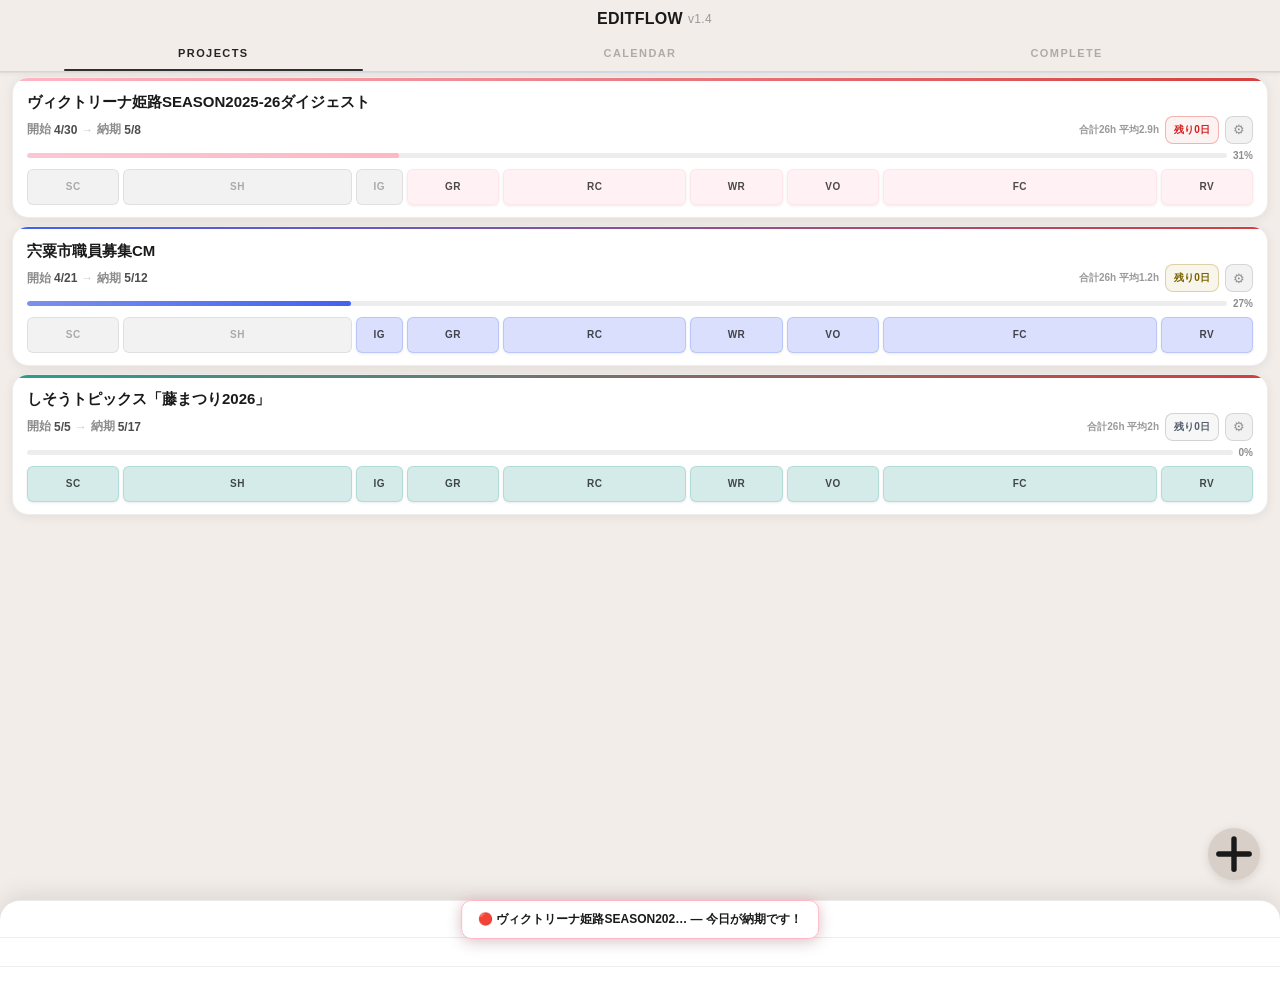
==== index.html @ fac442ff "Add files via upload" ====
<!DOCTYPE html>
<html lang="ja">
<head>
<meta charset="UTF-8">
<meta name="viewport" content="width=device-width, initial-scale=1, maximum-scale=1, viewport-fit=cover">
<meta name="apple-mobile-web-app-capable" content="yes">
<meta name="apple-mobile-web-app-status-bar-style" content="black-translucent">
<meta name="apple-mobile-web-app-title" content="EditFlow">
<meta name="theme-color" content="#06060d">
<title>EditFlow — 動画編集工程管理</title>
<link rel="icon" type="image/png" href="icon.png">
<link rel="apple-touch-icon-precomposed" sizes="180x180" href="icon.png">
<meta name="apple-mobile-web-app-title" content="EditFlow">
<style>@media (orientation:landscape){html{transform:rotate(0deg)}#app{display:flex;flex-direction:column;height:100%;overflow:hidden;}}

/* ═══════════════════════════════════════════════════════════
   EditFlow v1.4 — Design System
   Metallic dark UI inspired by industrial filmstrip aesthetic
═══════════════════════════════════════════════════════════ */

*,*::before,*::after{box-sizing:border-box;margin:0;padding:0;-webkit-tap-highlight-color:transparent}

:root{
  --bg-deepest:#f2ede8;
  --bg-deep:#ede8e2;
  --bg-base:#f8f5f2;
  --bg-elev1:#ffffff;
  --bg-elev2:#ffffff;
  --tx-hi:#1a1a1a;
  --tx:#333333;
  --tx-mid:#777777;
  --tx-low:#aaaaaa;
  --tx-faint:#cccccc;
  --red:#d42020; --red-hi:#e63030; --red-glow:rgba(200,40,40,0.25); --red-dim:#fde8e8;
  --orange:#9a7d00; --orange-hi:#c8a000; --orange-glow:rgba(160,130,0,0.2); --orange-dim:#fefae0;
  --silver:#8a94a6; --silver-hi:#6b7280; --silver-glow:rgba(100,110,130,0.15); --silver-dim:#f3f4f6;
  --accent-blue:#2a5cbd;
  --accent-blue-glow:rgba(60,110,220,0.2);
  --sep:rgba(0,0,0,0.07);
  --sep-strong:rgba(0,0,0,0.14);
  --card-bg:#ffffff;
  --card-bg-brushed:none;
  --card-border:rgba(0,0,0,0.08);
  --card-shadow:0 2px 12px rgba(0,0,0,0.07),0 1px 3px rgba(0,0,0,0.04);
  --r:16px; --r-sm:8px; --r-lg:20px; --r-xl:24px;
}

html,body{
  height:100%;margin:0;padding:0;
  background:var(--bg-deepest);
  color:var(--tx);
  font-family:-apple-system,BlinkMacSystemFont,'Helvetica Neue','Hiragino Sans','Noto Sans JP',sans-serif;
  -webkit-font-smoothing:antialiased;
  -moz-osx-font-smoothing:grayscale;
  overscroll-behavior-y:contain;
}

body{
  background:var(--bg-deepest);
  min-height:100vh;
  min-height:100dvh;
}

/* ───── App Shell ───── */
#app{display:flex;flex-direction:column;height:100%;overflow:hidden;}

/* ───── Top Bar ───── */
.topbar{position:fixed;top:0;left:0;right:0;z-index:100;background:var(--bg-deepest);border-bottom:1px solid rgba(0,0,0,0.07);box-shadow:0 1px 4px rgba(0,0,0,0.05);padding:env(safe-area-inset-top) 0 0;}
.topbar::after{
  content:'';position:absolute;left:0;right:0;bottom:-1px;height:1px;
  background:linear-gradient(90deg,transparent,rgba(180,210,255,0.32) 50%,transparent);
}
.brand{
  position:relative;
  display:flex;align-items:center;justify-content:center;
  padding:6px 16px 5px;
  min-height:36px;
}
.brand-name{position:absolute;left:50%;transform:translateX(-50%);font-size:16px;font-weight:900;letter-spacing:.3px;color:#1a1a1a;white-space:nowrap;}
.brand-name em{color:#1a1a1a;font-style:normal;font-weight:900;}
.brand-version{position:absolute;left:calc(50% + 48px);font-size:12px;color:#999;font-weight:500;letter-spacing:.3px;white-space:nowrap;}

/* ───── Tabs ───── */
.tabs{
  display:flex;
  background:var(--bg-deepest);
  border-bottom:1px solid rgba(0,0,0,0.1);
}
.tab{
  flex:1;background:none;border:none;
  padding:12px 0;
  font:700 11px/1 -apple-system,sans-serif;
  letter-spacing:1.4px;
  color:rgba(0,0,0,0.28);
  cursor:pointer;position:relative;
  text-transform:uppercase;
}
.tab.on{color:rgba(0,0,0,0.85);}
.tab.on::after{content:'';position:absolute;bottom:0;left:15%;right:15%;height:2px;border-radius:1px;background:rgba(0,0,0,0.8);}

/* ───── Main scroll area ───── */
.main{flex:1;overflow-y:auto;overflow-x:hidden;-webkit-overflow-scrolling:touch;padding-bottom:calc(80px + env(safe-area-inset-bottom));position:relative;padding-top:calc(84px + env(safe-area-inset-top));}

/* ═══════════════════════════════════════════════
   PROJECT CARD
═══════════════════════════════════════════════ */
.cards-wrap{padding:2px 12px 6px;display:flex;flex-direction:column;}
.empty-state{
  text-align:center;
  padding:60px 20px 40px;
  color:var(--tx-low);
}
.empty-state-title{font-size:14px;font-weight:600;color:var(--tx-mid);margin-bottom:6px}
.empty-state-text{font-size:12px;line-height:1.6}

.pj{
  position:relative;
  border-radius:var(--r);
  overflow:hidden;
  background:#ffffff;
  border:1px solid rgba(0,0,0,0.07);
  box-shadow:0 2px 12px rgba(0,0,0,0.07);
  margin-bottom:8px;
}

.pj-accent{
  position:absolute;top:0;left:0;right:0;height:2.5px;z-index:5;
  pointer-events:none;
}
.pj-accent.red{
  background:linear-gradient(90deg,transparent 2%,#a80c0c 15%,#ff2424 50%,#a80c0c 85%,transparent 98%);
  box-shadow:0 0 18px rgba(232,28,28,0.8),0 0 6px rgba(255,75,75,0.95);
}
.pj-accent.orange{
  background:linear-gradient(90deg,transparent 2%,#9c4800 15%,#ff8e0e 50%,#9c4800 85%,transparent 98%);
  box-shadow:0 0 16px rgba(215,130,22,0.74),0 0 5px rgba(255,162,34,0.9);
}
.pj-accent.silver{
  background:linear-gradient(90deg,transparent 2%,#3e4462 15%,#8aa6c2 50%,#3e4462 85%,transparent 98%);
  box-shadow:0 0 8px rgba(118,150,208,0.4);
}

.pj-body{padding:14px 14px 12px;}
.pj-title{font-size:15px;font-weight:700;color:#1a1a1a;margin-bottom:4px;line-height:1.3;}
.pj-row{display:flex;align-items:center;justify-content:space-between;gap:6px;margin-bottom:6px;}
.pj-dates{display:flex;align-items:center;gap:3px;flex:1;min-width:0;font-size:12px;}
.pj-dates .lbl{color:rgba(0,0,0,0.45);font-weight:600;flex-shrink:0;}
.pj-dates .val{color:rgba(0,0,0,0.7);font-weight:600;flex-shrink:0;}
.pj-dates .arrow{color:var(--tx-faint);margin:0 3px;flex-shrink:0;font-size:12px}
.pj-dates .deadline-r{color:#ff4040;text-shadow:0 0 7px rgba(255,40,40,0.5)}
.pj-dates .deadline-o{color:#ff8e0e;text-shadow:0 0 7px rgba(255,142,14,0.45)}
.pj-dates .deadline-s{color:#9aa2b2}

/* Badge & gear: identical 28px height */
.pj-badge,.pj-gear{padding:0;width:28px;height:28px;border-radius:8px;background:rgba(0,0,0,0.05);border:1.5px solid rgba(0,0,0,0.12);font-size:13px;color:rgba(0,0,0,0.4);cursor:pointer;display:flex;align-items:center;justify-content:center;flex-shrink:0;}
.pj-badge:active,.pj-gear:active{opacity:0.6;}
.pj-badge{width:54px;padding:0;font-size:10px;font-weight:700;text-align:center;flex-shrink:0;box-sizing:border-box;height:28px;line-height:26px;border-radius:8px;border:1.5px solid;letter-spacing:.2px;}
.pj-gear{padding:0;width:28px;height:28px;border-radius:8px;background:rgba(0,0,0,0.05);border:1.5px solid rgba(0,0,0,0.12);font-size:13px;color:rgba(0,0,0,0.4);cursor:pointer;display:flex;align-items:center;justify-content:center;flex-shrink:0;}
.pj-badge.red{background:rgba(212,32,32,0.06);color:#d42020;border-color:rgba(210,32,32,0.3);}
.pj-badge.orange{background:rgba(160,130,0,0.08);color:#7a6200;border-color:rgba(155,125,0,0.3);}
.pj-badge.silver{background:rgba(0,0,0,0.03);color:#555e6e;border-color:rgba(0,0,0,0.15);}
.pj-badge.done{background:rgba(22,163,74,0.06);color:#16a34a;border-color:rgba(22,163,74,0.3);}
.pj-gear{padding:0;width:28px;height:28px;border-radius:8px;background:rgba(0,0,0,0.05);border:1.5px solid rgba(0,0,0,0.12);font-size:13px;color:rgba(0,0,0,0.4);cursor:pointer;display:flex;align-items:center;justify-content:center;flex-shrink:0;}

/* Step buttons */
.pj-steps{display:flex;gap:4px;margin-top:8px;}
.pj-step{
  flex:1;min-width:0;height:36px;
  border-radius:6px;border:1px solid transparent;
  font:700 10px/1 -apple-system,sans-serif;
  letter-spacing:.5px;cursor:pointer;
  transition:opacity .15s;
  -webkit-user-select:none;user-select:none;
}
.pj-step:active{transform:scale(0.92)}
.pj-step.done{
  background:rgba(0,0,0,0.05);
  border-color:rgba(0,0,0,0.08);
  color:rgba(0,0,0,0.3);
}
.pj-step.todo{
  background:var(--step-color,rgba(100,150,255,0.18));
  border-color:var(--step-color,rgba(100,150,255,0.3));
  color:rgba(0,0,0,0.7);
  box-shadow:0 1px 3px rgba(0,0,0,0.08);
}

/* ═══════════════════════════════════════════════
   FAB
═══════════════════════════════════════════════ */
.fab{
  position:fixed;right:20px;bottom:calc(20px + env(safe-area-inset-bottom));
  width:52px;height:52px;border-radius:50%;background:#d8d0c8;
  border:none;cursor:pointer;display:flex;align-items:center;justify-content:center;
  box-shadow:0 2px 10px rgba(0,0,0,0.12);z-index:100;
}
.fab:active{transform:scale(0.92)}
.fab svg{fill:none;stroke:#1a1a1a;stroke-width:2.5;stroke-linecap:round;}

/* ═══════════════════════════════════════════════
   CALENDAR
═══════════════════════════════════════════════ */
.cal-header{display:flex;align-items:center;justify-content:space-between;padding:10px 12px 8px;background:#f8f5f2;border-bottom:1px solid rgba(0,0,0,0.07);}
.cal-header::after{display:none;}
.cal-nav{display:flex;align-items:center;gap:14px}
.cal-arrow{background:none;border:none;font-size:20px;color:rgba(0,0,0,0.45);cursor:pointer;padding:0 8px;}
.cal-arrow:active{background:rgba(120,150,210,0.12)}
.cal-title{
  font-size:15px;font-weight:700;letter-spacing:-.2px;
  color:#dce8f8;
  font-variant-numeric:tabular-nums;
  min-width:80px;text-align:center;
}
.cal-edit-toggle{display:flex;align-items:center;gap:4px;background:#fff;border:1px solid rgba(0,0,0,0.12);border-radius:20px;padding:5px 10px;font:600 11px/1 -apple-system,sans-serif;color:#555;cursor:pointer;}
.cal-edit-toggle.on{background:#f0f4ff;border-color:rgba(42,92,189,0.3);color:#2a5cbd;}
.cal-edit-toggle .ic{font-size:11px}

.cal-edit-banner{
  padding:7px 14px;
  background:rgba(232,140,32,0.1);
  border-bottom:.5px solid rgba(255,168,52,0.2);
  font-size:10px;color:#ffaa44;
  display:flex;align-items:center;gap:6px;
}
.cal-edit-banner .ic{font-size:11px}

.cal-weekdays{
  display:grid;grid-template-columns:repeat(7,1fr);
  background:#f8f5f2;border-bottom:1px solid rgba(0,0,0,0.07);
}
.dh{text-align:center;font-size:10px;font-weight:700;color:rgba(0,0,0,0.35);padding:5px 0 4px;}
.cal-outer{
  position:relative;margin:2px 8px 0;
  border-radius:var(--r);
  background:#ffffff;
  border:1px solid rgba(0,0,0,0.07);
  box-shadow:0 2px 12px rgba(0,0,0,0.07);
  overflow:hidden;
}

.cal-grid{display:grid;grid-template-columns:repeat(7,1fr);column-gap:0;row-gap:0;position:relative;z-index:2}
.cal-day{
  position:relative;display:flex;align-items:flex-start;justify-content:center;
  padding-top:5px;background:transparent;cursor:default;overflow:hidden;
  border-right:.5px solid rgba(0,0,0,0.05);border-bottom:.5px solid rgba(0,0,0,0.05);
}
.cal-day.editable{cursor:pointer}
.cal-day.editable:active{background:rgba(120,160,220,0.12)}
.cal-day-num{font-size:13px;font-weight:500;color:rgba(0,0,0,0.5);position:relative;z-index:5;line-height:1;}
.cal-day.oth .cal-day-num{color:rgba(0,0,0,0.2);}
.cal-day.tod .cal-day-num{color:#1a1a1a;font-weight:800;}
.cal-day.deadline-red .cal-day-num{color:#d42020;font-weight:700;}
.cal-day.deadline-orange .cal-day-num{color:#9a7d00;font-weight:700;}
.cal-day.deadline-silver .cal-day-num{color:#6b7280;font-weight:600;}
.cal-day.nonworking::before{content:'';position:absolute;inset:0;background:rgba(210,50,80,0.13);z-index:0;pointer-events:none;}
.cal-grid-wrap{position:relative}
.cal-bars-layer{position:absolute;top:0;left:0;right:0;bottom:0;z-index:3;overflow:hidden;pointer-events:none}


.gantt-scroll-wrap{
  overflow-x:auto;
  -webkit-overflow-scrolling:touch;
  width:100%;
}
.gantt-scroll-wrap::-webkit-scrollbar{height:3px}
.gantt-scroll-wrap::-webkit-scrollbar-track{background:rgba(255,255,255,0.04)}
.gantt-scroll-wrap::-webkit-scrollbar-thumb{background:rgba(120,160,220,0.3);border-radius:2px}
.gantt-ctrl{
  display:flex;align-items:center;justify-content:space-between;
  padding:6px 12px 4px;
}
.gantt-toggle{
  background:rgba(60,88,175,0.12);
  border:.5px solid rgba(60,88,175,0.28);
  border-radius:5px;
  padding:4px 10px;
  font:700 9px/1.3 -apple-system,sans-serif;
  color:#7088c0;
  cursor:pointer;
}
.gantt-toggle:active{opacity:0.7}
.gantt-card{
  margin:3px 8px;
  border-radius:var(--r);overflow:hidden;
  background:#ffffff;
  border:1px solid rgba(0,0,0,0.07);
  box-shadow:0 2px 12px rgba(0,0,0,0.07);
}

.gantt-body{padding:9px 12px 9px;position:relative;z-index:2}
.gantt-title{
  font:700 9px/1.4 -apple-system,sans-serif;
  color:var(--tx-low);
  text-transform:uppercase;letter-spacing:.9px;
  margin-bottom:6px;
}

/* ═══════════════════════════════════════════════
   SHEETS / MODALS (bottom sheets)
═══════════════════════════════════════════════ */
.sheet-overlay{position:fixed;inset:0;background:rgba(0,0,0,0.3);z-index:199;opacity:0;pointer-events:none;transition:opacity .2s;}
.sheet-overlay.on{opacity:1;pointer-events:auto}

.sheet{
  position:fixed;bottom:0;left:0;right:0;z-index:200;
  background:#ffffff;
  border-top:1px solid rgba(0,0,0,0.08);
  box-shadow:0 -4px 24px rgba(0,0,0,0.1);
  border-radius:20px 20px 0 0;
  max-height:92vh;display:flex;flex-direction:column;
  transform:translateY(100%);
  transition:transform .35s cubic-bezier(.32,.72,0,1);
}
.sheet.on{transform:translateY(0)}

.sheet-handle{width:36px;height:4px;border-radius:2px;background:rgba(0,0,0,0.15);margin:8px auto 0;}
.sheet-header{display:flex;align-items:center;padding:12px 14px;border-bottom:1px solid rgba(0,0,0,0.07);}
.sheet-back{background:none;border:none;color:#2a5cbd;font-size:12px;font-weight:600;cursor:pointer;padding:0;width:50px;white-space:nowrap;}
.sheet-title{font-size:14px;font-weight:700;color:#1a1a1a;text-align:center;flex:1;}
.sheet-action{
  background:none;border:none;
  color:var(--accent-blue);
  font:700 13px/1 -apple-system,sans-serif;
  cursor:pointer;padding:6px 0;
}
.sheet-action:disabled{opacity:0.4}
.sheet-action.danger{color:#e85050}
.sheet-content{flex:1;overflow-y:auto;padding:14px;-webkit-overflow-scrolling:touch;}

.sheet-section{
  margin-bottom:14px;
}
.sheet-section-label{font-size:11px;font-weight:700;color:#444;letter-spacing:.3px;margin:16px 0 6px;text-transform:none;}
.sheet-card{background:#f8f9fa;border-radius:12px;overflow:hidden;border:1px solid rgba(0,0,0,0.07);}
.sheet-subtitle{font-size:18px;font-weight:700;color:#1a1a1a;padding:12px 14px 4px;line-height:1.3;}

/* Form fields */
.form-row{
  display:flex;align-items:center;
  padding:11px 14px;gap:8px;
  border-bottom:.5px solid var(--sep);
}
.form-row:last-child{border-bottom:none}
.form-label{font-size:12px;font-weight:600;color:#555;width:56px;flex-shrink:0;}
.form-input,.form-select{flex:1;background:#f8f9fa;border:1px solid rgba(0,0,0,0.12);border-radius:8px;padding:8px 10px;font-size:13px;color:#1a1a1a;outline:none;}
.form-input::placeholder{color:rgba(72,95,165,0.42)}
.form-select{
  appearance:none;-webkit-appearance:none;
  cursor:pointer;
}
input[type="date"]{color-scheme:light}

/* Step row in editor */
.step-row{display:flex;align-items:center;gap:8px;padding:10px 12px;border-bottom:1px solid rgba(0,0,0,0.06);}
.step-row:last-child{border-bottom:none}
.step-drag{
  font-size:14px;color:rgba(72,95,165,0.4);
  flex-shrink:0;width:14px;text-align:center;
  cursor:grab;
  -webkit-user-select:none;user-select:none;
}
.step-row.dragging{opacity:0.4;background:rgba(60,90,180,0.12)}
.step-row.drag-over{border-top:2px solid rgba(120,180,255,0.6)}
.step-code{font:700 12px/1 -apple-system,sans-serif;color:#1a1a1a;min-width:24px;}
.step-names{
  flex:1;display:flex;flex-direction:column;gap:1px;
  min-width:0;
  padding-top:2px;
}
.step-jp{font-size:12px;color:#333;}
.step-en{
  font:400 9.5px/1.3 -apple-system,sans-serif;
  color:#46527a;
  white-space:nowrap;overflow:hidden;text-overflow:ellipsis;
}
.step-hours{display:flex;align-items:center;gap:2px;background:#ffffff;border:1px solid rgba(0,0,0,0.12);border-radius:6px;padding:0 5px;height:28px;flex-shrink:0;}
.step-hours input{width:24px;background:#ffffff;border:none;border-radius:4px;padding:2px 2px;font-size:13px;color:#1a1a1a;text-align:center;outline:none;}
.step-hours input::-webkit-outer-spin-button,
.step-hours input::-webkit-inner-spin-button{-webkit-appearance:none;margin:0}
.step-hours .h-suffix{font-size:12px;color:#888;background:transparent;border:none;padding:0;}
.step-delete{background:none;border:none;color:rgba(200,30,30,0.5);font-size:16px;cursor:pointer;padding:0 4px;}
.step-delete:active{background:rgba(232,90,90,0.12)}

/* Step done checkbox in settings */
.step-done-check{
  width:22px;height:22px;
  border-radius:50%;
  border:1.5px solid rgba(108,140,210,0.42);
  background:transparent;
  cursor:pointer;
  flex-shrink:0;
  display:flex;align-items:center;justify-content:center;
  transition:all .15s;
}
.step-done-check.on{
  background:linear-gradient(180deg,#22a854,#168038);
  border-color:rgba(48,180,90,0.7);
  box-shadow:0 0 6px rgba(48,180,90,0.4);
}
.step-done-check.on::after{
  content:'';
  width:8px;height:4px;
  border-left:1.5px solid #fff;
  border-bottom:1.5px solid #fff;
  transform:rotate(-45deg) translate(1px,-1px);
}

.total-row{
  display:flex;align-items:center;justify-content:space-between;
  padding:10px 14px;
  background:#eef2ff;
  border:1px solid rgba(42,92,189,0.2);
  border-radius:10px;
}
.total-row span{font-size:12px;font-weight:700;color:#2a5cbd;letter-spacing:.2px;}
.total-row .num{font-size:15px;font-weight:700;color:#2a5cbd;}

/* Preset selector */
.preset-list{display:flex;flex-direction:column;gap:6px;padding:8px 4px}
.preset-card{
  display:flex;align-items:center;gap:10px;
  padding:12px 14px;border-radius:10px;
  background:#f8f9fa;border:1px solid rgba(0,0,0,0.08);
  cursor:pointer;margin-bottom:6px;
}
.preset-card:active{transform:scale(0.98)}
.preset-card.on{
  background:#f0f4ff;border-color:rgba(42,92,189,0.35);
}
.preset-info{flex:1;min-width:0}
.preset-name{font-size:13px;font-weight:700;color:#1a1a1a;}
.preset-desc{font-size:11px;color:#777;}
.preset-meta{
  font:600 9px/1.3 -apple-system,sans-serif;
  color:var(--tx-faint);
  flex-shrink:0;
  padding-left:6px;
}
.preset-radio{width:18px;height:18px;border-radius:50%;border:2px solid rgba(0,0,0,0.2);flex-shrink:0;}
.preset-card.on .preset-radio{border-color:#2a5cbd;}
.preset-card.on .preset-radio::after{content:'';display:block;width:8px;height:8px;border-radius:50%;background:#2a5cbd;margin:3px;}

/* Action buttons */
.btn{
  display:flex;align-items:center;justify-content:center;
  border:.5px solid;border-radius:8px;
  font:700 12px/1.2 -apple-system,sans-serif;
  cursor:pointer;
  -webkit-user-select:none;user-select:none;
  transition:all .15s;
  padding:10px 14px;
  gap:5px;
  width:100%;
}
.btn:active{transform:scale(0.98)}
.btn-secondary{
  background:#f4f5f7;color:#444;
  border-color:rgba(0,0,0,0.12);
  box-shadow:0 1px 3px rgba(0,0,0,0.06);
}

.btn-primary{
  background:linear-gradient(180deg,#2a5cbd 0%,#1e4aaa 100%);
  color:#ffffff;border-color:rgba(30,74,170,0.6);
  box-shadow:0 2px 8px rgba(30,74,170,0.3);
}

.btn-danger{
  background:#fff0f0;color:#d42020;
  border-color:rgba(210,32,32,0.3);
}

.sheet-footer{padding:10px 14px calc(10px + env(safe-area-inset-bottom));border-top:1px solid rgba(0,0,0,0.07);display:flex;flex-direction:column;gap:8px;}

/* Add Step modal: choose existing or create new */
.add-mode-tabs{display:flex;background:#f0f0f0;border-radius:8px;padding:3px;margin-bottom:14px;}
.add-mode-tab{flex:1;padding:7px;background:none;border:none;font:600 12px/1 -apple-system,sans-serif;color:#aaa;cursor:pointer;border-radius:6px;transition:background .15s,color .15s;}
.add-mode-tab.on{background:#ffffff;color:#2a5cbd;font-weight:700;box-shadow:0 1px 4px rgba(0,0,0,0.1);}

.lib-step{display:flex;align-items:center;gap:10px;padding:10px 12px;border-bottom:1px solid rgba(0,0,0,0.06);cursor:pointer;}
.lib-step:last-child{border-bottom:none}
.lib-step:active{background:rgba(60,90,180,0.18)}
.lib-step .arrow{font-size:12px;color:#465878}

/* Settings list (in main settings) */
.settings-row{
  display:flex;align-items:center;justify-content:space-between;
  padding:13px 14px;
  border-bottom:.5px solid var(--sep);
  cursor:pointer;
  transition:background .15s;
}
.settings-row:last-child{border-bottom:none}
.settings-row:active{background:rgba(60,90,180,0.1)}
.settings-row-label{font-size:13px;color:#333;flex:1;}
.settings-row-value{font-size:13px;color:#777;}

/* Number stepper for max hours */
.stepper{
  display:flex;align-items:center;gap:0;
  background:rgba(80,108,188,0.1);
  border:.5px solid rgba(80,108,188,0.26);
  border-radius:7px;
  padding:0;
  height:30px;
  overflow:hidden;
}
.stepper button{
  background:none;border:none;color:#90a4d0;
  width:28px;height:28px;
  font:700 14px/1 -apple-system,sans-serif;
  cursor:pointer;
  display:flex;align-items:center;justify-content:center;
}
.stepper button:active{background:rgba(80,108,188,0.25)}
.stepper input{
  width:38px;
  background:none;border:none;outline:none;
  color:#dce8f8;
  font:700 12px/1 -apple-system,sans-serif;
  text-align:center;
  font-variant-numeric:tabular-nums;
  -moz-appearance:textfield;
}
.stepper input::-webkit-outer-spin-button,
.stepper input::-webkit-inner-spin-button{-webkit-appearance:none;margin:0}

/* Toast / alerts */
.toast{position:fixed;bottom:calc(80px + env(safe-area-inset-bottom));left:50%;transform:translateX(-50%) translateY(10px);background:rgba(0,0,0,0.75);color:#fff;padding:8px 18px;border-radius:20px;font-size:12px;font-weight:600;opacity:0;transition:opacity .2s,transform .2s;pointer-events:none;white-space:nowrap;}
.toast.on{opacity:1;transform:translateX(-50%) translateY(0);}

/* Scrollbar styling */
.main::-webkit-scrollbar,.sheet-content::-webkit-scrollbar{width:0;display:none}

/* Tap target sizing for mobile */
@media (pointer:coarse){
  .pj-step{min-width:32px;height:28px;font-size:10px}
}

/* ── COMPLETE tab & card ── */
.pj.completed{filter:grayscale(1);opacity:0.7;}
.stamp-overlay{position:absolute;inset:0;display:flex;align-items:center;justify-content:center;z-index:20;pointer-events:none;}
.stamp-svg{width:120px;height:120px;transform:scale(0) rotate(-25deg);opacity:0;transition:none;}
.stamp-svg.animate{animation:stampIn .4s cubic-bezier(.25,.46,.45,.94) forwards;}
@keyframes stampIn{
  0%{transform:scale(2.5) rotate(-25deg);opacity:0;}
  60%{transform:scale(0.9) rotate(-8deg);opacity:1;}
  80%{transform:scale(1.05) rotate(-10deg);opacity:1;}
  100%{transform:scale(1) rotate(-10deg);opacity:1;}
}
.card-exit{animation:cardExit .5s ease-in forwards;}
@keyframes cardExit{
  0%{transform:translateX(0);opacity:1;max-height:200px;}
  100%{transform:translateX(110%);opacity:0;max-height:0;margin:0;padding:0;}
}
</style>
</head>
<body>
<div id="app">
  <header class="topbar">
    <div class="brand">
      <div class="brand-name">EDIT<em>FLOW</em></div>
      <div class="brand-version">v1.4</div>
    </div>
    <nav class="tabs" role="tablist">
      <button class="tab on" data-view="projects" role="tab">PROJECTS</button>
      <button class="tab" data-view="calendar" role="tab">CALENDAR</button>
      <button class="tab" data-view="complete" role="tab">COMPLETE</button>
    </nav>
  </header>
  <main class="main" id="main"></main>
  <button class="fab" id="fab" aria-label="新規プロジェクト">
    <svg viewBox="0 0 24 24"><line x1="12" y1="5" x2="12" y2="19"/><line x1="5" y1="12" x2="19" y2="12"/></svg>
  </button>
  <div class="sheet-overlay" id="sheetOverlay"></div>
  <div class="sheet" id="sheet">
    <div class="sheet-handle"></div>
    <div class="sheet-header" id="sheetHeader"></div>
    <div class="sheet-content" id="sheetContent"></div>
    <div class="sheet-footer" id="sheetFooter"></div>
  </div>
  <div class="toast" id="toast"></div>
</div>

<script>
'use strict';

/* ═══════════════════════════════════════════════
   CONSTANTS & DEFAULTS
═══════════════════════════════════════════════ */
const STORAGE_KEY = 'editflow_state_v1_4';
const APP_VERSION = '1.4';

// Set to a YYYY-MM-DD string to force a specific "today" for demo
// Set to null to use the real current date
const TODAY_OVERRIDE = null;

const DEFAULT_STEP_CODES = ['SC', 'SH', 'IG', 'GR', 'RC', 'WR', 'VO', 'FC', 'RV'];
const DEFAULT_STEP_LIBRARY = [
  { code:'SC', jp:'構成',                   en:'Scripting',       defaultHours:2 },
  { code:'SH', jp:'撮影',                   en:'Shooting',        defaultHours:5 },
  { code:'IG', jp:'素材取り込み',           en:'Ingest',          defaultHours:1 },
  { code:'GR', jp:'カラーグレーディング',   en:'Color Grading',   defaultHours:2 },
  { code:'RC', jp:'仮編集',                 en:'Rough Cut',       defaultHours:4 },
  { code:'WR', jp:'ナレーション原稿作成',   en:'Writing',         defaultHours:2 },
  { code:'VO', jp:'ナレーション収録',       en:'VO Recording',    defaultHours:2 },
  { code:'FC', jp:'本編集',                 en:'Fine Cut',        defaultHours:6 },
  { code:'RV', jp:'修正',                   en:'Revision',        defaultHours:2 }
];

function makeStepInstance(libStep, hours, done){
  return {
    code: libStep.code,
    jp:   libStep.jp,
    en:   libStep.en,
    hours: (hours == null ? libStep.defaultHours : hours),
    done:  !!done
  };
}

const PRESET_COLORS = ['#2a9d8f','#9b5de5','#4361ee','#06d6a0','#f72585','#6b7280','#0ea5e9','#84cc16','#ec4899','#8b5cf6'];
const DEFAULT_PRESET_COLORS = {'preset_shisou':'#2a9d8f','preset_kagayaite':'#9b5de5','preset_cm':'#4361ee'};
const DEFAULT_PRESETS = [
  {
    id:'preset_shisou',
    name:'しそうトピックス',
    description:'しそうチャンネル',
    color:'#2a9d8f',
    steps: DEFAULT_STEP_LIBRARY.map(s => makeStepInstance(s))
  },
  {
    id:'preset_kagayaite',
    name:'いま、輝いてます。',
    description:'WINK姫路ケーブルテレビ',
    color:'#9b5de5',
    steps: DEFAULT_STEP_LIBRARY.map(s => makeStepInstance(s))
  },
  {
    id:'preset_cm',
    name:'CM・ショート',
    description:'',
    color:'#4361ee',
    steps: DEFAULT_STEP_LIBRARY.map(s => makeStepInstance(s))
  }
];

const DEFAULT_NON_WORKING_DATES = [];
const DEFAULT_MAX_HOURS = 8;

/* ═══════════════════════════════════════════════
   STATE
═══════════════════════════════════════════════ */
let state = loadState();

function calcProgress(p){
  const total = p.steps.reduce((s,st) => s + (st.hours||0), 0);
  const done  = p.steps.filter(st => st.done).reduce((s,st) => s + (st.hours||0), 0);
  const pct   = total > 0 ? Math.round(done / total * 100) : 0;
  let avgPerDay = null;
  if (p.startDate && p.deadline){
    const days = Math.max(1, Math.round((new Date(p.deadline) - new Date(p.startDate)) / 86400000) + 1);
    avgPerDay = Math.round(total / days * 10) / 10;
  }
  return {total, done, pct, avgPerDay};
}

function makeDemoProjects(){
  return [
    {
      id:'proj_demo_1',
      title:'ヴィクトリーナ姫路SEASON2025-26ダイジェスト',
      startDate:'2026-04-30',
      deadline:'2026-05-08',
      color:'#ffb7c5',
      presetId:null,
      steps: DEFAULT_STEP_LIBRARY.map((s,i) => makeStepInstance(s, s.defaultHours, i < 3))
    },
    {
      id:'proj_demo_2',
      title:'宍粟市職員募集CM',
      startDate:'2026-04-21',
      deadline:'2026-05-12',
      color:'#4361ee',
      presetId:'preset_cm',
      steps: DEFAULT_STEP_LIBRARY.map((s,i) => makeStepInstance(s, s.defaultHours, i < 2))
    },
    {
      id:'proj_demo_3',
      title:'しそうトピックス「藤まつり2026」',
      startDate:'2026-05-05',
      deadline:'2026-05-17',
      color:'#2a9d8f',
      presetId:'preset_shisou',
      steps: DEFAULT_STEP_LIBRARY.map(s => makeStepInstance(s, s.defaultHours, false))
    }
  ];
}

function loadState(){
  try {
    const raw = localStorage.getItem(STORAGE_KEY);
    if (raw){
      const s = JSON.parse(raw);
      if (s && s.version === APP_VERSION && s.projects && s.presets){
        s.presets.forEach(p => { if (!p.color) p.color = DEFAULT_PRESET_COLORS[p.id] || '#6b7280'; });
        s.projects.forEach(p => { if (!p.color){ const pr = s.presets.find(r=>r.id===p.presetId); p.color = pr?(pr.color||'#6b7280'):'#6b7280'; } });
        if (!s.customColors) s.customColors = [];
        return s;
      }
    }
  } catch(e){
    console.warn('Failed to load state, using defaults', e);
  }
  return {
    version: APP_VERSION,
    projects: makeDemoProjects(),
    presets: DEFAULT_PRESETS.map(p => ({...p, steps: p.steps.map(s => ({...s}))})),
    stepLibrary: DEFAULT_STEP_LIBRARY.map(s => ({...s})),
    nonWorkingDates: [...DEFAULT_NON_WORKING_DATES],
    maxHoursPerDay: DEFAULT_MAX_HOURS,
    customColors: []
  };
}

function saveState(){
  try{
    localStorage.setItem(STORAGE_KEY, JSON.stringify(state));
  } catch(e){
    console.warn('Failed to save state', e);
  }
}

function resetState(){
  localStorage.removeItem(STORAGE_KEY);
  state = loadState();
  saveState();
}

/* ═══════════════════════════════════════════════
   UI STATE
═══════════════════════════════════════════════ */
const ui = {
  view: 'projects', // 'projects' | 'calendar'
  calMonth: null,   // {y, m} — current viewed month
  calEditMode: false,
  ganttFullMode: false,
  sheetOpen: false,
  sheetStack: [], // for nested sheets
};

/* ═══════════════════════════════════════════════
   DATE UTILITIES
═══════════════════════════════════════════════ */
function getTodayDate(){
  if (TODAY_OVERRIDE){
    const [y,m,d] = TODAY_OVERRIDE.split('-').map(Number);
    return new Date(y, m-1, d);
  }
  return new Date();
}

function getTodayStr(){ return dateToStr(getTodayDate()); }

function dateToStr(d){
  const y = d.getFullYear();
  const m = String(d.getMonth()+1).padStart(2,'0');
  const day = String(d.getDate()).padStart(2,'0');
  return `${y}-${m}-${day}`;
}

function strToDate(s){
  if (!s) return null;
  const [y,m,d] = s.split('-').map(Number);
  return new Date(y, m-1, d);
}

function addDays(d, n){
  const r = new Date(d);
  r.setDate(r.getDate()+n);
  return r;
}

function daysBetween(s1, s2){
  return Math.round((strToDate(s2) - strToDate(s1)) / 86400000);
}

function fmtMd(s){
  if (!s) return '—';
  const d = strToDate(s);
  return `${d.getMonth()+1}/${d.getDate()}`;
}

function isNonWorking(dateStr){
  return state.nonWorkingDates.includes(dateStr);
}

/* ═══════════════════════════════════════════════
   SCHEDULING ALGORITHM
   — Sequentially schedules remaining work for each project
   — Most-urgent (earliest deadline) goes first
   — Skips non-working days
   — Honors maxHoursPerDay
═══════════════════════════════════════════════ */
function computeSchedule(){
  // Sort by deadline ascending, with completion check
  const projects = state.projects.map(p => ({...p, steps: p.steps.map(s => ({...s}))}));

  // Pre-compute remaining hours and total hours
  for (const p of projects){
    p.remainingHours = p.steps.filter(s => !s.done).reduce((sum,s) => sum + (Number(s.hours)||0), 0);
    p.totalHours     = p.steps.reduce((sum,s) => sum + (Number(s.hours)||0), 0);
    p.isComplete     = p.remainingHours === 0;
  }

  // Sort: incomplete first by deadline; complete last
  projects.sort((a,b) => {
    if (a.isComplete && !b.isComplete) return 1;
    if (!a.isComplete && b.isComplete) return -1;
    return strToDate(a.deadline) - strToDate(b.deadline);
  });

  // Assign urgency colors based on order (only for incomplete)
  let colorIdx = 0;
  let lastDeadline = null;
  for (const p of projects){
    if (p.isComplete){
      p.urgencyColor = 'silver';
    } else {
      // 同じ納期日は全員同じcolor（最近納期グループは全員red）
      // Advance colorIdx only when deadline changes
      if (lastDeadline !== null && p.deadline !== lastDeadline) colorIdx++;
      p.urgencyColor = colorIdx === 0 ? 'red' : (colorIdx === 1 ? 'orange' : 'silver');
      lastDeadline = p.deadline;
    }
  }

  // Schedule sequentially
  const todayStr = getTodayStr();
  let cursor = strToDate(todayStr);

  for (const p of projects){
    if (p.isComplete){
      p.computedStart = null;
      p.computedEnd   = null;
      continue;
    }

    // Start from max(cursor, today) — never schedule in the past
    let workDate = new Date(cursor);
    let hoursLeft = p.remainingHours;
    let firstWork = null;
    let lastWork  = null;
    let safetyCounter = 0;

    while (hoursLeft > 0 && safetyCounter < 365){
      const ds = dateToStr(workDate);
      if (!isNonWorking(ds)){
        const h = Math.min(hoursLeft, state.maxHoursPerDay);
        if (!firstWork) firstWork = ds;
        lastWork = ds;
        hoursLeft -= h;
      }
      workDate = addDays(workDate, 1);
      safetyCounter++;
    }

    p.computedStart = firstWork;
    p.computedEnd   = lastWork;

    // Move cursor past this project's last working day
    cursor = addDays(strToDate(lastWork), 1);
  }

  // Compute additional flags: days remaining, overdue
  for (const p of projects){
    if (p.isComplete){
      p.daysToDeadline = 0;
      p.isOverdue = false;
    } else {
      p.daysToDeadline = Math.max(0, daysBetween(todayStr, p.deadline));
      p.isOverdue = (p.computedEnd && strToDate(p.computedEnd) > strToDate(p.deadline)) ||
                    strToDate(p.deadline) < strToDate(todayStr);
    }
  }

  return projects;
}

/* ═══════════════════════════════════════════════
   CALENDAR GRID UTILITIES
═══════════════════════════════════════════════ */
function getCalendarGrid(year, month){
  // month: 0-11
  // Returns { days: [{date, day, isOtherMonth, ...}, ...x42], rows: 6 }
  const firstOfMonth = new Date(year, month, 1);
  const startDate = addDays(firstOfMonth, -firstOfMonth.getDay()); // Go back to Sunday
  const days = [];
  const todayStr = getTodayStr();
  for (let i=0; i<42; i++){
    const d = addDays(startDate, i);
    const ds = dateToStr(d);
    days.push({
      date: ds,
      day: d.getDate(),
      dayOfWeek: d.getDay(),
      isOtherMonth: d.getMonth() !== month,
      isToday: ds === todayStr,
      isNonWorking: isNonWorking(ds)
    });
  }
  return { days, rows: 6 };
}

/* Generate SVG bar segments for projects in current month */
function colorForUrgency(urg, isNW){
  const t = {
    red:    { lt:'rgba(215,52,52,0.92)',  dk:'rgba(118,12,12,0.92)' },
    orange: { lt:'rgba(212,102,16,0.92)', dk:'rgba(98,42,4,0.92)' },
    silver: { lt:'rgba(155,158,165,0.92)',dk:'rgba(62,64,72,0.92)' }
  };
  return isNW ? t[urg].dk : t[urg].lt;
}

function renderProjects(){
  const projects = computeSchedule().filter(p => !p.completedAt);
  const main = document.getElementById('main');

  if (projects.length === 0){
    main.innerHTML = `<div class="empty-state">
      <div class="empty-state-title">プロジェクトがありません</div>
      <div class="empty-state-text">右下の「＋」ボタンから<br>新規プロジェクトを作成してください</div>
    </div>`;
    return;
  }

  const html = `<div class="cards-wrap">${projects.map(renderProjectCard).join('')}</div>`;
  main.innerHTML = html;
}

function renderProjectCard(p){
  const c = p.urgencyColor;
  const totalHours = p.totalHours || 0;

  const stepsHtml = p.steps.map(s => {
    const flex = Math.max(1, Number(s.hours)||1);
    const cls  = s.done ? 'done' : 'todo';
    return `<button class="pj-step ${cls}" style="flex:${flex}" data-act="toggleStep" data-pid="${p.id}" data-code="${escapeAttr(s.code)}" title="${escapeAttr(s.jp)} ${s.hours}h">${escapeHtml(s.code)}</button>`;
  }).join('');

  const badgeText = p.isComplete ? '完了' : `残り${p.daysToDeadline}日`;
  const badgeClass = p.isComplete ? 'done' : c;
  const deadlineCls = p.isComplete ? '' : `deadline-${c}`;
  const {total: _cTotal, pct: _cPct, avgPerDay: _cAvg} = calcProgress(p);
  const progressStr = `${_cTotal}h・${_cPct}%`;

  const accentCol = p.color || '#6b7280';
  const _days = p.daysToDeadline != null ? p.daysToDeadline : 999;
  const _endCol = _days <= 3 ? 'rgba(210,52,52,0.95)' : _days <= 7 ? 'rgba(154,125,0,0.95)' : accentCol;
  const accentStyle = `background:linear-gradient(90deg,${accentCol} 0%,${_endCol} 100%);box-shadow:none`;
  return `<div class="pj" data-pid="${p.id}">
    <div class="pj-accent" style="${accentStyle}"></div>
    <div class="pj-body">
      <div class="pj-title">${escapeHtml(p.title)}</div>
      <div class="pj-row" style="gap:6px">
        <div class="pj-dates" style="gap:3px">
          <span class="lbl">開始</span><span class="val">${fmtMd(p.startDate)}</span>
          <span class="arrow" style="margin:0 1px">→</span>
          <span class="lbl">納期</span><span class="val ${deadlineCls}">${fmtMd(p.deadline)}</span>
        </div>
        <div style="font-size:10px;font-weight:600;color:rgba(0,0,0,0.4);white-space:nowrap;text-align:right;flex-shrink:0">合計${_cTotal}h${_cAvg!=null?`  平均${_cAvg}h`:''}</div>
        ${p.isComplete && !p.completedAt
    ? `<button class="pj-badge done" data-act="completeProject" data-pid="${p.id}" style="cursor:pointer">完了</button>`
    : p.completedAt
    ? `<div class="pj-badge done" style="cursor:default">納品済</div>`
    : `<div class="pj-badge ${badgeClass}">${badgeText}</div>`}
        <button class="pj-gear" data-act="openSettings" data-pid="${p.id}" aria-label="工程設定">⚙</button>
      </div>
      <div style="display:flex;align-items:center;gap:6px;margin:4px 0 2px">
        <div style="flex:1;height:5px;border-radius:3px;background:rgba(0,0,0,0.07);overflow:hidden">
          <div style="height:100%;width:${_cPct}%;border-radius:3px;background:linear-gradient(90deg,${accentCol}aa,${accentCol});transition:width .3s"></div>
        </div>
        <span style="font-size:10px;font-weight:700;color:rgba(0,0,0,0.45);white-space:nowrap;flex-shrink:0">${_cPct}%</span>
      </div>
      <div class="pj-steps" style="--step-color:${accentCol}33">${stepsHtml}</div>
    </div>
  </div>`;
}

/* ═══════════════════════════════════════════════
   VIEW: CALENDAR
═══════════════════════════════════════════════ */
function renderComplete(){
  const main = document.getElementById('main');
  const completed = state.projects.filter(p => p.completedAt);
  if (completed.length === 0){
    main.innerHTML = `<div class="empty-state">
      <div class="empty-state-title">完了したプロジェクトはありません</div>
      <div class="empty-state-text">完了したプロジェクトがここに表示されます</div>
    </div>`;
    return;
  }
  const cs = computeSchedule();
  main.innerHTML = `<div class="cards-wrap">${completed.map(p => {
    const cp = cs.find(q=>q.id===p.id)||{...p,urgencyColor:'silver',daysToDeadline:0,isComplete:true,totalHours:p.steps.reduce((s,st)=>s+(st.hours||0),0),remainingHours:0};
    return renderProjectCard(cp);
  }).join('')}</div>`;
  // Apply completed styling
  main.querySelectorAll('.pj').forEach(el => {
    el.classList.add('completed');
    // Disable step buttons
    el.querySelectorAll('.pj-step').forEach(btn => {
      btn.disabled = true;
      btn.style.pointerEvents = 'none';
    });
    // Add background stamp
    const stampBg = document.createElement('div');
    stampBg.style.cssText = 'position:absolute;inset:0;display:flex;align-items:center;justify-content:center;pointer-events:none;z-index:0;opacity:0.08;';
    stampBg.innerHTML = '<svg viewBox="0 0 120 120" width="110" height="110"><circle cx="60" cy="60" r="54" fill="none" stroke="#cc0000" stroke-width="6" stroke-dasharray="4,3"/><circle cx="60" cy="60" r="46" fill="none" stroke="#cc0000" stroke-width="3"/><text x="60" y="52" text-anchor="middle" font-family="-apple-system,sans-serif" font-size="11" font-weight="700" fill="#cc0000" letter-spacing="2">DELIVERED</text><text x="60" y="75" text-anchor="middle" font-family="-apple-system,sans-serif" font-size="26" font-weight="900" fill="#cc0000">納品</text></svg>';
    el.style.position = 'relative';
    el.insertBefore(stampBg, el.firstChild);
  });
}

function renderCalendar(){
  const projects = computeSchedule();
  const main = document.getElementById('main');

  if (!ui.calMonth){
    const t = getTodayDate();
    ui.calMonth = { y:t.getFullYear(), m:t.getMonth() };
  }
  const {y, m} = ui.calMonth;
  const grid = getCalendarGrid(y, m);

  const BAR_H   = 14;
  const GLOSS_H = 5;
  const R       = 5;
  const GAP     = 4;
  const SLOT_H  = BAR_H + GAP;
  const BOT_PAD = 3;
  const TOP_PAD = 22; // date number area height

  const dlMap = new Map();
  for (const p of projects) if (!p.isComplete) dlMap.set(p.deadline, p.urgencyColor);

  // Active projects sorted by deadline ascending (nearest=index0)
  // Include completed projects in calendar (shown in monochrome)
  const activeForBars = projects
    .filter(p => p.startDate && p.deadline)
    .sort((a,b) => {
      // Non-completed first, then completed
      if (!a.completedAt && b.completedAt) return -1;
      if (a.completedAt && !b.completedAt) return 1;
      return strToDate(a.deadline) - strToDate(b.deadline);
    });

  function hexRgb(hex){
    const h=(hex||'#6b7280').replace('#','');
    return [parseInt(h.slice(0,2),16)||107, parseInt(h.slice(2,4),16)||114, parseInt(h.slice(4,6),16)||128];
  }

  function dlUrgency(sortedIdx){
    if (sortedIdx===0) return {border:'rgba(210,52,52,0.9)',text:'rgba(180,20,20,1)',bg:'rgba(255,230,230,0.9)'};
    if (sortedIdx===1) return {border:'rgba(190,96,0,0.9)',text:'rgba(160,72,0,1)',bg:'rgba(255,243,220,0.9)'};
    return null;
  }

  function makeBarDiv(x1pct, wpct, barY, r,g,b, tl,tr,br,bl, opacity){
    const fill = `rgba(${r},${g},${b},${opacity||0.75})`;
    const brad = `${tl}px ${tr}px ${br}px ${bl}px`;
    const bar   = `<div style="position:absolute;top:${barY}px;left:${x1pct.toFixed(3)}%;width:${wpct.toFixed(3)}%;height:${BAR_H}px;background:${fill};border-radius:${brad};box-sizing:border-box"></div>`;
    const gloss = `<div style="position:absolute;top:${barY}px;left:${x1pct.toFixed(3)}%;width:${wpct.toFixed(3)}%;height:${GLOSS_H}px;background:linear-gradient(180deg,rgba(255,255,255,0.25),rgba(255,255,255,0));border-radius:${tl}px ${tr}px 0 0;pointer-events:none"></div>`;
    return bar + gloss;
  }

  // ── 各行のスロット割り当てを事前計算 ──
  // rowSlotMap[row][barIndex] = slotNumber
  const rowSlotMap = [];
  const rowMaxSlots = [];

  for (let row = 0; row < 6; row++){
    const rowDays  = grid.days.slice(row*7, row*7+7);
    const rowStart = strToDate(rowDays[0].date);
    const rowEnd   = strToDate(rowDays[6].date);

    // この行に表示されるバーと列範囲を収集
    const rowBars = [];
    activeForBars.forEach((p, gi) => {
      const ps = strToDate(p.startDate);
      const pe = strToDate(p.deadline);
      if (pe < rowStart || ps > rowEnd) return;
      const isProjStart = ps >= rowStart && ps <= rowEnd;
      const isProjEnd   = pe >= rowStart && pe <= rowEnd;
      const colStart = isProjStart ? rowDays.findIndex(d => d.date === p.startDate) : 0;
      const colEnd   = isProjEnd   ? rowDays.findIndex(d => d.date === p.deadline)  : 6;
      rowBars.push({gi, p, colStart, colEnd});
    });

    // 納期が遠い順（降順）にソート → 下スロットから割り当て
    rowBars.sort((a,b) => strToDate(b.p.deadline) - strToDate(a.p.deadline));

    // 区間スケジューリング: 重ならないバーは同じスロット
    const slots = []; // slots[k] = [{colStart,colEnd}]
    const assignment = new Map(); // gi → slotNumber
    for (const {gi, colStart, colEnd} of rowBars){
      let placed = false;
      for (let k = 0; k < slots.length; k++){
        const overlaps = slots[k].some(s => !(colEnd < s.colStart || colStart > s.colEnd));
        if (!overlaps){
          slots[k].push({colStart, colEnd});
          assignment.set(gi, k);
          placed = true;
          break;
        }
      }
      if (!placed){
        slots.push([{colStart, colEnd}]);
        assignment.set(gi, slots.length - 1);
      }
    }

    rowSlotMap.push(assignment);
    rowMaxSlots.push(Math.max(1, slots.length));
  }

  const maxSlots = Math.max(1, ...rowMaxSlots);
  const cellH = TOP_PAD + maxSlots * SLOT_H + BOT_PAD;

  let overlayBars = '';

  activeForBars.forEach((p, gi) => {
    const ps = strToDate(p.startDate);
    const pe = strToDate(p.deadline);
    const calStart = strToDate(grid.days[0].date);
    const calEnd   = strToDate(grid.days[41].date);
    if (pe < calStart || ps > calEnd) return;

    // Completed projects: monochrome gray
    const [r,g,b] = p.completedAt
      ? [130, 130, 130]
      : hexRgb(p.color || '#6b7280');
    const barOpacity = p.completedAt ? 0.4 : 0.75;
    const urg = p.completedAt ? null : dlUrgency(gi);
    const dlBorderCol = urg ? urg.border : `rgba(${r},${g},${b},0.85)`;
    const dlTextCol   = urg ? urg.text   : `rgba(${Math.round(r*0.55)},${Math.round(g*0.55)},${Math.round(b*0.55)},1)`;
    const dlBgCol     = urg ? urg.bg     : `rgba(${Math.round(r*0.85)},${Math.round(g*0.85)},${Math.round(b*0.85)},0.22)`;

    let titleDone = false;

    for (let row = 0; row < 6; row++){
      const rowDays  = grid.days.slice(row*7, row*7+7);
      const rowStart = strToDate(rowDays[0].date);
      const rowEnd   = strToDate(rowDays[6].date);
      if (pe < rowStart || ps > rowEnd) continue;

      const isProjStart = ps >= rowStart && ps <= rowEnd;
      const isProjEnd   = pe >= rowStart && pe <= rowEnd;
      const sCol = isProjStart ? rowDays.findIndex(d => d.date === p.startDate) : 0;
      const eCol = isProjEnd   ? rowDays.findIndex(d => d.date === p.deadline)  : 6;

      // スロット番号 → Y座標（slot0=最下段, slot高=上）
      const rowSlot = rowSlotMap[row].get(gi) ?? 0;
      const barY = row * cellH + cellH - BOT_PAD - BAR_H - rowSlot * SLOT_H;

      // 納期セル左端（タイトルclip用）
      const dlX = eCol / 7 * 100;

      if (isProjEnd){
        const dlW = 1 / 7 * 100;
        const bx1 = (isProjStart ? sCol : 0) / 7 * 100;
        const bx2 = dlX;

        // 本体バー
        if (bx2 > bx1){
          const tl = isProjStart ? R : 0;
          overlayBars += makeBarDiv(bx1, bx2-bx1, barY, r,g,b, tl,0,0,tl, barOpacity);
        }
        // 納期セル
        const dlTl = (isProjStart && sCol===eCol) ? R : 0;
        overlayBars += `<div style="position:absolute;top:${barY}px;left:${dlX.toFixed(3)}%;width:${dlW.toFixed(3)}%;height:${BAR_H}px;background:${dlBgCol};border-radius:${dlTl}px ${R}px ${R}px ${dlTl}px;border:2px solid ${dlBorderCol};box-sizing:border-box;display:flex;align-items:center;justify-content:center;z-index:10"><span style="font-size:9px;font-weight:800;color:${dlTextCol};line-height:1;text-shadow:none">納期</span></div>`;

      } else {
        const bx1 = (isProjStart ? sCol : 0) / 7 * 100;
        const bx2 = (eCol+1) / 7 * 100;
        const tl  = isProjStart ? R : 0;
        overlayBars += makeBarDiv(bx1, bx2-bx1, barY, r,g,b, tl,0,0,tl, barOpacity);
      }

      // タイトル非表示
    }
  });

  const wkHtml = ['日','月','火','水','木','金','土'].map(w=>`<div class="dh">${w}</div>`).join('');
  const dayCellsHtml = grid.days.map(d => {
    const cls = ['cal-day'];
    if (d.isOtherMonth) cls.push('oth');
    if (d.isToday)      cls.push('tod');
    if (d.isNonWorking) cls.push('nonworking');
    if (ui.calEditMode) cls.push('editable');
    const dlColor = dlMap.get(d.date);
    if (dlColor) cls.push('deadline-'+dlColor);
    const act = ui.calEditMode ? 'data-act="toggleNonWorking"' : '';
    return `<div class="${cls.join(' ')}" data-date="${d.date}" ${act} style="height:${cellH}px"><span class="cal-day-num">${d.day}</span></div>`;
  }).join('');

  const editToggleHtml = `<button class="cal-edit-toggle ${ui.calEditMode?'on':''}" data-act="toggleCalEditMode"><span>${ui.calEditMode?'完了':'編集不可'}</span></button>`;
  const editBannerHtml = ui.calEditMode ? `<div class="cal-edit-banner"><span class="ic">ⓘ</span><span>日付をタップで編集不可を切替</span></div>` : '';
  const ganttHtml = '';

  // 凡例カード（カレンダーの下に表示）
  const legendHtml = activeForBars.length === 0 ? '' : `
    <div class="gantt-card" style="margin:8px 8px 0;padding:5px 12px">
      ${activeForBars.map(p => {
        const [lr,lg,lb] = hexRgb(p.color);
        const daysLeft = p.daysToDeadline;
        const daysStr = daysLeft == null ? '' : daysLeft < 0 ? `${Math.abs(daysLeft)}日超過` : daysLeft === 0 ? '今日' : `残り${daysLeft}日`;
        const daysColor = daysLeft == null ? 'rgba(140,170,220,0.6)' : daysLeft <= 3 ? 'rgba(255,100,100,1)' : daysLeft <= 7 ? 'rgba(255,170,60,1)' : 'rgba(160,200,255,0.85)';
        const dlStr = p.deadline ? p.deadline.replace(/^\d{4}-/,'').replace('-','/') : '';
        const legendBadgeClass = daysLeft == null ? '' : daysLeft < 0 ? 'red' : daysLeft <= 3 ? 'red' : daysLeft <= 7 ? 'orange' : 'silver';
        return `<div style="display:flex;align-items:center;gap:8px;padding:2px 0;border-bottom:.5px solid rgba(0,0,0,0.06)">
          <div style="width:14px;height:14px;border-radius:4px;background:rgba(${lr},${lg},${lb},0.85);background-image:linear-gradient(180deg,rgba(255,255,255,0.25),rgba(255,255,255,0));flex-shrink:0"></div>
          <div style="flex:1;font-size:11px;font-weight:700;color:rgba(0,0,0,0.75);overflow:hidden;text-overflow:ellipsis;white-space:nowrap">${escapeHtml(p.title)}</div>
          <div class="pj-badge ${legendBadgeClass}">${daysStr}</div>
        </div>`;
      }).join('')}
    </div>`;

  main.innerHTML = `
    <div class="cal-outer">
      <div class="cal-header">
        <div class="cal-nav">
          <button class="cal-arrow" data-act="prevMonth">‹</button>
          <div class="ctit">${y}年${m+1}月</div>
          <button class="cal-arrow" data-act="nextMonth">›</button>
        </div>
        ${editToggleHtml}
      </div>
      ${editBannerHtml}
      <div class="cal-weekdays">${wkHtml}</div>
      <div class="cal-grid-wrap">
        <div class="cal-grid">${dayCellsHtml}</div>
        <div class="cal-bars-layer">${overlayBars}</div>
      </div>
    </div>
    ${legendHtml}
  `;
}

function renderGantt(projects, year, month){
  const active = projects.filter(p => !p.isComplete && p.startDate && p.deadline);
  if (active.length === 0) return '';

  const daysInMonth = new Date(year, month+1, 0).getDate();
  const firstStr = year+'-'+String(month+1).padStart(2,'0')+'-01';
  const lastStr  = year+'-'+String(month+1).padStart(2,'0')+'-'+String(daysInMonth).padStart(2,'0');
  const todayStr = getTodayStr();

  // v12の座標系に完全準拠
  // viewBox幅137、各行高さ13、軸はN*13+2、数字はN*13+9、total高さN*13+11
  const VB_W   = 137;
  const L_PAD  = 5;
  const R_PAD  = 2;
  const ROW_H  = 8;      // label(~5) + bar(5) + gap(3) = 13 per row
  const BAR_H  = 3;
  const N      = active.length;
  const VB_H   = N * ROW_H + 11; // +11 for axis area

  const INNER_W = VB_W - L_PAD - R_PAD;
  const DAY_W   = INNER_W / Math.max(1, daysInMonth - 1);

  // today x
  let todayX = -1;
  const td = strToDate(todayStr);
  if (td.getFullYear()===year && td.getMonth()===month){
    todayX = L_PAD + (td.getDate()-1) * DAY_W;
  }

  let rows = '';
  active.forEach((p, idx) => {
    const labelY = idx * ROW_H + 5.5;
    const barY   = idx * ROW_H + 7;

    const ps = strToDate(p.startDate);
    const pe = strToDate(p.deadline);
    const mS = strToDate(firstStr);
    const mE = strToDate(lastStr);
    const visS = ps < mS ? mS : ps;
    const visE = pe > mE ? mE : pe;
    if (visE < mS || visS > mE) return;

    const x1 = L_PAD + (visS.getDate()-1) * DAY_W;
    const x2 = L_PAD + (visE.getDate()-1) * DAY_W;
    const dlX = Math.min(x2, VB_W - R_PAD - 2); // tip of arrow = axis number center

    // done (today以前) vs remaining
    const todayX2 = todayX >= 0 ? Math.min(todayX, dlX) : x1;
    const doneW   = Math.max(0, todayX2 - x1);
    const remW    = Math.max(0, dlX - Math.max(x1, todayX2));

    const _gc = p.color || '#6b7280';
    const _gr = parseInt(_gc.replace('#','').substring(0,2),16);
    const _gg = parseInt(_gc.replace('#','').substring(2,4),16);
    const _gb = parseInt(_gc.replace('#','').substring(4,6),16);
    const fill  = `rgba(${_gr},${_gg},${_gb},0.92)`;
    const fillD = `rgba(${_gr},${_gg},${_gb},0.28)`;
    const lFill = `rgba(${Math.min(255,_gr+60)},${Math.min(255,_gg+60)},${Math.min(255,_gb+60)},0.95)`;

    const title = p.title.length > 22 ? p.title.slice(0,22)+'…' : p.title;

    let barSvg = '';
    if (doneW > 0){
      barSvg += `<rect x="${x1}" y="${barY}" width="${doneW}" height="${BAR_H}" rx="1.8" fill="${fill}"/>`;
      barSvg += `<rect x="${x1}" y="${barY}" width="${doneW}" height="2" rx="1.8" fill="url(#gg)"/>`;
    }
    if (remW > 0){
      const remX = Math.max(x1, todayX2) + (doneW > 0 ? 0.5 : 0);
      barSvg += `<rect x="${remX}" y="${barY}" width="${remW}" height="${BAR_H}" rx="1.8" fill="${fillD}"/>`;
    }
    // deadline marker (v12スタイル)
    const py1 = barY - 0.5;
    const py2 = barY + BAR_H + 0.5;
    const pxr = dlX + (dlX + 3.7 <= VB_W - R_PAD ? 3.7 : 0);
    const polyFill = idx===0 ? 'rgba(210,52,52,0.95)' : idx===1 ? 'rgba(154,125,0,0.95)' : lFill;
    barSvg += `<polygon points="${dlX},${py1} ${dlX},${py2} ${pxr},${(py1+py2)/2}" fill="${polyFill}" opacity="0.92"/>`;

    rows += barSvg;
  });

  // 縦グリッド線（5日ごと）
  let grid = '';
  for (let d=5; d<daysInMonth; d+=5){
    const gx = L_PAD + (d-1)*DAY_W;
    grid += `<line x1="${gx}" y1="0" x2="${gx}" y2="${N*ROW_H}" stroke="rgba(55,78,155,0.1)" stroke-width=".5"/>`;
  }

  // today線
  const todayLine = todayX >= 0
    ? `<line x1="${todayX}" y1="0" x2="${todayX}" y2="${N*ROW_H}" stroke="rgba(205,230,255,0.24)" stroke-width=".8" stroke-dasharray="2,1.5"/>`
    : '';

  // 日付軸
  const axisY  = N * ROW_H + 2;
  const numY   = N * ROW_H + 9;
  let axis = `<line x1="${L_PAD}" y1="${axisY}" x2="${VB_W-R_PAD}" y2="${axisY}" stroke="rgba(50,75,155,0.2)" stroke-width=".5"/>`;
  // 納期日のカラーマップ
  const dlColorMap = new Map();
  active.forEach(p => {
    const pe = strToDate(p.deadline);
    if (pe.getFullYear()===year && pe.getMonth()===month){
      dlColorMap.set(pe.getDate(), p);
    }
  });
  for (let d=1; d<=daysInMonth; d++){
    const gx = L_PAD + (d-1)*DAY_W;
    const dlP = dlColorMap.get(d);
    let axFill = 'rgba(50,75,155,0.6)'; let axW = '2.8'; let axBold = '400';
    if (dlP){
      const _dc = dlP.color || '#6b7280';
      const _dr = parseInt(_dc.replace('#','').substring(0,2),16);
      const _dg = parseInt(_dc.replace('#','').substring(2,4),16);
      const _db = parseInt(_dc.replace('#','').substring(4,6),16);
      axFill = `rgba(${Math.min(255,_dr+60)},${Math.min(255,_dg+60)},${Math.min(255,_db+60)},0.95)`;
      axW = '3.6'; axBold = '700';
    }
    axis += `<text x="${gx}" y="${numY}" fill="${axFill}" font-size="${axW}" font-family="-apple-system" text-anchor="middle" font-weight="${axBold}">${d}</text>`;
  }

  return `<div class="gantt-card"><div class="gantt-body">
  <svg viewBox="0 0 ${VB_W} ${VB_H}" preserveAspectRatio="xMinYMin meet"
       style="display:block;width:100%;height:auto">
    <defs><linearGradient id="gg" x1="0" y1="0" x2="0" y2="1">
      <stop offset="0%" stop-color="white" stop-opacity="0.25"/>
      <stop offset="100%" stop-color="white" stop-opacity="0"/>
    </linearGradient></defs>
    ${grid}${todayLine}${rows}${axis}
  </svg>
</div></div>`;
}


/* ═══════════════════════════════════════════════
   SHEET / MODAL SYSTEM
═══════════════════════════════════════════════ */
function openSheet(content){
  ui.sheetStack.push(content);
  rerenderSheet();
  document.getElementById('sheetOverlay').classList.add('on');
  document.getElementById('sheet').classList.add('on');
  ui.sheetOpen = true;
}

function popSheet(){
  ui.sheetStack.pop();
  if (ui.sheetStack.length === 0){
    closeSheet();
  } else {
    rerenderSheet();
  }
}

function closeSheet(){
  document.getElementById('sheetOverlay').classList.remove('on');
  document.getElementById('sheet').classList.remove('on');
  ui.sheetStack = [];
  ui.sheetOpen = false;
}

function rerenderSheet(){
  if (ui.sheetStack.length === 0) return;
  const top = ui.sheetStack[ui.sheetStack.length - 1];
  document.getElementById('sheetHeader').innerHTML = top.header;
  document.getElementById('sheetContent').innerHTML = top.content;
  document.getElementById('sheetFooter').innerHTML = top.footer || '';
}

/* ═══════════════════════════════════════════════
   SHEET: NEW PROJECT
═══════════════════════════════════════════════ */
function openNewProjectSheet(){
  // Default values
  const today = getTodayStr();
  const defaultDeadline = dateToStr(addDays(getTodayDate(), 14));
  const draft = {
    title: '',
    programInfo: '',
    startDate: today,
    deadline: defaultDeadline,
    color: state.presets[0] ? (state.presets[0].color||'#6b7280') : '#6b7280',
    presetId: state.presets[0]?.id || null,
    steps: state.presets[0] ? state.presets[0].steps.map(s => ({...s, done:false})) : []
  };

  function rerender(){
    const presetOpts = state.presets.map(p => `
      <div class="preset-card ${draft.presetId === p.id ? 'on' : ''}" data-act="selectPreset" data-pid="${p.id}">
        <div class="preset-radio"></div>
        <div class="preset-info" style="justify-content:center">
          <div class="preset-name">${escapeHtml(p.name)}</div>
        </div>
        <div style="display:flex;align-items:center;gap:6px">
          <div style="width:16px;height:16px;border-radius:50%;background:${p.color||'#6b7280'};border:1.5px solid rgba(255,255,255,0.3);flex-shrink:0"></div>
          <div class="preset-meta">${p.steps.length}工程</div>
        </div>
      </div>
    `).join('');

    const customCard = `
      <div class="preset-card ${draft.presetId === null ? 'on' : ''}" data-act="selectPreset" data-pid="">
        <div class="preset-radio"></div>
        <div class="preset-info" style="justify-content:center">
          <div class="preset-name">カスタム</div>
        </div>
        <div class="preset-meta">—</div>
      </div>`;

    const stepsHtml = draft.steps.length === 0
      ? `<div style="padding:14px;text-align:center;color:var(--tx-low);font-size:11px">工程がありません。「工程を追加」をタップ</div>`
      : draft.steps.map((s,i) => renderStepRow(s,i,'newproj')).join('');

    const total = draft.steps.reduce((sum,s) => sum + (Number(s.hours)||0), 0);

    const content = `
      <div class="sheet-section">
        <div class="sheet-section-label">プロジェクト情報／Project Information</div>
        <div class="sheet-card">
          <div class="form-row">
            <span class="form-label">タイトル</span>
            <input class="form-input" id="np-title" type="text" placeholder="プロジェクト名…" value="${escapeAttr(draft.title)}">
          </div>

          <div class="form-row">
            <span class="form-label">カラー</span>
            <div style="display:flex;align-items:center;gap:6px;flex-wrap:wrap">
              ${PRESET_COLORS.map(c=>`<div data-act="pickNewProjColor" data-color="${c}" style="width:22px;height:22px;border-radius:50%;background:${c};cursor:pointer;border:${(draft.color||'#6b7280')===c?'2.5px solid #fff':'2px solid transparent'};box-shadow:0 0 0 1px ${c};flex-shrink:0"></div>`).join('')}
            </div>
          </div>
          <div class="form-row">
            <span class="form-label">開始日</span>
            <input class="form-input" id="np-start" type="date" value="${draft.startDate}">
          </div>
          <div class="form-row">
            <span class="form-label">納期</span>
            <input class="form-input" id="np-deadline" type="date" value="${draft.deadline}">
          </div>
        </div>
      </div>
      <div class="sheet-section">
        <div class="sheet-section-label">プリセット選択／Preset Selection</div>
        <div class="preset-list">
          ${presetOpts}
          ${customCard}
        </div>
      </div>
      <div class="sheet-section">
        <div class="sheet-section-label">工程 / Production Steps</div>
        <div class="sheet-card">${stepsHtml}</div>
      </div>
      <div class="total-row" style="margin-top:6px"><span>合計作業時間 / Total</span><span class="num">${total}h</span></div>
      <button class="btn btn-secondary" data-act="addStepNewProj" style="margin-top:8px">＋ 工程を追加 / Add Step</button>
      <button class="btn btn-secondary" data-act="saveAsPreset" style="margin-top:6px">プリセットとして保存 / Save as Preset</button>
      <button class="btn btn-secondary" data-act="openPresetManager" style="margin-top:6px">プリセット管理 / Manage Presets</button>
      
    `;

    const footer = `
      <button class="btn btn-primary" data-act="createProject">プロジェクト作成 / Create</button>
    `;

    const header = `
      <button class="sheet-back" data-act="closeSheet">キャンセル</button>
      <div class="sheet-title">NEW PROJECT</div>
      <span style="width:50px"></span>
    `;

    if (ui.sheetStack.length > 0 && ui.sheetStack[ui.sheetStack.length-1].kind === 'newproj'){
      ui.sheetStack[ui.sheetStack.length-1] = { kind:'newproj', header, content, footer, draft, rerender };
    } else {
      ui.sheetStack.push({ kind:'newproj', header, content, footer, draft, rerender });
    }
    rerenderSheet();
    bindNewProjectInputs();
  }

  function bindNewProjectInputs(){
    const t = document.getElementById('np-title');
    const s = document.getElementById('np-start');
    const d = document.getElementById('np-deadline');
    if (t) t.addEventListener('input', e => { draft.title = e.target.value; });
    if (s) s.addEventListener('input', e => { draft.startDate = e.target.value; });
    if (d) d.addEventListener('input', e => { draft.deadline = e.target.value; });
    const cp = document.getElementById('np-color-picker');
    if (cp) cp.addEventListener('input', e => { draft.color = e.target.value; ui.activeNewProjectRerender?.(); });

    // Step hour inputs
    document.querySelectorAll('[data-step-hours]').forEach(el => {
      el.addEventListener('input', e => {
        const idx = parseInt(el.dataset.stepHours, 10);
        const v = Math.max(0, parseInt(e.target.value, 10) || 0);
        if (draft.steps[idx]) draft.steps[idx].hours = v;
        // update totals only:
        const total = draft.steps.reduce((sum,s) => sum + (Number(s.hours)||0), 0);
        const totEl = document.querySelector('.total-row .num');
        if (totEl) totEl.textContent = `${total}h`;
      });
    });
  }

  // Wire sheet stack action handlers via event delegation (handled in attachEvents)
  rerender();
  document.getElementById('sheetOverlay').classList.add('on');
  document.getElementById('sheet').classList.add('on');
  ui.sheetOpen = true;
  // Save draft for handlers
  ui.activeNewProjectDraft = draft;
  ui.activeNewProjectRerender = rerender;
}

function renderStepRow(step, idx, mode){
  return `<div class="step-row">
    <span class="step-drag">≡</span>
    <div class="step-code">${escapeHtml(step.code)}</div>
    <div class="step-names">
      <div class="step-jp">${escapeHtml(step.jp)}</div>
      <div class="step-en">${escapeHtml(step.en)}</div>
    </div>
    <div class="step-hours">
      <input type="number" min="0" max="99" data-step-hours="${idx}" data-mode="${mode}" value="${step.hours}">
      <span class="h-suffix">h</span>
    </div>
    <button class="step-delete" data-act="deleteStep" data-mode="${mode}" data-idx="${idx}" aria-label="削除">✕</button>
  </div>`;
}

/* ═══════════════════════════════════════════════
   SHEET: PROJECT SETTINGS (Production Steps)
═══════════════════════════════════════════════ */
function openProjectSettings(projectId){
  const proj = state.projects.find(p => p.id === projectId);
  if (!proj) return;

  const draft = JSON.parse(JSON.stringify(proj));
  ui.activeProjectDraft = draft;

  function rerender(){
    const total = draft.steps.reduce((sum,s) => sum + (Number(s.hours)||0), 0);
    const stepsHtml = draft.steps.length === 0
      ? `<div style="padding:14px;text-align:center;color:var(--tx-low);font-size:11px">工程がありません</div>`
      : draft.steps.map((s,i) => renderStepRow(s,i,'proj')).join('');

    const content = `
      <div class="sheet-subtitle">${escapeHtml(draft.title)}</div>
      <div class="sheet-section">
        <div class="sheet-section-label">プロジェクト情報／Project Information</div>
        <div class="sheet-card">
          <div class="form-row">
            <span class="form-label">タイトル</span>
            <input class="form-input" id="ps-title" type="text" value="${escapeAttr(draft.title)}">
          </div>
          <div class="form-row">
            <span class="form-label">カラー</span>
            <div style="display:flex;align-items:center;gap:6px;flex-wrap:wrap">
              ${PRESET_COLORS.map(c=>`<div data-act="pickProjColor" data-color="${c}" style="width:22px;height:22px;border-radius:50%;background:${c};cursor:pointer;border:${(draft.color||'#6b7280')===c?'2.5px solid #fff':'2px solid transparent'};box-shadow:0 0 0 1px ${c};flex-shrink:0"></div>`).join('')}
            </div>
          </div>
          <div class="form-row">
            <span class="form-label">開始日</span>
            <input class="form-input" id="ps-start" type="date" value="${draft.startDate}">
          </div>
          <div class="form-row">
            <span class="form-label">納期</span>
            <input class="form-input" id="ps-deadline" type="date" value="${draft.deadline}">
          </div>
        </div>
      </div>
      <div class="sheet-section">
        <div class="sheet-section-label">工程 / Production Steps</div>
        <div class="sheet-card">${stepsHtml}</div>
        <div style="padding:8px 12px;background:#eef2ff;border:1px solid rgba(42,92,189,0.2);border-radius:10px;margin-top:4px;display:flex;align-items:center;justify-content:flex-end;gap:0;flex-wrap:nowrap;overflow:hidden">
          <span style="font-size:11px;font-weight:600;color:#2a5cbd;white-space:nowrap">作業時間 合計 ${total}h</span>
          <span style="color:#2a5cbd;margin:0 5px;font-size:11px">｜</span>
          <span style="font-size:11px;font-weight:600;color:#2a5cbd;white-space:nowrap">1日平均 ${draft.startDate&&draft.deadline?(Math.round(total/Math.max(1,(new Date(draft.deadline)-new Date(draft.startDate))/86400000+1)*10)/10):'—'}h</span>
          <span style="color:#2a5cbd;margin:0 5px;font-size:11px">｜</span>
          <span style="font-size:11px;font-weight:600;color:#2a5cbd;white-space:nowrap">人件費 ¥${(total*2000).toLocaleString()}</span>
        </div>
      </div>
      <button class="btn btn-secondary" data-act="addStepProj">＋ 工程を追加 / Add Step</button>

      <button class="btn btn-danger" data-act="deleteProject">このプロジェクトを削除</button>
    `;

    const footer = `
      <button class="btn btn-primary" data-act="saveProject">保存 / Save</button>
    `;

    const header = `
      <button class="sheet-back" data-act="closeSheet">キャンセル</button>
      <div class="sheet-title">PRODUCTION STEPS</div>
      <span style="width:50px"></span>
    `;

    if (ui.sheetStack.length > 0 && ui.sheetStack[ui.sheetStack.length-1].kind === 'projset'){
      ui.sheetStack[ui.sheetStack.length-1] = { kind:'projset', header, content, footer, draft, rerender };
    } else {
      ui.sheetStack.push({ kind:'projset', header, content, footer, draft, rerender });
    }
    rerenderSheet();
    bindProjectSettingsInputs();
  }

  function bindProjectSettingsInputs(){
    const t = document.getElementById('ps-title');
    const s = document.getElementById('ps-start');
    const d = document.getElementById('ps-deadline');
    if (t) t.addEventListener('input', e => { draft.title = e.target.value; });
    if (s) s.addEventListener('input', e => { draft.startDate = e.target.value; });
    if (d) d.addEventListener('input', e => { draft.deadline = e.target.value; });
    const cp2 = document.getElementById('ps-color-picker');
    if (cp2) cp2.addEventListener('input', e => { draft.color = e.target.value; ui.activeProjectRerender?.(); });
    const cp = document.getElementById('np-color-picker');
    if (cp) cp.addEventListener('input', e => { draft.color = e.target.value; ui.activeNewProjectRerender?.(); });

    document.querySelectorAll('[data-step-hours]').forEach(el => {
      el.addEventListener('input', e => {
        const idx = parseInt(el.dataset.stepHours, 10);
        const v = Math.max(0, parseInt(e.target.value, 10) || 0);
        if (draft.steps[idx]) draft.steps[idx].hours = v;
        const total = draft.steps.reduce((sum,s) => sum + (Number(s.hours)||0), 0);
        const totEl = document.querySelector('.total-row .num');
        if (totEl) totEl.textContent = `${total}h`;
      });
    });
  }

  ui.activeProjectRerender = rerender;
  rerender();
  document.getElementById('sheetOverlay').classList.add('on');
  document.getElementById('sheet').classList.add('on');
  ui.sheetOpen = true;
}

function renderStepRowWithDone(step, idx){
  return `<div class="step-row">
    <button class="step-done-check ${step.done ? 'on' : ''}" data-act="toggleStepDone" data-idx="${idx}" aria-label="完了"></button>
    <div class="step-code">${escapeHtml(step.code)}</div>
    <div class="step-names">
      <div class="step-jp">${escapeHtml(step.jp)}</div>
      <div class="step-en">${escapeHtml(step.en)}</div>
    </div>
    <div class="step-hours">
      <input type="number" min="0" max="99" data-step-hours="${idx}" data-mode="proj" value="${step.hours}">
      <span class="h-suffix">h</span>
    </div>
    <button class="step-delete" data-act="deleteStep" data-mode="proj" data-idx="${idx}" aria-label="削除">✕</button>
  </div>`;
}

/* ═══════════════════════════════════════════════
   SHEET: ADD STEP (library picker / create new)
═══════════════════════════════════════════════ */
function openAddStepSheet(targetMode){
  // targetMode: 'newproj' or 'proj'
  ui.addStepTarget = targetMode;
  ui.addStepMode = 'library'; // 'library' or 'create'
  ui.addStepDraft = { code:'', jp:'', en:'', defaultHours:1 };

  function rerender(){
    const libContent = state.stepLibrary.map((s,i) => `
      <div class="lib-step" data-act="pickLibStep" data-idx="${i}" style="display:flex;align-items:center">
        <div style="flex:1;display:flex;align-items:center;gap:10px">
          <div class="step-code">${escapeHtml(s.code)}</div>
          <div class="step-names">
            <div class="step-jp">${escapeHtml(s.jp)}</div>
            <div class="step-en">${escapeHtml(s.en)}</div>
          </div>
        </div>
        <span class="arrow">›</span>
        ${!DEFAULT_STEP_CODES.includes(s.code) ? `<button data-act="deleteLibStep" data-idx="${i}" style="background:none;border:none;color:rgba(200,30,30,0.5);font-size:16px;cursor:pointer;padding:0 4px;margin-left:6px">×</button>` : ''}
      </div>
    `).join('');

    const createContent = `
      <div class="sheet-card">
        <div class="form-row">
          <span class="form-label">日本語名</span>
          <input class="form-input" id="as-jp" type="text" placeholder="工程名を入力…" value="${escapeAttr(ui.addStepDraft.jp)}">
        </div>
        <div class="form-row">
          <span class="form-label">英語名</span>
          <input class="form-input" id="as-en" type="text" placeholder="English name…" value="${escapeAttr(ui.addStepDraft.en)}">
        </div>
        <div class="form-row">
          <span class="form-label">略号(2字)</span>
          <input class="form-input" id="as-code" type="text" maxlength="3" placeholder="XX" value="${escapeAttr(ui.addStepDraft.code)}">
        </div>
        <div class="form-row">
          <span class="form-label">標準時間</span>
          <input class="form-input" id="as-hours" type="number" min="0" max="99" value="${ui.addStepDraft.defaultHours}">
        </div>
      </div>
      <div style="font-size:10px;color:var(--tx-low);padding:10px 4px;line-height:1.5">
        作成した工程はライブラリに保存され、他のプロジェクトでも再利用できます
      </div>
    `;

    const content = `
      <div class="add-mode-tabs">
        <div class="add-mode-tab ${ui.addStepMode === 'library' ? 'on' : ''}" data-act="addStepModeLib">ライブラリから選択</div>
        <div class="add-mode-tab ${ui.addStepMode === 'create' ? 'on' : ''}" data-act="addStepModeCreate">新規作成</div>
      </div>
      ${ui.addStepMode === 'library' ? `<div class="sheet-card">${libContent}</div>` : createContent}
    `;

    const footer = ui.addStepMode === 'create'
      ? `<button class="btn btn-primary" data-act="createNewStep">作成して追加 / Create &amp; Add</button>`
      : '';

    const header = `
      <button class="sheet-back" data-act="popSheet">⟨ 戻る</button>
      <div class="sheet-title">ADD STEP</div>
      <span style="width:50px"></span>
    `;

    if (ui.sheetStack.length > 0 && ui.sheetStack[ui.sheetStack.length-1].kind === 'addstep'){
      ui.sheetStack[ui.sheetStack.length-1] = { kind:'addstep', header, content, footer, rerender };
    } else {
      ui.sheetStack.push({ kind:'addstep', header, content, footer, rerender });
    }
    rerenderSheet();
    bindAddStepInputs();
  }

  function bindAddStepInputs(){
    if (ui.addStepMode !== 'create') return;
    const jp = document.getElementById('as-jp');
    const en = document.getElementById('as-en');
    const code = document.getElementById('as-code');
    const hours = document.getElementById('as-hours');
    if (jp) jp.addEventListener('input', e => { ui.addStepDraft.jp = e.target.value; });
    if (en) en.addEventListener('input', e => { ui.addStepDraft.en = e.target.value; });
    if (code) code.addEventListener('input', e => { ui.addStepDraft.code = e.target.value.toUpperCase().slice(0,3); e.target.value = ui.addStepDraft.code; });
    if (hours) hours.addEventListener('input', e => { ui.addStepDraft.defaultHours = Math.max(0, parseInt(e.target.value,10) || 0); });
  }

  ui.addStepRerender = rerender;
  rerender();
}

/* ═══════════════════════════════════════════════
   ACTIONS / EVENT HANDLERS
═══════════════════════════════════════════════ */
function showToast(msg, duration = 2000){
  const t = document.getElementById('toast');
  t.textContent = msg;
  t.classList.add('on');
  clearTimeout(showToast._timer);
  showToast._timer = setTimeout(() => t.classList.remove('on'), duration);
}



function attachEvents(){
  // Tab switching
  document.querySelectorAll('.tab').forEach(btn => {
    btn.addEventListener('click', () => {
      const v = btn.dataset.view;
      if (v === ui.view) return;
      ui.view = v;
      document.querySelectorAll('.tab').forEach(t => t.classList.toggle('on', t.dataset.view === v));
      render();
    });
  });

  // FAB → New Project
  document.getElementById('fab').addEventListener('click', () => {
    openNewProjectSheet();
  });

  // Sheet overlay close
  document.getElementById('sheetOverlay').addEventListener('click', closeSheet);

  // Sheet swipe-down to close
  // Works on handle, header, and content area (excluding inputs, buttons, interactive elements)

  // Global delegated click handler
  document.addEventListener('click', handleAction);

  // Step drag-to-reorder (touch)
  let _dIdx=null,_dMode=null,_dOver=null;
  document.addEventListener('touchstart',e=>{
    const h=e.target.closest('.step-drag');
    if(!h)return;
    const row=h.closest('.step-row');
    if(!row)return;
    const rows=Array.from(row.parentElement.querySelectorAll('.step-row'));
    _dIdx=rows.indexOf(row);
    _dMode=row.querySelector('[data-step-hours]')?.dataset.mode||null;
    row.classList.add('dragging');
    e.preventDefault();
  },{passive:false});
  document.addEventListener('touchmove',e=>{
    if(_dIdx===null)return;
    const t=e.touches[0];
    const el=document.elementFromPoint(t.clientX,t.clientY);
    const over=el?.closest('.step-row');
    document.querySelectorAll('.step-row.drag-over').forEach(r=>r.classList.remove('drag-over'));
    if(over&&!over.classList.contains('dragging')){over.classList.add('drag-over');_dOver=over;}
    e.preventDefault();
  },{passive:false});
  document.addEventListener('touchend',e=>{
    if(_dIdx===null)return;
    document.querySelectorAll('.step-row.dragging,.step-row.drag-over').forEach(r=>{r.classList.remove('dragging');r.classList.remove('drag-over');});
    if(_dOver&&_dMode){
      const rows=Array.from(_dOver.parentElement.querySelectorAll('.step-row'));
      const toIdx=rows.indexOf(_dOver);
      if(toIdx>=0&&toIdx!==_dIdx){
        if(_dMode==='newproj'&&ui.activeNewProjectDraft){const s=ui.activeNewProjectDraft.steps;const[m]=s.splice(_dIdx,1);s.splice(toIdx,0,m);ui.activeNewProjectRerender?.();}
        else if(_dMode==='proj'&&ui.activeProjectDraft){const s=ui.activeProjectDraft.steps;const[m]=s.splice(_dIdx,1);s.splice(toIdx,0,m);ui.activeProjectRerender?.();}
      }
    }
    _dIdx=null;_dMode=null;_dOver=null;
  },{passive:false});

  // ① Swipe to switch tabs on #main (with animation)
  const mainEl = document.getElementById('main');
  let swipeStartX = 0;
  let swipeStartY = 0;
  let swipeDragging = false;

  mainEl.addEventListener('touchstart', e => {
    if (ui.sheetOpen) return;
    swipeStartX = e.touches[0].clientX;
    swipeStartY = e.touches[0].clientY;
    swipeDragging = true;
  }, { passive: true });

  mainEl.addEventListener('touchmove', e => {
    if (!swipeDragging || ui.sheetOpen) return;
    const dx = e.touches[0].clientX - swipeStartX;
    const dy = e.touches[0].clientY - swipeStartY;
    if (Math.abs(dy) > Math.abs(dx)) return; // vertical scroll takes priority
    // Follow finger in real time
    mainEl.style.transform = `translateX(${dx * 0.4}px)`;
    mainEl.style.opacity = `${1 - Math.abs(dx) / 600}`;
  }, { passive: true });

  mainEl.addEventListener('touchend', e => {
    swipeDragging = false;
    if (ui.sheetOpen) return;
    const dx = e.changedTouches[0].clientX - swipeStartX;
    const dy = e.changedTouches[0].clientY - swipeStartY;

    const isHorizontal = Math.abs(dx) > 40 && Math.abs(dy) < Math.abs(dx) * 0.8;

    if (!isHorizontal) {
      // Snap back
      mainEl.style.transition = 'transform 0.2s ease, opacity 0.2s ease';
      mainEl.style.transform = 'translateX(0)';
      mainEl.style.opacity = '1';
      setTimeout(() => { mainEl.style.transition = ''; }, 220);
      return;
    }

    const views = ['projects','calendar','complete'];
    const cur = views.indexOf(ui.view);
    let nextView = null;
    if (dx < 0 && cur < views.length-1) nextView = views[cur+1];
    else if (dx > 0 && cur > 0) nextView = views[cur-1];

    if (!nextView) {
      // No next view — snap back
      mainEl.style.transition = 'transform 0.2s ease, opacity 0.2s ease';
      mainEl.style.transform = 'translateX(0)';
      mainEl.style.opacity = '1';
      setTimeout(() => { mainEl.style.transition = ''; }, 220);
      return;
    }

    // Animate out
    const dir = dx < 0 ? -1 : 1;
    mainEl.style.transition = 'transform 0.2s ease, opacity 0.2s ease';
    mainEl.style.transform = `translateX(${dir * 80}px)`;
    mainEl.style.opacity = '0';

    setTimeout(() => {
      mainEl.style.transition = '';
      mainEl.style.transform = `translateX(${dir * -80}px)`;
      mainEl.style.opacity = '0';
      ui.view = nextView;
      document.querySelectorAll('.tab').forEach(t =>
        t.classList.toggle('on', t.dataset.view === ui.view));
      render();
      // Animate in
      requestAnimationFrame(() => {
        mainEl.style.transition = 'transform 0.22s ease, opacity 0.22s ease';
        mainEl.style.transform = 'translateX(0)';
        mainEl.style.opacity = '1';
        setTimeout(() => { mainEl.style.transition = ''; }, 240);
      });
    }, 200);
  }, { passive: true });
}

function handleAction(e){
  // Find first ancestor with data-act
  let target = e.target;
  while (target && target !== document.body && !target.dataset?.act){
    target = target.parentElement;
  }
  if (!target || !target.dataset?.act) return;

  const act = target.dataset.act;
  const ds = target.dataset;

  switch(act){
    case 'completeProject':
      triggerCompletion(ds.pid);
      break;
    case 'toggleStep':
      toggleStep(ds.pid, ds.code);
      break;
    case 'openSettings':
      openProjectSettings(ds.pid);
      break;
    case 'closeSheet':
      closeSheet();
      break;
    case 'popSheet':
      popSheet();
      break;
    case 'prevMonth':
      ui.calMonth.m--;
      if (ui.calMonth.m < 0){ ui.calMonth.m = 11; ui.calMonth.y--; }
      render();
      break;
    case 'nextMonth':
      ui.calMonth.m++;
      if (ui.calMonth.m > 11){ ui.calMonth.m = 0; ui.calMonth.y++; }
      render();
      break;
    case 'toggleCalEditMode':
      ui.calEditMode = !ui.calEditMode;
      render();
      break;
    case 'toggleNonWorking':
      toggleNonWorkingDate(ds.date);
      break;
    case 'selectPreset':
      selectPreset(ds.pid);
      break;
    case 'addStepNewProj':
      openAddStepSheet('newproj');
      break;
    case 'addStepProj':
      openAddStepSheet('proj');
      break;
    case 'addStepModeLib':
      ui.addStepMode = 'library';
      ui.addStepRerender?.();
      break;
    case 'addStepModeCreate':
      ui.addStepMode = 'create';
      ui.addStepRerender?.();
      break;
    case 'deleteLibStep':{
      const libIdx = parseInt(ds.idx, 10);
      const s = state.stepLibrary[libIdx];
      if (s && !DEFAULT_STEP_CODES.includes(s.code)){
        state.stepLibrary.splice(libIdx, 1);
        saveState();
        ui.addStepRerender?.();
      }
      break;
    }
    case 'pickLibStep':
      pickLibraryStep(parseInt(ds.idx, 10));
      break;
    case 'createNewStep':
      createAndAddNewStep();
      break;
    case 'deleteStep':
      deleteStepFromDraft(ds.mode, parseInt(ds.idx, 10));
      break;
    case 'toggleStepDone':
      toggleProjectDraftStepDone(parseInt(ds.idx, 10));
      break;
    case 'createProject':
      saveNewProject();
      break;
    case 'saveProject':
      saveProjectChanges();
      break;
    case 'deleteProject':
      confirmDeleteProject();
      break;
    case 'executeDeleteProject':{
      const d2 = ui.activeProjectDraft;
      if (!d2) { closeSheet(); break; }
      state.projects = state.projects.filter(p => p.id !== d2.id);
      saveState();
      closeSheet();
      render();
      showToast('削除しました');
      break;
    }
    case 'saveAsPreset':
      saveCurrentProjectAsPreset();
      break;
    case 'toggleGanttMode':
      ui.ganttFullMode = !ui.ganttFullMode;
      render();
      break;
    case 'pickNewProjColor':
      if(ui.activeNewProjectDraft){
        ui.activeNewProjectDraft.color=ds.color;
        // カスタムカラーに追加（重複・標準色を除く）
        if(!PRESET_COLORS.includes(ds.color)&&!(state.customColors||[]).includes(ds.color)){
          (state.customColors=state.customColors||[]).push(ds.color);
          saveState();
        }
        ui.activeNewProjectRerender?.();
      }
      break;
    case 'pickProjColor':
      if(ui.activeProjectDraft){
        ui.activeProjectDraft.color=ds.color;
        if(!PRESET_COLORS.includes(ds.color)&&!(state.customColors||[]).includes(ds.color)){
          (state.customColors=state.customColors||[]).push(ds.color);
          saveState();
        }
        ui.activeProjectRerender?.();
      }
      break;
    case 'pickPresetColor':
      if (ui.pendingPresetDraft) ui.pendingPresetDraft.color = ds.color;
      openColorPickerSheet();
      break;
    case 'openPresetManager':
      openPresetManager();
      break;
    case 'presetMgrDelete':{
      const idx2 = parseInt(ds.idx,10);
      if(!isNaN(idx2)&&idx2>=0&&idx2<state.presets.length){
        state.presets.splice(idx2,1);
        saveState();
        ui.presetMgrRerender?.();
      }
      break;
    }
    case 'presetMgrColor':{
      const idx3 = parseInt(ds.idx,10);
      if(!isNaN(idx3)&&state.presets[idx3]){
        ui.pendingPresetDraft = state.presets[idx3];
        ui.pendingPresetName  = state.presets[idx3].name;
        ui._presetMgrColorIdx = idx3;
        openColorPickerSheet();
      }
      break;
    }
    case 'confirmSavePreset':{
      const pd = ui.pendingPresetDraft;
      const pn = ui.pendingPresetName;
      if (!pd || !pn) { closeSheet(); break; }
      if(ui._presetMgrColorIdx!=null){
        // 既存プリセットの色変更
        const ep = state.presets[ui._presetMgrColorIdx];
        if(ep){ ep.color = pd.color||'#6b7280'; saveState(); }
        ui._presetMgrColorIdx=null;
        popSheet();
        ui.presetMgrRerender?.();
        showToast('色を変更しました');
      } else {
        const np = {
          id: 'preset_'+Date.now(),
          name: pn,
          description: pd.programInfo || '',
          color: pd.color||'#6b7280',
          steps: pd.steps.map(s=>({code:s.code,jp:s.jp,en:s.en,hours:s.hours,done:false}))
        };
        state.presets.push(np);
        saveState();
        closeSheet();
        showToast('プリセットを保存しました');
      }
      break;
    }
  }
}

function triggerCompletion(pid){
  const proj = state.projects.find(p => p.id === pid);
  if (!proj) return;

  // Record completion
  proj.completedAt = new Date().toISOString();
  saveState();

  // Play stamp sound via Web Audio
  try {
    const ctx = new (window.AudioContext || window.webkitAudioContext)();
    const buf = ctx.createBuffer(1, ctx.sampleRate * 0.3, ctx.sampleRate);
    const data = buf.getChannelData(0);
    for (let i = 0; i < data.length; i++){
      const t = i / ctx.sampleRate;
      data[i] = (Math.random() * 2 - 1) * Math.exp(-t * 18) * 0.8
              + Math.sin(2 * Math.PI * 180 * t) * Math.exp(-t * 25) * 0.4;
    }
    const src = ctx.createBufferSource();
    src.buffer = buf;
    src.connect(ctx.destination);
    src.start();
  } catch(e) {}

  // Find card element and animate
  const card = document.querySelector(`[data-pid="${pid}"]`)?.closest('.pj');
  if (card) {
    // Add stamp overlay
    const overlay = document.createElement('div');
    overlay.className = 'stamp-overlay';
    const svgEl = document.createElement('div');
    svgEl.className = 'stamp-svg';
    svgEl.innerHTML = `<svg viewBox="0 0 120 120" xmlns="http://www.w3.org/2000/svg">
  <circle cx="60" cy="60" r="54" fill="none" stroke="#cc0000" stroke-width="6" stroke-dasharray="4,3"/>
  <circle cx="60" cy="60" r="46" fill="none" stroke="#cc0000" stroke-width="3"/>
  <text x="60" y="52" text-anchor="middle" font-family="-apple-system,sans-serif" font-size="11" font-weight="700" fill="#cc0000" letter-spacing="2">DELIVERED</text>
  <text x="60" y="75" text-anchor="middle" font-family="-apple-system,sans-serif" font-size="26" font-weight="900" fill="#cc0000">納品</text>
</svg>`;
    overlay.appendChild(svgEl);
    card.style.position = 'relative';
    card.appendChild(overlay);
    requestAnimationFrame(() => svgEl.classList.add('animate'));

    // After stamp animation, remove card from projects view
    setTimeout(() => {
      card.classList.add('card-exit');
      setTimeout(() => {
        render(); // re-render current view (projects) - card will be gone
      }, 500);
    }, 900);
  } else {
    render();
  }
}

function toggleStep(projectId, code){
  const proj = state.projects.find(p => p.id === projectId);
  if (!proj) return;
  const step = proj.steps.find(s => s.code === code);
  if (!step) return;
  step.done = !step.done;
  saveState();
  render();
}

function toggleNonWorkingDate(dateStr){
  const idx = state.nonWorkingDates.indexOf(dateStr);
  if (idx >= 0){
    state.nonWorkingDates.splice(idx, 1);
  } else {
    state.nonWorkingDates.push(dateStr);
    state.nonWorkingDates.sort();
  }
  saveState();
  render();
}

function selectPreset(presetId){
  const draft = ui.activeNewProjectDraft;
  if (!draft) return;
  if (presetId === '' || presetId === null){
    draft.presetId = null;
    draft.steps = [];
  } else {
    const preset = state.presets.find(p => p.id === presetId);
    if (preset){
      draft.presetId = presetId;
      draft.color = preset.color || '#6b7280';
      draft.steps = preset.steps.map(s => ({...s, done:false}));
    }
  }
  ui.activeNewProjectRerender?.();
}

function pickLibraryStep(libIdx){
  const lib = state.stepLibrary[libIdx];
  if (!lib) return;
  const step = makeStepInstance(lib);

  if (ui.addStepTarget === 'newproj'){
    ui.activeNewProjectDraft.steps.push(step);
    popSheet();
    ui.activeNewProjectRerender?.();
  } else if (ui.addStepTarget === 'proj'){
    ui.activeProjectDraft.steps.push(step);
    popSheet();
    ui.activeProjectRerender?.();
  }
}

function createAndAddNewStep(){
  const d = ui.addStepDraft;
  if (!d.jp.trim() || !d.code.trim()){
    showToast('日本語名と略号は必須です');
    return;
  }
  const newLib = {
    code: d.code.toUpperCase(),
    jp: d.jp.trim(),
    en: d.en.trim() || d.jp.trim(),
    defaultHours: d.defaultHours
  };
  // Add to library if code not already there
  const exists = state.stepLibrary.some(s => s.code === newLib.code);
  if (!exists){
    state.stepLibrary.push(newLib);
  }
  saveState();

  const stepInstance = makeStepInstance(newLib);
  if (ui.addStepTarget === 'newproj'){
    ui.activeNewProjectDraft.steps.push(stepInstance);
    popSheet();
    ui.activeNewProjectRerender?.();
  } else if (ui.addStepTarget === 'proj'){
    ui.activeProjectDraft.steps.push(stepInstance);
    popSheet();
    ui.activeProjectRerender?.();
  }
  showToast('工程を追加しました');
}

function deleteStepFromDraft(mode, idx){
  if (mode === 'newproj'){
    ui.activeNewProjectDraft.steps.splice(idx, 1);
    ui.activeNewProjectRerender?.();
  } else if (mode === 'proj'){
    ui.activeProjectDraft.steps.splice(idx, 1);
    ui.activeProjectRerender?.();
  }
}

function toggleProjectDraftStepDone(idx){
  const step = ui.activeProjectDraft?.steps[idx];
  if (!step) return;
  step.done = !step.done;
  ui.activeProjectRerender?.();
}

function saveNewProject(){
  const d = ui.activeNewProjectDraft;
  if (!d.title.trim()){
    showToast('タイトルを入力してください');
    return;
  }
  if (!d.startDate || !d.deadline){
    showToast('開始日と納期を設定してください');
    return;
  }
  if (strToDate(d.deadline) < strToDate(d.startDate)){
    showToast('納期は開始日以降にしてください');
    return;
  }
  if (d.steps.length === 0){
    showToast('工程を1つ以上追加してください');
    return;
  }

  const _pr2 = d.presetId ? state.presets.find(p => p.id === d.presetId) : null;
  const newProj = {
    id: 'proj_' + Date.now() + '_' + Math.random().toString(36).slice(2,7),
    title: d.title.trim(),
    programInfo: d.programInfo || '',
    startDate: d.startDate,
    deadline: d.deadline,
    color: d.color || (_pr2 ? (_pr2.color||'#6b7280') : '#6b7280'),
    presetId: d.presetId,
    steps: d.steps.map(s => ({...s}))
  };
  state.projects.push(newProj);
  saveState();
  closeSheet();
  ui.view = 'projects';
  document.querySelectorAll('.tab').forEach(t => t.classList.toggle('on', t.dataset.view === 'projects'));
  render();
  showToast('プロジェクトを作成しました');
}

function saveProjectChanges(){
  const d = ui.activeProjectDraft;
  if (!d.title.trim()){
    showToast('タイトルを入力してください');
    return;
  }
  const proj = state.projects.find(p => p.id === d.id);
  if (!proj) return;
  proj.title = d.title.trim();
  proj.startDate = d.startDate;
  proj.deadline = d.deadline;
  proj.color = d.color || proj.color || '#6b7280';
  proj.steps = d.steps.map(s => ({...s}));
  saveState();
  closeSheet();
  render();
  showToast('保存しました');
}

function confirmDeleteProject(){
  const d = ui.activeProjectDraft;
  if (!d) return;
  // 確認シートを開く
  const header = `<div style="width:100%"><div class="sheet-title" style="text-align:center">プロジェクトを削除</div></div>`;
  const content = `<div style="text-align:center;padding:16px 8px">
    <div style="font-size:13px;color:#dce8f8;margin-bottom:8px">${escapeHtml(d.title)}</div>
    <div style="font-size:11px;color:var(--tx-mid)">この操作は取り消せません</div>
  </div>`;
  const footer = `<button class="btn btn-danger" data-act="executeDeleteProject">削除する</button>
  <button class="btn btn-secondary" data-act="closeSheet">キャンセル</button>`;
  ui.sheetStack.push({kind:'confirmDelete', header, content, footer});
  rerenderSheet();
  document.getElementById('sheetOverlay').classList.add('on');
  document.getElementById('sheet').classList.add('on');
  ui.sheetOpen = true;
}

function saveCurrentProjectAsPreset(){
  const d = ui.activeProjectDraft || ui.activeNewProjectDraft;
  if (!d) return;
  const name = prompt('プリセット名を入力\n(例: しそうトピックス)', d.title);
  if (!name) return;
  ui.pendingPresetName = name.trim();
  ui.pendingPresetDraft = d;
  openColorPickerSheet();
}

function openPresetManager(){
  function rerender(){
    const rows = state.presets.map((p,i) => `
      <div style="display:flex;align-items:center;gap:8px;padding:10px 14px;border-bottom:.5px solid var(--sep)">
        <div data-act="presetMgrColor" data-idx="${i}" style="width:28px;height:28px;border-radius:50%;background:${p.color||'#6b7280'};border:1.5px solid rgba(255,255,255,0.25);cursor:pointer;flex-shrink:0"></div>
        <div style="flex:1;min-width:0">
          <div style="font-size:12px;font-weight:700;color:#dce8f8;white-space:nowrap;overflow:hidden;text-overflow:ellipsis">${escapeHtml(p.name)}</div>
          <div style="font-size:10px;color:var(--tx-low)">${p.steps.length}工程</div>
        </div>
        <button data-act="presetMgrDelete" data-idx="${i}" style="background:none;border:.5px solid rgba(220,80,80,0.4);border-radius:6px;color:rgba(220,80,80,0.8);font-size:10px;font-weight:700;padding:4px 8px;cursor:pointer">削除</button>
      </div>
    `).join('');
    const header = `<button class="sheet-back" data-act="popSheet">⟨ 戻る</button><div class="sheet-title">プリセット管理</div><span style="width:50px"></span>`;
    const content = `<div class="sheet-card" style="margin-bottom:12px">${rows}</div>
      <div style="font-size:10px;color:var(--tx-low);padding:4px">色丸をタップで色を変更できます</div>`;
    const footer = '';
    if(ui.sheetStack.length>0&&ui.sheetStack[ui.sheetStack.length-1].kind==='presetmgr'){
      ui.sheetStack[ui.sheetStack.length-1]={kind:'presetmgr',header,content,footer,rerender};
    } else {
      ui.sheetStack.push({kind:'presetmgr',header,content,footer,rerender});
    }
    rerenderSheet();
    document.getElementById('sheetOverlay').classList.add('on');
    document.getElementById('sheet').classList.add('on');
    ui.sheetOpen=true;
  }
  ui.presetMgrRerender=rerender;
  rerender();
}

function openColorPickerSheet(){
  const colors = PRESET_COLORS;
  const current = ui.pendingPresetDraft.color || '#6b7280';
  const swatches = colors.map(c => {
    const sel = c === current;
    return `<div data-act="pickPresetColor" data-color="${c}" style="width:36px;height:36px;border-radius:50%;background:${c};cursor:pointer;border:${sel?'3px solid #fff':'3px solid transparent'};box-shadow:0 0 0 1.5px ${c}"></div>`;
  }).join('');
  const header = `<button class="sheet-back" data-act="popSheet">⟨ 戻る</button><div class="sheet-title">カラー選択</div><span style="width:50px"></span>`;
  const content = `<div style="padding:10px 0 6px;color:var(--tx-mid);font-size:11px">バーの色を選択してください</div><div style="display:flex;gap:14px;flex-wrap:wrap;padding:12px 0">${swatches}</div>`;
  const footer = `<button class="btn btn-primary" data-act="confirmSavePreset">保存 / Save</button>`;
  ui.sheetStack.push({kind:'colorpicker', header, content, footer});
  rerenderSheet();
  document.getElementById('sheetOverlay').classList.add('on');
  document.getElementById('sheet').classList.add('on');
  ui.sheetOpen = true;
}

/* ═══════════════════════════════════════════════
   UTILITIES
═══════════════════════════════════════════════ */
function escapeHtml(s){
  return String(s == null ? '' : s)
    .replace(/&/g,'&amp;').replace(/</g,'&lt;').replace(/>/g,'&gt;')
    .replace(/"/g,'&quot;').replace(/'/g,'&#39;');
}
function escapeAttr(s){
  return escapeHtml(s);
}

/* ═══════════════════════════════════════════════
   MAIN RENDER
═══════════════════════════════════════════════ */
function render(){
  if (ui.view === 'projects'){
    renderProjects();
  } else if (ui.view === 'calendar'){
    renderCalendar();
  } else if (ui.view === 'complete'){
    renderComplete();
  }
}

/* ═══════════════════════════════════════════════
   INIT
═══════════════════════════════════════════════ */
function adjustMainPadding(){
  const topbar = document.querySelector('.topbar');
  const main   = document.getElementById('main');
  if (topbar && main){
    main.style.paddingTop = (topbar.offsetHeight + 2) + 'px';
  }
}

window.addEventListener('DOMContentLoaded', () => {
  attachEvents();
  render();
  adjustMainPadding();
  // Recalculate if screen size changes
  window.addEventListener('resize', adjustMainPadding);
  // topbarの実際の高さに合わせてmainのpadding-topを動的に設定
  requestAnimationFrame(() => {
    const topbar = document.querySelector('.topbar');
    const main   = document.getElementById('main');
    if (topbar && main) {
      main.style.paddingTop = topbar.offsetHeight + 2 + 'px';
    }
  });

  // 納期通知バナー
  setTimeout(() => {
    const projects = computeSchedule();
    const urgent = projects.filter(p => !p.isComplete && p.daysToDeadline <= 7);
    urgent.sort((a,b) => a.daysToDeadline - b.daysToDeadline);
    if (urgent.length === 0) return;
    const p = urgent[0];
    const is3 = p.daysToDeadline <= 3;
    const col = p.color || '#6b7280';
    const banner = document.createElement('div');
    banner.style.cssText = `position:fixed;top:calc(env(safe-area-inset-top)+60px);left:50%;transform:translateX(-50%);z-index:300;background:rgba(255,255,255,0.97);border:.5px solid ${col};border-radius:10px;padding:10px 16px;font-size:12px;font-weight:700;color:#1a1a1a;box-shadow:0 4px 16px rgba(0,0,0,0.15),0 0 12px ${col}66;max-width:85vw;text-align:center;cursor:pointer;transition:opacity .3s`;
    const icon = is3 ? '🔴' : '🟠';
    const days = p.daysToDeadline === 0 ? '今日が納期です！' : `納期まであと${p.daysToDeadline}日`;
    banner.textContent = `${icon} ${p.title.length>18?p.title.slice(0,18)+'…':p.title} — ${days}`;
    banner.addEventListener('click', () => { banner.style.opacity='0'; setTimeout(()=>banner.remove(),300); });
    document.body.appendChild(banner);
    setTimeout(() => { banner.style.opacity='0'; setTimeout(()=>banner.remove(),300); }, 5000);
  }, 800);

  // Save on visibility change
  document.addEventListener('visibilitychange', () => {
    if (document.visibilityState === 'hidden') saveState();
  });
});

// Expose for debugging
window.__editflow = { state, ui, computeSchedule, resetState };
</script>
</body>
</html>
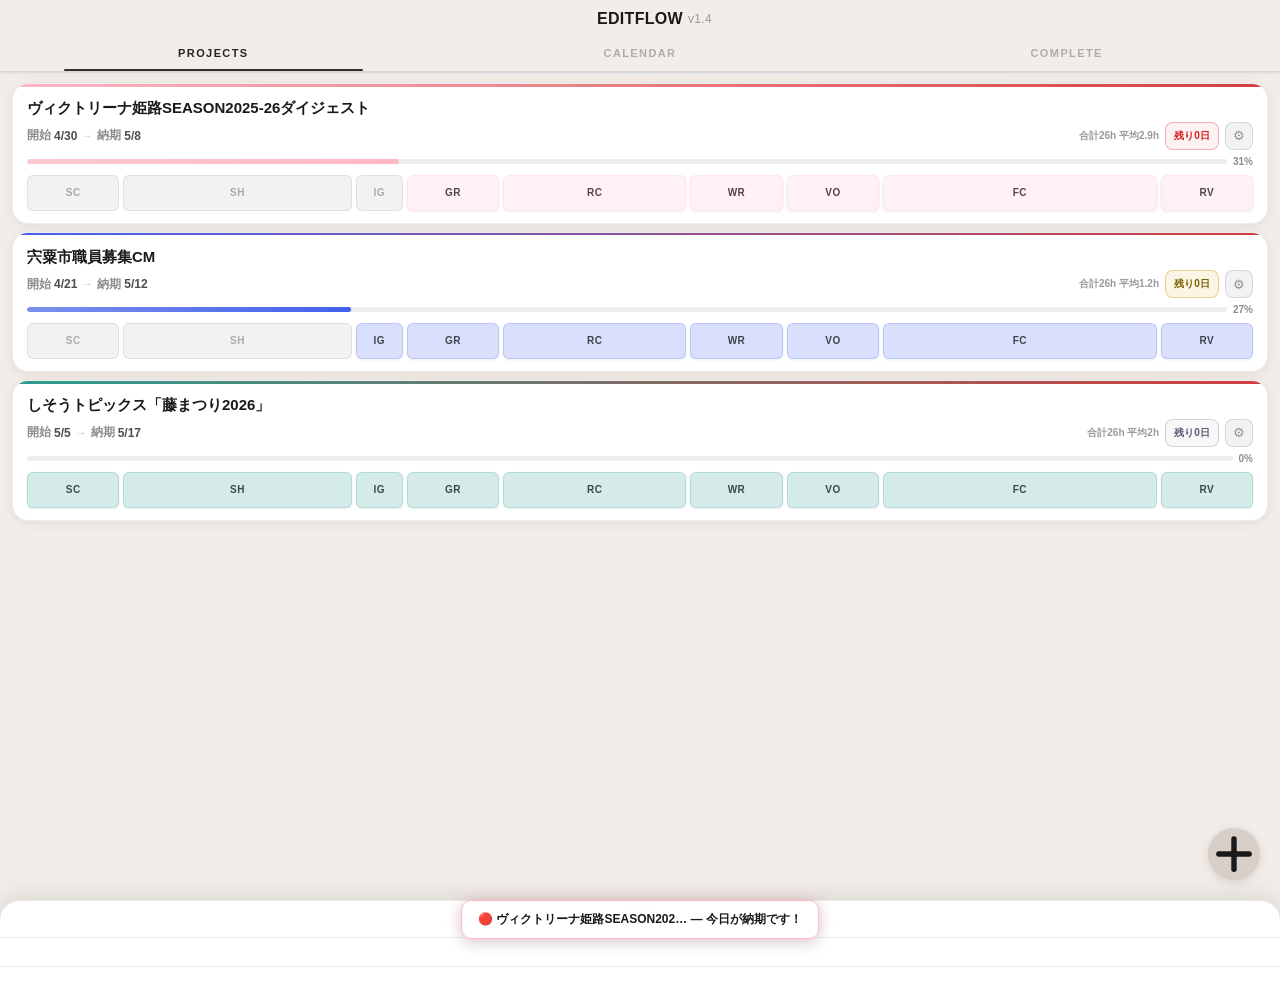
==== commit 97d75e19: "Add files via upload" ====
--- a/index.html
+++ b/index.html
@@ -32,7 +32,7 @@
   --tx-low:#aaaaaa;
   --tx-faint:#cccccc;
   --red:#d42020; --red-hi:#e63030; --red-glow:rgba(200,40,40,0.25); --red-dim:#fde8e8;
-  --orange:#9a7d00; --orange-hi:#c8a000; --orange-glow:rgba(160,130,0,0.2); --orange-dim:#fefae0;
+  --orange:#c8a000; --orange-hi:#e6b800; --orange-glow:rgba(200,160,0,0.25); --orange-dim:#fefae0;
   --silver:#8a94a6; --silver-hi:#6b7280; --silver-glow:rgba(100,110,130,0.15); --silver-dim:#f3f4f6;
   --accent-blue:#2a5cbd;
   --accent-blue-glow:rgba(60,110,220,0.2);
@@ -104,7 +104,7 @@
 /* ═══════════════════════════════════════════════
    PROJECT CARD
 ═══════════════════════════════════════════════ */
-.cards-wrap{padding:2px 12px 6px;display:flex;flex-direction:column;}
+.cards-wrap{padding:8px 12px 6px;display:flex;flex-direction:column;}
 .empty-state{
   text-align:center;
   padding:60px 20px 40px;
@@ -157,7 +157,7 @@
 .pj-badge{width:54px;padding:0;font-size:10px;font-weight:700;text-align:center;flex-shrink:0;box-sizing:border-box;height:28px;line-height:26px;border-radius:8px;border:1.5px solid;letter-spacing:.2px;}
 .pj-gear{padding:0;width:28px;height:28px;border-radius:8px;background:rgba(0,0,0,0.05);border:1.5px solid rgba(0,0,0,0.12);font-size:13px;color:rgba(0,0,0,0.4);cursor:pointer;display:flex;align-items:center;justify-content:center;flex-shrink:0;}
 .pj-badge.red{background:rgba(212,32,32,0.06);color:#d42020;border-color:rgba(210,32,32,0.3);}
-.pj-badge.orange{background:rgba(160,130,0,0.08);color:#7a6200;border-color:rgba(155,125,0,0.3);}
+.pj-badge.orange{background:rgba(200,160,0,0.10);color:#7a6000;border-color:rgba(200,160,0,0.4);}
 .pj-badge.silver{background:rgba(0,0,0,0.03);color:#555e6e;border-color:rgba(0,0,0,0.15);}
 .pj-badge.done{background:rgba(22,163,74,0.06);color:#16a34a;border-color:rgba(22,163,74,0.3);}
 .pj-gear{padding:0;width:28px;height:28px;border-radius:8px;background:rgba(0,0,0,0.05);border:1.5px solid rgba(0,0,0,0.12);font-size:13px;color:rgba(0,0,0,0.4);cursor:pointer;display:flex;align-items:center;justify-content:center;flex-shrink:0;}
@@ -230,7 +230,7 @@
 }
 .dh{text-align:center;font-size:10px;font-weight:700;color:rgba(0,0,0,0.35);padding:5px 0 4px;}
 .cal-outer{
-  position:relative;margin:2px 8px 0;
+  position:relative;margin:8px 8px 0;
   border-radius:var(--r);
   background:#ffffff;
   border:1px solid rgba(0,0,0,0.07);
@@ -250,7 +250,7 @@
 .cal-day.oth .cal-day-num{color:rgba(0,0,0,0.2);}
 .cal-day.tod .cal-day-num{color:#1a1a1a;font-weight:800;}
 .cal-day.deadline-red .cal-day-num{color:#d42020;font-weight:700;}
-.cal-day.deadline-orange .cal-day-num{color:#9a7d00;font-weight:700;}
+.cal-day.deadline-orange .cal-day-num{color:#c8a000;font-weight:700;}
 .cal-day.deadline-silver .cal-day-num{color:#6b7280;font-weight:600;}
 .cal-day.nonworking::before{content:'';position:absolute;inset:0;background:rgba(210,50,80,0.13);z-index:0;pointer-events:none;}
 .cal-grid-wrap{position:relative}
@@ -280,7 +280,7 @@
 }
 .gantt-toggle:active{opacity:0.7}
 .gantt-card{
-  margin:3px 8px;
+  margin:8px 8px;
   border-radius:var(--r);overflow:hidden;
   background:#ffffff;
   border:1px solid rgba(0,0,0,0.07);
@@ -538,7 +538,8 @@
 }
 
 /* ── COMPLETE tab & card ── */
-.pj.completed{filter:grayscale(1);opacity:0.7;}
+.pj.completed{opacity:0.75;}
+.pj.completed .pj-body,.pj.completed .pj-accent{filter:grayscale(1);}
 .stamp-overlay{position:absolute;inset:0;display:flex;align-items:center;justify-content:center;z-index:20;pointer-events:none;}
 .stamp-svg{width:120px;height:120px;transform:scale(0) rotate(-25deg);opacity:0;transition:none;}
 .stamp-svg.animate{animation:stampIn .4s cubic-bezier(.25,.46,.45,.94) forwards;}
@@ -955,7 +956,7 @@
 
   const accentCol = p.color || '#6b7280';
   const _days = p.daysToDeadline != null ? p.daysToDeadline : 999;
-  const _endCol = _days <= 3 ? 'rgba(210,52,52,0.95)' : _days <= 7 ? 'rgba(154,125,0,0.95)' : accentCol;
+  const _endCol = _days <= 3 ? 'rgba(210,52,52,0.95)' : _days <= 7 ? 'rgba(200,160,0,0.95)' : accentCol;
   const accentStyle = `background:linear-gradient(90deg,${accentCol} 0%,${_endCol} 100%);box-shadow:none`;
   return `<div class="pj" data-pid="${p.id}">
     <div class="pj-accent" style="${accentStyle}"></div>
@@ -1014,7 +1015,7 @@
     });
     // Add background stamp
     const stampBg = document.createElement('div');
-    stampBg.style.cssText = 'position:absolute;inset:0;display:flex;align-items:center;justify-content:center;pointer-events:none;z-index:0;opacity:0.08;';
+    stampBg.style.cssText = 'position:absolute;inset:0;display:flex;align-items:center;justify-content:center;pointer-events:none;z-index:0;opacity:0.15;transform:rotate(-10deg);';
     stampBg.innerHTML = '<svg viewBox="0 0 120 120" width="110" height="110"><circle cx="60" cy="60" r="54" fill="none" stroke="#cc0000" stroke-width="6" stroke-dasharray="4,3"/><circle cx="60" cy="60" r="46" fill="none" stroke="#cc0000" stroke-width="3"/><text x="60" y="52" text-anchor="middle" font-family="-apple-system,sans-serif" font-size="11" font-weight="700" fill="#cc0000" letter-spacing="2">DELIVERED</text><text x="60" y="75" text-anchor="middle" font-family="-apple-system,sans-serif" font-size="26" font-weight="900" fill="#cc0000">納品</text></svg>';
     el.style.position = 'relative';
     el.insertBefore(stampBg, el.firstChild);
@@ -1320,7 +1321,7 @@
     const py1 = barY - 0.5;
     const py2 = barY + BAR_H + 0.5;
     const pxr = dlX + (dlX + 3.7 <= VB_W - R_PAD ? 3.7 : 0);
-    const polyFill = idx===0 ? 'rgba(210,52,52,0.95)' : idx===1 ? 'rgba(154,125,0,0.95)' : lFill;
+    const polyFill = idx===0 ? 'rgba(210,52,52,0.95)' : idx===1 ? 'rgba(200,160,0,0.95)' : lFill;
     barSvg += `<polygon points="${dlX},${py1} ${dlX},${py2} ${pxr},${(py1+py2)/2}" fill="${polyFill}" opacity="0.92"/>`;
 
     rows += barSvg;
@@ -1871,20 +1872,26 @@
     swipeStartX = e.touches[0].clientX;
     swipeStartY = e.touches[0].clientY;
     swipeDragging = true;
+    swipeDir = null;
   }, { passive: true });
 
+  let swipeDir = null; // 'h' | 'v' | null
   mainEl.addEventListener('touchmove', e => {
     if (!swipeDragging || ui.sheetOpen) return;
     const dx = e.touches[0].clientX - swipeStartX;
     const dy = e.touches[0].clientY - swipeStartY;
-    if (Math.abs(dy) > Math.abs(dx)) return; // vertical scroll takes priority
-    // Follow finger in real time
+    // Determine direction once after 8px movement
+    if (!swipeDir && Math.abs(dx) + Math.abs(dy) > 8) {
+      swipeDir = Math.abs(dx) > Math.abs(dy) ? 'h' : 'v';
+    }
+    if (swipeDir !== 'h') return; // vertical: do nothing, let browser scroll
     mainEl.style.transform = `translateX(${dx * 0.4}px)`;
     mainEl.style.opacity = `${1 - Math.abs(dx) / 600}`;
   }, { passive: true });
 
   mainEl.addEventListener('touchend', e => {
     swipeDragging = false;
+    swipeDir = null;
     if (ui.sheetOpen) return;
     const dx = e.changedTouches[0].clientX - swipeStartX;
     const dy = e.changedTouches[0].clientY - swipeStartY;
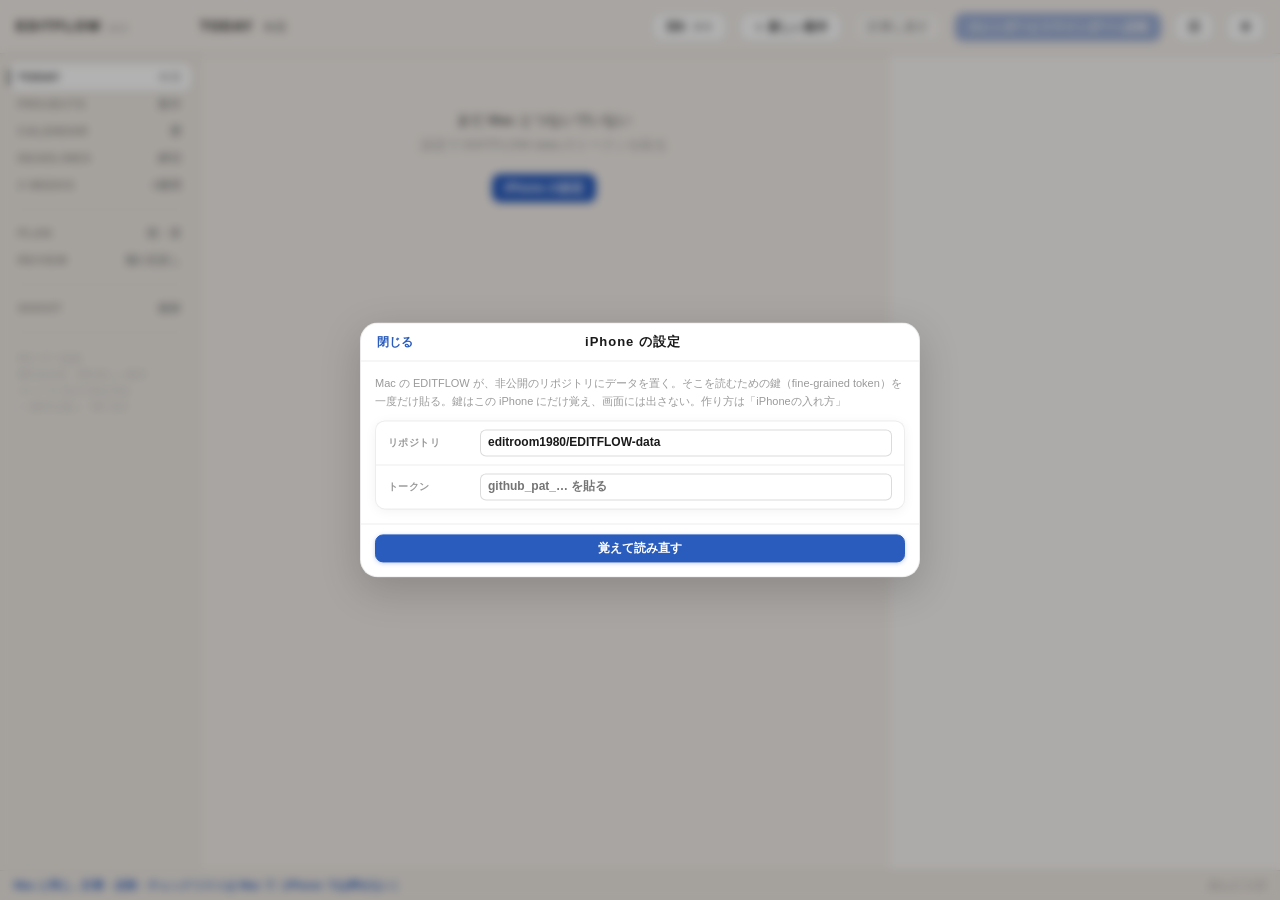
==== commit 0036587f: "EDITFLOW 2.0 を公開（Mac 版と同じ画面。前の版は v1.4/ に残す） Co-Authored-By: Claude Opus 5.5 <noreply@anthropic.com>" ====
--- a/index.html
+++ b/index.html
@@ -1,2508 +1,47 @@
 <!DOCTYPE html>
-<html lang="ja">
+<html lang="ja" data-theme="dark">
 <head>
 <meta charset="UTF-8">
-<meta name="viewport" content="width=device-width, initial-scale=1, maximum-scale=1, viewport-fit=cover">
+<meta name="viewport" content="width=device-width,initial-scale=1,viewport-fit=cover">
 <meta name="apple-mobile-web-app-capable" content="yes">
+<meta name="mobile-web-app-capable" content="yes">
 <meta name="apple-mobile-web-app-status-bar-style" content="black-translucent">
-<meta name="apple-mobile-web-app-title" content="EditFlow">
+<meta name="apple-mobile-web-app-title" content="EDITFLOW">
 <meta name="theme-color" content="#06060d">
-<title>EditFlow — 動画編集工程管理</title>
-<link rel="icon" type="image/png" href="icon.png">
-<link rel="apple-touch-icon-precomposed" sizes="180x180" href="icon.png">
-<meta name="apple-mobile-web-app-title" content="EditFlow">
-<style>@media (orientation:landscape){html{transform:rotate(0deg)}#app{display:flex;flex-direction:column;height:100%;overflow:hidden;}}
-
-/* ═══════════════════════════════════════════════════════════
-   EditFlow v1.4 — Design System
-   Metallic dark UI inspired by industrial filmstrip aesthetic
-═══════════════════════════════════════════════════════════ */
-
-*,*::before,*::after{box-sizing:border-box;margin:0;padding:0;-webkit-tap-highlight-color:transparent}
-
-:root{
-  --bg-deepest:#f2ede8;
-  --bg-deep:#ede8e2;
-  --bg-base:#f8f5f2;
-  --bg-elev1:#ffffff;
-  --bg-elev2:#ffffff;
-  --tx-hi:#1a1a1a;
-  --tx:#333333;
-  --tx-mid:#777777;
-  --tx-low:#aaaaaa;
-  --tx-faint:#cccccc;
-  --red:#d42020; --red-hi:#e63030; --red-glow:rgba(200,40,40,0.25); --red-dim:#fde8e8;
-  --orange:#c8a000; --orange-hi:#e6b800; --orange-glow:rgba(200,160,0,0.25); --orange-dim:#fefae0;
-  --silver:#8a94a6; --silver-hi:#6b7280; --silver-glow:rgba(100,110,130,0.15); --silver-dim:#f3f4f6;
-  --accent-blue:#2a5cbd;
-  --accent-blue-glow:rgba(60,110,220,0.2);
-  --sep:rgba(0,0,0,0.07);
-  --sep-strong:rgba(0,0,0,0.14);
-  --card-bg:#ffffff;
-  --card-bg-brushed:none;
-  --card-border:rgba(0,0,0,0.08);
-  --card-shadow:0 2px 12px rgba(0,0,0,0.07),0 1px 3px rgba(0,0,0,0.04);
-  --r:16px; --r-sm:8px; --r-lg:20px; --r-xl:24px;
-}
-
-html,body{
-  height:100%;margin:0;padding:0;
-  background:var(--bg-deepest);
-  color:var(--tx);
-  font-family:-apple-system,BlinkMacSystemFont,'Helvetica Neue','Hiragino Sans','Noto Sans JP',sans-serif;
-  -webkit-font-smoothing:antialiased;
-  -moz-osx-font-smoothing:grayscale;
-  overscroll-behavior-y:contain;
-}
-
-body{
-  background:var(--bg-deepest);
-  min-height:100vh;
-  min-height:100dvh;
-}
-
-/* ───── App Shell ───── */
-#app{display:flex;flex-direction:column;height:100%;overflow:hidden;}
-
-/* ───── Top Bar ───── */
-.topbar{position:fixed;top:0;left:0;right:0;z-index:100;background:var(--bg-deepest);border-bottom:1px solid rgba(0,0,0,0.07);box-shadow:0 1px 4px rgba(0,0,0,0.05);padding:env(safe-area-inset-top) 0 0;}
-.topbar::after{
-  content:'';position:absolute;left:0;right:0;bottom:-1px;height:1px;
-  background:linear-gradient(90deg,transparent,rgba(180,210,255,0.32) 50%,transparent);
-}
-.brand{
-  position:relative;
-  display:flex;align-items:center;justify-content:center;
-  padding:6px 16px 5px;
-  min-height:36px;
-}
-.brand-name{position:absolute;left:50%;transform:translateX(-50%);font-size:16px;font-weight:900;letter-spacing:.3px;color:#1a1a1a;white-space:nowrap;}
-.brand-name em{color:#1a1a1a;font-style:normal;font-weight:900;}
-.brand-version{position:absolute;left:calc(50% + 48px);font-size:12px;color:#999;font-weight:500;letter-spacing:.3px;white-space:nowrap;}
-
-/* ───── Tabs ───── */
-.tabs{
-  display:flex;
-  background:var(--bg-deepest);
-  border-bottom:1px solid rgba(0,0,0,0.1);
-}
-.tab{
-  flex:1;background:none;border:none;
-  padding:12px 0;
-  font:700 11px/1 -apple-system,sans-serif;
-  letter-spacing:1.4px;
-  color:rgba(0,0,0,0.28);
-  cursor:pointer;position:relative;
-  text-transform:uppercase;
-}
-.tab.on{color:rgba(0,0,0,0.85);}
-.tab.on::after{content:'';position:absolute;bottom:0;left:15%;right:15%;height:2px;border-radius:1px;background:rgba(0,0,0,0.8);}
-
-/* ───── Main scroll area ───── */
-.main{flex:1;overflow-y:auto;overflow-x:hidden;-webkit-overflow-scrolling:touch;padding-bottom:calc(80px + env(safe-area-inset-bottom));position:relative;padding-top:calc(84px + env(safe-area-inset-top));}
-
-/* ═══════════════════════════════════════════════
-   PROJECT CARD
-═══════════════════════════════════════════════ */
-.cards-wrap{padding:8px 12px 6px;display:flex;flex-direction:column;}
-.empty-state{
-  text-align:center;
-  padding:60px 20px 40px;
-  color:var(--tx-low);
-}
-.empty-state-title{font-size:14px;font-weight:600;color:var(--tx-mid);margin-bottom:6px}
-.empty-state-text{font-size:12px;line-height:1.6}
-
-.pj{
-  position:relative;
-  border-radius:var(--r);
-  overflow:hidden;
-  background:#ffffff;
-  border:1px solid rgba(0,0,0,0.07);
-  box-shadow:0 2px 12px rgba(0,0,0,0.07);
-  margin-bottom:8px;
-}
-
-.pj-accent{
-  position:absolute;top:0;left:0;right:0;height:2.5px;z-index:5;
-  pointer-events:none;
-}
-.pj-accent.red{
-  background:linear-gradient(90deg,transparent 2%,#a80c0c 15%,#ff2424 50%,#a80c0c 85%,transparent 98%);
-  box-shadow:0 0 18px rgba(232,28,28,0.8),0 0 6px rgba(255,75,75,0.95);
-}
-.pj-accent.orange{
-  background:linear-gradient(90deg,transparent 2%,#9c4800 15%,#ff8e0e 50%,#9c4800 85%,transparent 98%);
-  box-shadow:0 0 16px rgba(215,130,22,0.74),0 0 5px rgba(255,162,34,0.9);
-}
-.pj-accent.silver{
-  background:linear-gradient(90deg,transparent 2%,#3e4462 15%,#8aa6c2 50%,#3e4462 85%,transparent 98%);
-  box-shadow:0 0 8px rgba(118,150,208,0.4);
-}
-
-.pj-body{padding:14px 14px 12px;}
-.pj-title{font-size:15px;font-weight:700;color:#1a1a1a;margin-bottom:4px;line-height:1.3;}
-.pj-row{display:flex;align-items:center;justify-content:space-between;gap:6px;margin-bottom:6px;}
-.pj-dates{display:flex;align-items:center;gap:3px;flex:1;min-width:0;font-size:12px;}
-.pj-dates .lbl{color:rgba(0,0,0,0.45);font-weight:600;flex-shrink:0;}
-.pj-dates .val{color:rgba(0,0,0,0.7);font-weight:600;flex-shrink:0;}
-.pj-dates .arrow{color:var(--tx-faint);margin:0 3px;flex-shrink:0;font-size:12px}
-.pj-dates .deadline-r{color:#ff4040;text-shadow:0 0 7px rgba(255,40,40,0.5)}
-.pj-dates .deadline-o{color:#ff8e0e;text-shadow:0 0 7px rgba(255,142,14,0.45)}
-.pj-dates .deadline-s{color:#9aa2b2}
-
-/* Badge & gear: identical 28px height */
-.pj-badge,.pj-gear{padding:0;width:28px;height:28px;border-radius:8px;background:rgba(0,0,0,0.05);border:1.5px solid rgba(0,0,0,0.12);font-size:13px;color:rgba(0,0,0,0.4);cursor:pointer;display:flex;align-items:center;justify-content:center;flex-shrink:0;}
-.pj-badge:active,.pj-gear:active{opacity:0.6;}
-.pj-badge{width:54px;padding:0;font-size:10px;font-weight:700;text-align:center;flex-shrink:0;box-sizing:border-box;height:28px;line-height:26px;border-radius:8px;border:1.5px solid;letter-spacing:.2px;}
-.pj-gear{padding:0;width:28px;height:28px;border-radius:8px;background:rgba(0,0,0,0.05);border:1.5px solid rgba(0,0,0,0.12);font-size:13px;color:rgba(0,0,0,0.4);cursor:pointer;display:flex;align-items:center;justify-content:center;flex-shrink:0;}
-.pj-badge.red{background:rgba(212,32,32,0.06);color:#d42020;border-color:rgba(210,32,32,0.3);}
-.pj-badge.orange{background:rgba(200,160,0,0.10);color:#7a6000;border-color:rgba(200,160,0,0.4);}
-.pj-badge.silver{background:rgba(0,0,0,0.03);color:#555e6e;border-color:rgba(0,0,0,0.15);}
-.pj-badge.done{background:rgba(22,163,74,0.06);color:#16a34a;border-color:rgba(22,163,74,0.3);}
-.pj-gear{padding:0;width:28px;height:28px;border-radius:8px;background:rgba(0,0,0,0.05);border:1.5px solid rgba(0,0,0,0.12);font-size:13px;color:rgba(0,0,0,0.4);cursor:pointer;display:flex;align-items:center;justify-content:center;flex-shrink:0;}
-
-/* Step buttons */
-.pj-steps{display:flex;gap:4px;margin-top:8px;}
-.pj-step{
-  flex:1;min-width:0;height:36px;
-  border-radius:6px;border:1px solid transparent;
-  font:700 10px/1 -apple-system,sans-serif;
-  letter-spacing:.5px;cursor:pointer;
-  transition:opacity .15s;
-  -webkit-user-select:none;user-select:none;
-}
-.pj-step:active{transform:scale(0.92)}
-.pj-step.done{
-  background:rgba(0,0,0,0.05);
-  border-color:rgba(0,0,0,0.08);
-  color:rgba(0,0,0,0.3);
-}
-.pj-step.todo{
-  background:var(--step-color,rgba(100,150,255,0.18));
-  border-color:var(--step-color,rgba(100,150,255,0.3));
-  color:rgba(0,0,0,0.7);
-  box-shadow:0 1px 3px rgba(0,0,0,0.08);
-}
-
-/* ═══════════════════════════════════════════════
-   FAB
-═══════════════════════════════════════════════ */
-.fab{
-  position:fixed;right:20px;bottom:calc(20px + env(safe-area-inset-bottom));
-  width:52px;height:52px;border-radius:50%;background:#d8d0c8;
-  border:none;cursor:pointer;display:flex;align-items:center;justify-content:center;
-  box-shadow:0 2px 10px rgba(0,0,0,0.12);z-index:100;
-}
-.fab:active{transform:scale(0.92)}
-.fab svg{fill:none;stroke:#1a1a1a;stroke-width:2.5;stroke-linecap:round;}
-
-/* ═══════════════════════════════════════════════
-   CALENDAR
-═══════════════════════════════════════════════ */
-.cal-header{display:flex;align-items:center;justify-content:space-between;padding:10px 12px 8px;background:#f8f5f2;border-bottom:1px solid rgba(0,0,0,0.07);}
-.cal-header::after{display:none;}
-.cal-nav{display:flex;align-items:center;gap:14px}
-.cal-arrow{background:none;border:none;font-size:20px;color:rgba(0,0,0,0.45);cursor:pointer;padding:0 8px;}
-.cal-arrow:active{background:rgba(120,150,210,0.12)}
-.cal-title{
-  font-size:15px;font-weight:700;letter-spacing:-.2px;
-  color:#dce8f8;
-  font-variant-numeric:tabular-nums;
-  min-width:80px;text-align:center;
-}
-.cal-edit-toggle{display:flex;align-items:center;gap:4px;background:#fff;border:1px solid rgba(0,0,0,0.12);border-radius:20px;padding:5px 10px;font:600 11px/1 -apple-system,sans-serif;color:#555;cursor:pointer;}
-.cal-edit-toggle.on{background:#f0f4ff;border-color:rgba(42,92,189,0.3);color:#2a5cbd;}
-.cal-edit-toggle .ic{font-size:11px}
-
-.cal-edit-banner{
-  padding:7px 14px;
-  background:rgba(232,140,32,0.1);
-  border-bottom:.5px solid rgba(255,168,52,0.2);
-  font-size:10px;color:#ffaa44;
-  display:flex;align-items:center;gap:6px;
-}
-.cal-edit-banner .ic{font-size:11px}
-
-.cal-weekdays{
-  display:grid;grid-template-columns:repeat(7,1fr);
-  background:#f8f5f2;border-bottom:1px solid rgba(0,0,0,0.07);
-}
-.dh{text-align:center;font-size:10px;font-weight:700;color:rgba(0,0,0,0.35);padding:5px 0 4px;}
-.cal-outer{
-  position:relative;margin:8px 8px 0;
-  border-radius:var(--r);
-  background:#ffffff;
-  border:1px solid rgba(0,0,0,0.07);
-  box-shadow:0 2px 12px rgba(0,0,0,0.07);
-  overflow:hidden;
-}
-
-.cal-grid{display:grid;grid-template-columns:repeat(7,1fr);column-gap:0;row-gap:0;position:relative;z-index:2}
-.cal-day{
-  position:relative;display:flex;align-items:flex-start;justify-content:center;
-  padding-top:5px;background:transparent;cursor:default;overflow:hidden;
-  border-right:.5px solid rgba(0,0,0,0.05);border-bottom:.5px solid rgba(0,0,0,0.05);
-}
-.cal-day.editable{cursor:pointer}
-.cal-day.editable:active{background:rgba(120,160,220,0.12)}
-.cal-day-num{font-size:13px;font-weight:500;color:rgba(0,0,0,0.5);position:relative;z-index:5;line-height:1;}
-.cal-day.oth .cal-day-num{color:rgba(0,0,0,0.2);}
-.cal-day.tod .cal-day-num{color:#1a1a1a;font-weight:800;}
-.cal-day.deadline-red .cal-day-num{color:#d42020;font-weight:700;}
-.cal-day.deadline-orange .cal-day-num{color:#c8a000;font-weight:700;}
-.cal-day.deadline-silver .cal-day-num{color:#6b7280;font-weight:600;}
-.cal-day.nonworking::before{content:'';position:absolute;inset:0;background:rgba(210,50,80,0.13);z-index:0;pointer-events:none;}
-.cal-grid-wrap{position:relative}
-.cal-bars-layer{position:absolute;top:0;left:0;right:0;bottom:0;z-index:3;overflow:hidden;pointer-events:none}
-
-
-.gantt-scroll-wrap{
-  overflow-x:auto;
-  -webkit-overflow-scrolling:touch;
-  width:100%;
-}
-.gantt-scroll-wrap::-webkit-scrollbar{height:3px}
-.gantt-scroll-wrap::-webkit-scrollbar-track{background:rgba(255,255,255,0.04)}
-.gantt-scroll-wrap::-webkit-scrollbar-thumb{background:rgba(120,160,220,0.3);border-radius:2px}
-.gantt-ctrl{
-  display:flex;align-items:center;justify-content:space-between;
-  padding:6px 12px 4px;
-}
-.gantt-toggle{
-  background:rgba(60,88,175,0.12);
-  border:.5px solid rgba(60,88,175,0.28);
-  border-radius:5px;
-  padding:4px 10px;
-  font:700 9px/1.3 -apple-system,sans-serif;
-  color:#7088c0;
-  cursor:pointer;
-}
-.gantt-toggle:active{opacity:0.7}
-.gantt-card{
-  margin:8px 8px;
-  border-radius:var(--r);overflow:hidden;
-  background:#ffffff;
-  border:1px solid rgba(0,0,0,0.07);
-  box-shadow:0 2px 12px rgba(0,0,0,0.07);
-}
-
-.gantt-body{padding:9px 12px 9px;position:relative;z-index:2}
-.gantt-title{
-  font:700 9px/1.4 -apple-system,sans-serif;
-  color:var(--tx-low);
-  text-transform:uppercase;letter-spacing:.9px;
-  margin-bottom:6px;
-}
-
-/* ═══════════════════════════════════════════════
-   SHEETS / MODALS (bottom sheets)
-═══════════════════════════════════════════════ */
-.sheet-overlay{position:fixed;inset:0;background:rgba(0,0,0,0.3);z-index:199;opacity:0;pointer-events:none;transition:opacity .2s;}
-.sheet-overlay.on{opacity:1;pointer-events:auto}
-
-.sheet{
-  position:fixed;bottom:0;left:0;right:0;z-index:200;
-  background:#ffffff;
-  border-top:1px solid rgba(0,0,0,0.08);
-  box-shadow:0 -4px 24px rgba(0,0,0,0.1);
-  border-radius:20px 20px 0 0;
-  max-height:92vh;display:flex;flex-direction:column;
-  transform:translateY(100%);
-  transition:transform .35s cubic-bezier(.32,.72,0,1);
-}
-.sheet.on{transform:translateY(0)}
-
-.sheet-handle{width:36px;height:4px;border-radius:2px;background:rgba(0,0,0,0.15);margin:8px auto 0;}
-.sheet-header{display:flex;align-items:center;padding:12px 14px;border-bottom:1px solid rgba(0,0,0,0.07);}
-.sheet-back{background:none;border:none;color:#2a5cbd;font-size:12px;font-weight:600;cursor:pointer;padding:0;width:50px;white-space:nowrap;}
-.sheet-title{font-size:14px;font-weight:700;color:#1a1a1a;text-align:center;flex:1;}
-.sheet-action{
-  background:none;border:none;
-  color:var(--accent-blue);
-  font:700 13px/1 -apple-system,sans-serif;
-  cursor:pointer;padding:6px 0;
-}
-.sheet-action:disabled{opacity:0.4}
-.sheet-action.danger{color:#e85050}
-.sheet-content{flex:1;overflow-y:auto;padding:14px;-webkit-overflow-scrolling:touch;}
-
-.sheet-section{
-  margin-bottom:14px;
-}
-.sheet-section-label{font-size:11px;font-weight:700;color:#444;letter-spacing:.3px;margin:16px 0 6px;text-transform:none;}
-.sheet-card{background:#f8f9fa;border-radius:12px;overflow:hidden;border:1px solid rgba(0,0,0,0.07);}
-.sheet-subtitle{font-size:18px;font-weight:700;color:#1a1a1a;padding:12px 14px 4px;line-height:1.3;}
-
-/* Form fields */
-.form-row{
-  display:flex;align-items:center;
-  padding:11px 14px;gap:8px;
-  border-bottom:.5px solid var(--sep);
-}
-.form-row:last-child{border-bottom:none}
-.form-label{font-size:12px;font-weight:600;color:#555;width:56px;flex-shrink:0;}
-.form-input,.form-select{flex:1;background:#f8f9fa;border:1px solid rgba(0,0,0,0.12);border-radius:8px;padding:8px 10px;font-size:13px;color:#1a1a1a;outline:none;}
-.form-input::placeholder{color:rgba(72,95,165,0.42)}
-.form-select{
-  appearance:none;-webkit-appearance:none;
-  cursor:pointer;
-}
-input[type="date"]{color-scheme:light}
-
-/* Step row in editor */
-.step-row{display:flex;align-items:center;gap:8px;padding:10px 12px;border-bottom:1px solid rgba(0,0,0,0.06);}
-.step-row:last-child{border-bottom:none}
-.step-drag{
-  font-size:14px;color:rgba(72,95,165,0.4);
-  flex-shrink:0;width:14px;text-align:center;
-  cursor:grab;
-  -webkit-user-select:none;user-select:none;
-}
-.step-row.dragging{opacity:0.4;background:rgba(60,90,180,0.12)}
-.step-row.drag-over{border-top:2px solid rgba(120,180,255,0.6)}
-.step-code{font:700 12px/1 -apple-system,sans-serif;color:#1a1a1a;min-width:24px;}
-.step-names{
-  flex:1;display:flex;flex-direction:column;gap:1px;
-  min-width:0;
-  padding-top:2px;
-}
-.step-jp{font-size:12px;color:#333;}
-.step-en{
-  font:400 9.5px/1.3 -apple-system,sans-serif;
-  color:#46527a;
-  white-space:nowrap;overflow:hidden;text-overflow:ellipsis;
-}
-.step-hours{display:flex;align-items:center;gap:2px;background:#ffffff;border:1px solid rgba(0,0,0,0.12);border-radius:6px;padding:0 5px;height:28px;flex-shrink:0;}
-.step-hours input{width:24px;background:#ffffff;border:none;border-radius:4px;padding:2px 2px;font-size:13px;color:#1a1a1a;text-align:center;outline:none;}
-.step-hours input::-webkit-outer-spin-button,
-.step-hours input::-webkit-inner-spin-button{-webkit-appearance:none;margin:0}
-.step-hours .h-suffix{font-size:12px;color:#888;background:transparent;border:none;padding:0;}
-.step-delete{background:none;border:none;color:rgba(200,30,30,0.5);font-size:16px;cursor:pointer;padding:0 4px;}
-.step-delete:active{background:rgba(232,90,90,0.12)}
-
-/* Step done checkbox in settings */
-.step-done-check{
-  width:22px;height:22px;
-  border-radius:50%;
-  border:1.5px solid rgba(108,140,210,0.42);
-  background:transparent;
-  cursor:pointer;
-  flex-shrink:0;
-  display:flex;align-items:center;justify-content:center;
-  transition:all .15s;
-}
-.step-done-check.on{
-  background:linear-gradient(180deg,#22a854,#168038);
-  border-color:rgba(48,180,90,0.7);
-  box-shadow:0 0 6px rgba(48,180,90,0.4);
-}
-.step-done-check.on::after{
-  content:'';
-  width:8px;height:4px;
-  border-left:1.5px solid #fff;
-  border-bottom:1.5px solid #fff;
-  transform:rotate(-45deg) translate(1px,-1px);
-}
-
-.total-row{
-  display:flex;align-items:center;justify-content:space-between;
-  padding:10px 14px;
-  background:#eef2ff;
-  border:1px solid rgba(42,92,189,0.2);
-  border-radius:10px;
-}
-.total-row span{font-size:12px;font-weight:700;color:#2a5cbd;letter-spacing:.2px;}
-.total-row .num{font-size:15px;font-weight:700;color:#2a5cbd;}
-
-/* Preset selector */
-.preset-list{display:flex;flex-direction:column;gap:6px;padding:8px 4px}
-.preset-card{
-  display:flex;align-items:center;gap:10px;
-  padding:12px 14px;border-radius:10px;
-  background:#f8f9fa;border:1px solid rgba(0,0,0,0.08);
-  cursor:pointer;margin-bottom:6px;
-}
-.preset-card:active{transform:scale(0.98)}
-.preset-card.on{
-  background:#f0f4ff;border-color:rgba(42,92,189,0.35);
-}
-.preset-info{flex:1;min-width:0}
-.preset-name{font-size:13px;font-weight:700;color:#1a1a1a;}
-.preset-desc{font-size:11px;color:#777;}
-.preset-meta{
-  font:600 9px/1.3 -apple-system,sans-serif;
-  color:var(--tx-faint);
-  flex-shrink:0;
-  padding-left:6px;
-}
-.preset-radio{width:18px;height:18px;border-radius:50%;border:2px solid rgba(0,0,0,0.2);flex-shrink:0;}
-.preset-card.on .preset-radio{border-color:#2a5cbd;}
-.preset-card.on .preset-radio::after{content:'';display:block;width:8px;height:8px;border-radius:50%;background:#2a5cbd;margin:3px;}
-
-/* Action buttons */
-.btn{
-  display:flex;align-items:center;justify-content:center;
-  border:.5px solid;border-radius:8px;
-  font:700 12px/1.2 -apple-system,sans-serif;
-  cursor:pointer;
-  -webkit-user-select:none;user-select:none;
-  transition:all .15s;
-  padding:10px 14px;
-  gap:5px;
-  width:100%;
-}
-.btn:active{transform:scale(0.98)}
-.btn-secondary{
-  background:#f4f5f7;color:#444;
-  border-color:rgba(0,0,0,0.12);
-  box-shadow:0 1px 3px rgba(0,0,0,0.06);
-}
-
-.btn-primary{
-  background:linear-gradient(180deg,#2a5cbd 0%,#1e4aaa 100%);
-  color:#ffffff;border-color:rgba(30,74,170,0.6);
-  box-shadow:0 2px 8px rgba(30,74,170,0.3);
-}
-
-.btn-danger{
-  background:#fff0f0;color:#d42020;
-  border-color:rgba(210,32,32,0.3);
-}
-
-.sheet-footer{padding:10px 14px calc(10px + env(safe-area-inset-bottom));border-top:1px solid rgba(0,0,0,0.07);display:flex;flex-direction:column;gap:8px;}
-
-/* Add Step modal: choose existing or create new */
-.add-mode-tabs{display:flex;background:#f0f0f0;border-radius:8px;padding:3px;margin-bottom:14px;}
-.add-mode-tab{flex:1;padding:7px;background:none;border:none;font:600 12px/1 -apple-system,sans-serif;color:#aaa;cursor:pointer;border-radius:6px;transition:background .15s,color .15s;}
-.add-mode-tab.on{background:#ffffff;color:#2a5cbd;font-weight:700;box-shadow:0 1px 4px rgba(0,0,0,0.1);}
-
-.lib-step{display:flex;align-items:center;gap:10px;padding:10px 12px;border-bottom:1px solid rgba(0,0,0,0.06);cursor:pointer;}
-.lib-step:last-child{border-bottom:none}
-.lib-step:active{background:rgba(60,90,180,0.18)}
-.lib-step .arrow{font-size:12px;color:#465878}
-
-/* Settings list (in main settings) */
-.settings-row{
-  display:flex;align-items:center;justify-content:space-between;
-  padding:13px 14px;
-  border-bottom:.5px solid var(--sep);
-  cursor:pointer;
-  transition:background .15s;
-}
-.settings-row:last-child{border-bottom:none}
-.settings-row:active{background:rgba(60,90,180,0.1)}
-.settings-row-label{font-size:13px;color:#333;flex:1;}
-.settings-row-value{font-size:13px;color:#777;}
-
-/* Number stepper for max hours */
-.stepper{
-  display:flex;align-items:center;gap:0;
-  background:rgba(80,108,188,0.1);
-  border:.5px solid rgba(80,108,188,0.26);
-  border-radius:7px;
-  padding:0;
-  height:30px;
-  overflow:hidden;
-}
-.stepper button{
-  background:none;border:none;color:#90a4d0;
-  width:28px;height:28px;
-  font:700 14px/1 -apple-system,sans-serif;
-  cursor:pointer;
-  display:flex;align-items:center;justify-content:center;
-}
-.stepper button:active{background:rgba(80,108,188,0.25)}
-.stepper input{
-  width:38px;
-  background:none;border:none;outline:none;
-  color:#dce8f8;
-  font:700 12px/1 -apple-system,sans-serif;
-  text-align:center;
-  font-variant-numeric:tabular-nums;
-  -moz-appearance:textfield;
-}
-.stepper input::-webkit-outer-spin-button,
-.stepper input::-webkit-inner-spin-button{-webkit-appearance:none;margin:0}
-
-/* Toast / alerts */
-.toast{position:fixed;bottom:calc(80px + env(safe-area-inset-bottom));left:50%;transform:translateX(-50%) translateY(10px);background:rgba(0,0,0,0.75);color:#fff;padding:8px 18px;border-radius:20px;font-size:12px;font-weight:600;opacity:0;transition:opacity .2s,transform .2s;pointer-events:none;white-space:nowrap;}
-.toast.on{opacity:1;transform:translateX(-50%) translateY(0);}
-
-/* Scrollbar styling */
-.main::-webkit-scrollbar,.sheet-content::-webkit-scrollbar{width:0;display:none}
-
-/* Tap target sizing for mobile */
-@media (pointer:coarse){
-  .pj-step{min-width:32px;height:28px;font-size:10px}
-}
-
-/* ── COMPLETE tab & card ── */
-.pj.completed{opacity:0.75;}
-.pj.completed .pj-body,.pj.completed .pj-accent{filter:grayscale(1);}
-.stamp-overlay{position:absolute;inset:0;display:flex;align-items:center;justify-content:center;z-index:20;pointer-events:none;}
-.stamp-svg{width:120px;height:120px;transform:scale(0) rotate(-25deg);opacity:0;transition:none;}
-.stamp-svg.animate{animation:stampIn .4s cubic-bezier(.25,.46,.45,.94) forwards;}
-@keyframes stampIn{
-  0%{transform:scale(2.5) rotate(-25deg);opacity:0;}
-  60%{transform:scale(0.9) rotate(-8deg);opacity:1;}
-  80%{transform:scale(1.05) rotate(-10deg);opacity:1;}
-  100%{transform:scale(1) rotate(-10deg);opacity:1;}
-}
-.card-exit{animation:cardExit .5s ease-in forwards;}
-@keyframes cardExit{
-  0%{transform:translateX(0);opacity:1;max-height:200px;}
-  100%{transform:translateX(110%);opacity:0;max-height:0;margin:0;padding:0;}
-}
-</style>
+<title>EDITFLOW — 撮影・編集の進行管理</title>
+<link rel="manifest" href="manifest.webmanifest">
+<link rel="icon" type="image/png" href="icon-192.png">
+<link rel="apple-touch-icon" sizes="180x180" href="apple-touch-icon.png">
+<link rel="stylesheet" href="style.css">
 </head>
 <body>
 <div id="app">
   <header class="topbar">
-    <div class="brand">
-      <div class="brand-name">EDIT<em>FLOW</em></div>
-      <div class="brand-version">v1.4</div>
-    </div>
-    <nav class="tabs" role="tablist">
-      <button class="tab on" data-view="projects" role="tab">PROJECTS</button>
-      <button class="tab" data-view="calendar" role="tab">CALENDAR</button>
-      <button class="tab" data-view="complete" role="tab">COMPLETE</button>
-    </nav>
+    <div class="brand-name">EDIT<em>FLOW</em><span class="brand-version">v2.0</span></div>
+    <div class="screen-title" id="screenTitle"></div>
+    <button class="tb-btn wide-only" data-act="palette" title="命令窓を開く（⌘K）">⌘K <span class="kbd">命令</span></button>
+    <button class="tb-btn" data-act="newProject" title="新しい案件を作る（⌘N）"><span>＋<span class="wide-only"> 新しい案件</span></span></button>
+    <button class="tb-btn" id="btnCalc" data-act="calc" title="エンジンを引数なしで走らせ、割り振りを作り直す（カレンダーは読むだけ）（⌘R）"><span>計算<span class="wide-only">し直す</span></span></button>
+    <button class="tb-btn primary" id="btnReflect" data-act="reflect" title="作業ブロック・締切・食事をカレンダーへ、段取りの通知をリマインダーへ入れる（⇧⌘R）"><span><span class="mark" id="reflectMark"></span><span class="wide-only">カレンダーとリマインダーへ</span>反映</span></button>
+    <button class="tb-btn wide-only" data-act="toggleDetail" title="右の詳細の欄を出し入れする（⌥⌘I）">▥</button>
+    <button class="tb-btn" data-act="prefs" title="設定（見た目・つなぎ方）（⌘,）">⚙</button>
   </header>
+  <nav class="nav" id="nav"></nav>
   <main class="main" id="main"></main>
-  <button class="fab" id="fab" aria-label="新規プロジェクト">
-    <svg viewBox="0 0 24 24"><line x1="12" y1="5" x2="12" y2="19"/><line x1="5" y1="12" x2="19" y2="12"/></svg>
-  </button>
-  <div class="sheet-overlay" id="sheetOverlay"></div>
-  <div class="sheet" id="sheet">
-    <div class="sheet-handle"></div>
-    <div class="sheet-header" id="sheetHeader"></div>
-    <div class="sheet-content" id="sheetContent"></div>
-    <div class="sheet-footer" id="sheetFooter"></div>
-  </div>
-  <div class="toast" id="toast"></div>
+  <aside class="detail" id="detail"></aside>
+  <footer class="statusbar" id="statusbar"></footer>
 </div>
-
-<script>
-'use strict';
-
-/* ═══════════════════════════════════════════════
-   CONSTANTS & DEFAULTS
-═══════════════════════════════════════════════ */
-const STORAGE_KEY = 'editflow_state_v1_4';
-const APP_VERSION = '1.4';
-
-// Set to a YYYY-MM-DD string to force a specific "today" for demo
-// Set to null to use the real current date
-const TODAY_OVERRIDE = null;
-
-const DEFAULT_STEP_CODES = ['SC', 'SH', 'IG', 'GR', 'RC', 'WR', 'VO', 'FC', 'RV'];
-const DEFAULT_STEP_LIBRARY = [
-  { code:'SC', jp:'構成',                   en:'Scripting',       defaultHours:2 },
-  { code:'SH', jp:'撮影',                   en:'Shooting',        defaultHours:5 },
-  { code:'IG', jp:'素材取り込み',           en:'Ingest',          defaultHours:1 },
-  { code:'GR', jp:'カラーグレーディング',   en:'Color Grading',   defaultHours:2 },
-  { code:'RC', jp:'仮編集',                 en:'Rough Cut',       defaultHours:4 },
-  { code:'WR', jp:'ナレーション原稿作成',   en:'Writing',         defaultHours:2 },
-  { code:'VO', jp:'ナレーション収録',       en:'VO Recording',    defaultHours:2 },
-  { code:'FC', jp:'本編集',                 en:'Fine Cut',        defaultHours:6 },
-  { code:'RV', jp:'修正',                   en:'Revision',        defaultHours:2 }
-];
-
-function makeStepInstance(libStep, hours, done){
-  return {
-    code: libStep.code,
-    jp:   libStep.jp,
-    en:   libStep.en,
-    hours: (hours == null ? libStep.defaultHours : hours),
-    done:  !!done
-  };
-}
-
-const PRESET_COLORS = ['#2a9d8f','#9b5de5','#4361ee','#06d6a0','#f72585','#6b7280','#0ea5e9','#84cc16','#ec4899','#8b5cf6'];
-const DEFAULT_PRESET_COLORS = {'preset_shisou':'#2a9d8f','preset_kagayaite':'#9b5de5','preset_cm':'#4361ee'};
-const DEFAULT_PRESETS = [
-  {
-    id:'preset_shisou',
-    name:'しそうトピックス',
-    description:'しそうチャンネル',
-    color:'#2a9d8f',
-    steps: DEFAULT_STEP_LIBRARY.map(s => makeStepInstance(s))
-  },
-  {
-    id:'preset_kagayaite',
-    name:'いま、輝いてます。',
-    description:'WINK姫路ケーブルテレビ',
-    color:'#9b5de5',
-    steps: DEFAULT_STEP_LIBRARY.map(s => makeStepInstance(s))
-  },
-  {
-    id:'preset_cm',
-    name:'CM・ショート',
-    description:'',
-    color:'#4361ee',
-    steps: DEFAULT_STEP_LIBRARY.map(s => makeStepInstance(s))
-  }
-];
-
-const DEFAULT_NON_WORKING_DATES = [];
-const DEFAULT_MAX_HOURS = 8;
-
-/* ═══════════════════════════════════════════════
-   STATE
-═══════════════════════════════════════════════ */
-let state = loadState();
-
-function calcProgress(p){
-  const total = p.steps.reduce((s,st) => s + (st.hours||0), 0);
-  const done  = p.steps.filter(st => st.done).reduce((s,st) => s + (st.hours||0), 0);
-  const pct   = total > 0 ? Math.round(done / total * 100) : 0;
-  let avgPerDay = null;
-  if (p.startDate && p.deadline){
-    const days = Math.max(1, Math.round((new Date(p.deadline) - new Date(p.startDate)) / 86400000) + 1);
-    avgPerDay = Math.round(total / days * 10) / 10;
-  }
-  return {total, done, pct, avgPerDay};
-}
-
-function makeDemoProjects(){
-  return [
-    {
-      id:'proj_demo_1',
-      title:'ヴィクトリーナ姫路SEASON2025-26ダイジェスト',
-      startDate:'2026-04-30',
-      deadline:'2026-05-08',
-      color:'#ffb7c5',
-      presetId:null,
-      steps: DEFAULT_STEP_LIBRARY.map((s,i) => makeStepInstance(s, s.defaultHours, i < 3))
-    },
-    {
-      id:'proj_demo_2',
-      title:'宍粟市職員募集CM',
-      startDate:'2026-04-21',
-      deadline:'2026-05-12',
-      color:'#4361ee',
-      presetId:'preset_cm',
-      steps: DEFAULT_STEP_LIBRARY.map((s,i) => makeStepInstance(s, s.defaultHours, i < 2))
-    },
-    {
-      id:'proj_demo_3',
-      title:'しそうトピックス「藤まつり2026」',
-      startDate:'2026-05-05',
-      deadline:'2026-05-17',
-      color:'#2a9d8f',
-      presetId:'preset_shisou',
-      steps: DEFAULT_STEP_LIBRARY.map(s => makeStepInstance(s, s.defaultHours, false))
-    }
-  ];
-}
-
-function loadState(){
-  try {
-    const raw = localStorage.getItem(STORAGE_KEY);
-    if (raw){
-      const s = JSON.parse(raw);
-      if (s && s.version === APP_VERSION && s.projects && s.presets){
-        s.presets.forEach(p => { if (!p.color) p.color = DEFAULT_PRESET_COLORS[p.id] || '#6b7280'; });
-        s.projects.forEach(p => { if (!p.color){ const pr = s.presets.find(r=>r.id===p.presetId); p.color = pr?(pr.color||'#6b7280'):'#6b7280'; } });
-        if (!s.customColors) s.customColors = [];
-        return s;
-      }
-    }
-  } catch(e){
-    console.warn('Failed to load state, using defaults', e);
-  }
-  return {
-    version: APP_VERSION,
-    projects: makeDemoProjects(),
-    presets: DEFAULT_PRESETS.map(p => ({...p, steps: p.steps.map(s => ({...s}))})),
-    stepLibrary: DEFAULT_STEP_LIBRARY.map(s => ({...s})),
-    nonWorkingDates: [...DEFAULT_NON_WORKING_DATES],
-    maxHoursPerDay: DEFAULT_MAX_HOURS,
-    customColors: []
-  };
-}
-
-function saveState(){
-  try{
-    localStorage.setItem(STORAGE_KEY, JSON.stringify(state));
-  } catch(e){
-    console.warn('Failed to save state', e);
-  }
-}
-
-function resetState(){
-  localStorage.removeItem(STORAGE_KEY);
-  state = loadState();
-  saveState();
-}
-
-/* ═══════════════════════════════════════════════
-   UI STATE
-═══════════════════════════════════════════════ */
-const ui = {
-  view: 'projects', // 'projects' | 'calendar'
-  calMonth: null,   // {y, m} — current viewed month
-  calEditMode: false,
-  ganttFullMode: false,
-  sheetOpen: false,
-  sheetStack: [], // for nested sheets
-};
-
-/* ═══════════════════════════════════════════════
-   DATE UTILITIES
-═══════════════════════════════════════════════ */
-function getTodayDate(){
-  if (TODAY_OVERRIDE){
-    const [y,m,d] = TODAY_OVERRIDE.split('-').map(Number);
-    return new Date(y, m-1, d);
-  }
-  return new Date();
-}
-
-function getTodayStr(){ return dateToStr(getTodayDate()); }
-
-function dateToStr(d){
-  const y = d.getFullYear();
-  const m = String(d.getMonth()+1).padStart(2,'0');
-  const day = String(d.getDate()).padStart(2,'0');
-  return `${y}-${m}-${day}`;
-}
-
-function strToDate(s){
-  if (!s) return null;
-  const [y,m,d] = s.split('-').map(Number);
-  return new Date(y, m-1, d);
-}
-
-function addDays(d, n){
-  const r = new Date(d);
-  r.setDate(r.getDate()+n);
-  return r;
-}
-
-function daysBetween(s1, s2){
-  return Math.round((strToDate(s2) - strToDate(s1)) / 86400000);
-}
-
-function fmtMd(s){
-  if (!s) return '—';
-  const d = strToDate(s);
-  return `${d.getMonth()+1}/${d.getDate()}`;
-}
-
-function isNonWorking(dateStr){
-  return state.nonWorkingDates.includes(dateStr);
-}
-
-/* ═══════════════════════════════════════════════
-   SCHEDULING ALGORITHM
-   — Sequentially schedules remaining work for each project
-   — Most-urgent (earliest deadline) goes first
-   — Skips non-working days
-   — Honors maxHoursPerDay
-═══════════════════════════════════════════════ */
-function computeSchedule(){
-  // Sort by deadline ascending, with completion check
-  const projects = state.projects.map(p => ({...p, steps: p.steps.map(s => ({...s}))}));
-
-  // Pre-compute remaining hours and total hours
-  for (const p of projects){
-    p.remainingHours = p.steps.filter(s => !s.done).reduce((sum,s) => sum + (Number(s.hours)||0), 0);
-    p.totalHours     = p.steps.reduce((sum,s) => sum + (Number(s.hours)||0), 0);
-    p.isComplete     = p.remainingHours === 0;
-  }
-
-  // Sort: incomplete first by deadline; complete last
-  projects.sort((a,b) => {
-    if (a.isComplete && !b.isComplete) return 1;
-    if (!a.isComplete && b.isComplete) return -1;
-    return strToDate(a.deadline) - strToDate(b.deadline);
-  });
-
-  // Assign urgency colors based on order (only for incomplete)
-  let colorIdx = 0;
-  let lastDeadline = null;
-  for (const p of projects){
-    if (p.isComplete){
-      p.urgencyColor = 'silver';
-    } else {
-      // 同じ納期日は全員同じcolor（最近納期グループは全員red）
-      // Advance colorIdx only when deadline changes
-      if (lastDeadline !== null && p.deadline !== lastDeadline) colorIdx++;
-      p.urgencyColor = colorIdx === 0 ? 'red' : (colorIdx === 1 ? 'orange' : 'silver');
-      lastDeadline = p.deadline;
-    }
-  }
-
-  // Schedule sequentially
-  const todayStr = getTodayStr();
-  let cursor = strToDate(todayStr);
-
-  for (const p of projects){
-    if (p.isComplete){
-      p.computedStart = null;
-      p.computedEnd   = null;
-      continue;
-    }
-
-    // Start from max(cursor, today) — never schedule in the past
-    let workDate = new Date(cursor);
-    let hoursLeft = p.remainingHours;
-    let firstWork = null;
-    let lastWork  = null;
-    let safetyCounter = 0;
-
-    while (hoursLeft > 0 && safetyCounter < 365){
-      const ds = dateToStr(workDate);
-      if (!isNonWorking(ds)){
-        const h = Math.min(hoursLeft, state.maxHoursPerDay);
-        if (!firstWork) firstWork = ds;
-        lastWork = ds;
-        hoursLeft -= h;
-      }
-      workDate = addDays(workDate, 1);
-      safetyCounter++;
-    }
-
-    p.computedStart = firstWork;
-    p.computedEnd   = lastWork;
-
-    // Move cursor past this project's last working day
-    cursor = addDays(strToDate(lastWork), 1);
-  }
-
-  // Compute additional flags: days remaining, overdue
-  for (const p of projects){
-    if (p.isComplete){
-      p.daysToDeadline = 0;
-      p.isOverdue = false;
-    } else {
-      p.daysToDeadline = Math.max(0, daysBetween(todayStr, p.deadline));
-      p.isOverdue = (p.computedEnd && strToDate(p.computedEnd) > strToDate(p.deadline)) ||
-                    strToDate(p.deadline) < strToDate(todayStr);
-    }
-  }
-
-  return projects;
-}
-
-/* ═══════════════════════════════════════════════
-   CALENDAR GRID UTILITIES
-═══════════════════════════════════════════════ */
-function getCalendarGrid(year, month){
-  // month: 0-11
-  // Returns { days: [{date, day, isOtherMonth, ...}, ...x42], rows: 6 }
-  const firstOfMonth = new Date(year, month, 1);
-  const startDate = addDays(firstOfMonth, -firstOfMonth.getDay()); // Go back to Sunday
-  const days = [];
-  const todayStr = getTodayStr();
-  for (let i=0; i<42; i++){
-    const d = addDays(startDate, i);
-    const ds = dateToStr(d);
-    days.push({
-      date: ds,
-      day: d.getDate(),
-      dayOfWeek: d.getDay(),
-      isOtherMonth: d.getMonth() !== month,
-      isToday: ds === todayStr,
-      isNonWorking: isNonWorking(ds)
-    });
-  }
-  return { days, rows: 6 };
-}
-
-/* Generate SVG bar segments for projects in current month */
-function colorForUrgency(urg, isNW){
-  const t = {
-    red:    { lt:'rgba(215,52,52,0.92)',  dk:'rgba(118,12,12,0.92)' },
-    orange: { lt:'rgba(212,102,16,0.92)', dk:'rgba(98,42,4,0.92)' },
-    silver: { lt:'rgba(155,158,165,0.92)',dk:'rgba(62,64,72,0.92)' }
-  };
-  return isNW ? t[urg].dk : t[urg].lt;
-}
-
-function renderProjects(){
-  const projects = computeSchedule().filter(p => !p.completedAt);
-  const main = document.getElementById('main');
-
-  if (projects.length === 0){
-    main.innerHTML = `<div class="empty-state">
-      <div class="empty-state-title">プロジェクトがありません</div>
-      <div class="empty-state-text">右下の「＋」ボタンから<br>新規プロジェクトを作成してください</div>
-    </div>`;
-    return;
-  }
-
-  const html = `<div class="cards-wrap">${projects.map(renderProjectCard).join('')}</div>`;
-  main.innerHTML = html;
-}
-
-function renderProjectCard(p){
-  const c = p.urgencyColor;
-  const totalHours = p.totalHours || 0;
-
-  const stepsHtml = p.steps.map(s => {
-    const flex = Math.max(1, Number(s.hours)||1);
-    const cls  = s.done ? 'done' : 'todo';
-    return `<button class="pj-step ${cls}" style="flex:${flex}" data-act="toggleStep" data-pid="${p.id}" data-code="${escapeAttr(s.code)}" title="${escapeAttr(s.jp)} ${s.hours}h">${escapeHtml(s.code)}</button>`;
-  }).join('');
-
-  const badgeText = p.isComplete ? '完了' : `残り${p.daysToDeadline}日`;
-  const badgeClass = p.isComplete ? 'done' : c;
-  const deadlineCls = p.isComplete ? '' : `deadline-${c}`;
-  const {total: _cTotal, pct: _cPct, avgPerDay: _cAvg} = calcProgress(p);
-  const progressStr = `${_cTotal}h・${_cPct}%`;
-
-  const accentCol = p.color || '#6b7280';
-  const _days = p.daysToDeadline != null ? p.daysToDeadline : 999;
-  const _endCol = _days <= 3 ? 'rgba(210,52,52,0.95)' : _days <= 7 ? 'rgba(200,160,0,0.95)' : accentCol;
-  const accentStyle = `background:linear-gradient(90deg,${accentCol} 0%,${_endCol} 100%);box-shadow:none`;
-  return `<div class="pj" data-pid="${p.id}">
-    <div class="pj-accent" style="${accentStyle}"></div>
-    <div class="pj-body">
-      <div class="pj-title">${escapeHtml(p.title)}</div>
-      <div class="pj-row" style="gap:6px">
-        <div class="pj-dates" style="gap:3px">
-          <span class="lbl">開始</span><span class="val">${fmtMd(p.startDate)}</span>
-          <span class="arrow" style="margin:0 1px">→</span>
-          <span class="lbl">納期</span><span class="val ${deadlineCls}">${fmtMd(p.deadline)}</span>
-        </div>
-        <div style="font-size:10px;font-weight:600;color:rgba(0,0,0,0.4);white-space:nowrap;text-align:right;flex-shrink:0">合計${_cTotal}h${_cAvg!=null?`  平均${_cAvg}h`:''}</div>
-        ${p.isComplete && !p.completedAt
-    ? `<button class="pj-badge done" data-act="completeProject" data-pid="${p.id}" style="cursor:pointer">完了</button>`
-    : p.completedAt
-    ? `<div class="pj-badge done" style="cursor:default">納品済</div>`
-    : `<div class="pj-badge ${badgeClass}">${badgeText}</div>`}
-        <button class="pj-gear" data-act="openSettings" data-pid="${p.id}" aria-label="工程設定">⚙</button>
-      </div>
-      <div style="display:flex;align-items:center;gap:6px;margin:4px 0 2px">
-        <div style="flex:1;height:5px;border-radius:3px;background:rgba(0,0,0,0.07);overflow:hidden">
-          <div style="height:100%;width:${_cPct}%;border-radius:3px;background:linear-gradient(90deg,${accentCol}aa,${accentCol});transition:width .3s"></div>
-        </div>
-        <span style="font-size:10px;font-weight:700;color:rgba(0,0,0,0.45);white-space:nowrap;flex-shrink:0">${_cPct}%</span>
-      </div>
-      <div class="pj-steps" style="--step-color:${accentCol}33">${stepsHtml}</div>
-    </div>
-  </div>`;
-}
-
-/* ═══════════════════════════════════════════════
-   VIEW: CALENDAR
-═══════════════════════════════════════════════ */
-function renderComplete(){
-  const main = document.getElementById('main');
-  const completed = state.projects.filter(p => p.completedAt);
-  if (completed.length === 0){
-    main.innerHTML = `<div class="empty-state">
-      <div class="empty-state-title">完了したプロジェクトはありません</div>
-      <div class="empty-state-text">完了したプロジェクトがここに表示されます</div>
-    </div>`;
-    return;
-  }
-  const cs = computeSchedule();
-  main.innerHTML = `<div class="cards-wrap">${completed.map(p => {
-    const cp = cs.find(q=>q.id===p.id)||{...p,urgencyColor:'silver',daysToDeadline:0,isComplete:true,totalHours:p.steps.reduce((s,st)=>s+(st.hours||0),0),remainingHours:0};
-    return renderProjectCard(cp);
-  }).join('')}</div>`;
-  // Apply completed styling
-  main.querySelectorAll('.pj').forEach(el => {
-    el.classList.add('completed');
-    // Disable step buttons
-    el.querySelectorAll('.pj-step').forEach(btn => {
-      btn.disabled = true;
-      btn.style.pointerEvents = 'none';
-    });
-    // Add background stamp
-    const stampBg = document.createElement('div');
-    stampBg.style.cssText = 'position:absolute;inset:0;display:flex;align-items:center;justify-content:center;pointer-events:none;z-index:0;opacity:0.15;transform:rotate(-10deg);';
-    stampBg.innerHTML = '<svg viewBox="0 0 120 120" width="110" height="110"><circle cx="60" cy="60" r="54" fill="none" stroke="#cc0000" stroke-width="6" stroke-dasharray="4,3"/><circle cx="60" cy="60" r="46" fill="none" stroke="#cc0000" stroke-width="3"/><text x="60" y="52" text-anchor="middle" font-family="-apple-system,sans-serif" font-size="11" font-weight="700" fill="#cc0000" letter-spacing="2">DELIVERED</text><text x="60" y="75" text-anchor="middle" font-family="-apple-system,sans-serif" font-size="26" font-weight="900" fill="#cc0000">納品</text></svg>';
-    el.style.position = 'relative';
-    el.insertBefore(stampBg, el.firstChild);
-  });
-}
-
-function renderCalendar(){
-  const projects = computeSchedule();
-  const main = document.getElementById('main');
-
-  if (!ui.calMonth){
-    const t = getTodayDate();
-    ui.calMonth = { y:t.getFullYear(), m:t.getMonth() };
-  }
-  const {y, m} = ui.calMonth;
-  const grid = getCalendarGrid(y, m);
-
-  const BAR_H   = 14;
-  const GLOSS_H = 5;
-  const R       = 5;
-  const GAP     = 4;
-  const SLOT_H  = BAR_H + GAP;
-  const BOT_PAD = 3;
-  const TOP_PAD = 22; // date number area height
-
-  const dlMap = new Map();
-  for (const p of projects) if (!p.isComplete) dlMap.set(p.deadline, p.urgencyColor);
-
-  // Active projects sorted by deadline ascending (nearest=index0)
-  // Include completed projects in calendar (shown in monochrome)
-  const activeForBars = projects
-    .filter(p => p.startDate && p.deadline)
-    .sort((a,b) => {
-      // Non-completed first, then completed
-      if (!a.completedAt && b.completedAt) return -1;
-      if (a.completedAt && !b.completedAt) return 1;
-      return strToDate(a.deadline) - strToDate(b.deadline);
-    });
-
-  function hexRgb(hex){
-    const h=(hex||'#6b7280').replace('#','');
-    return [parseInt(h.slice(0,2),16)||107, parseInt(h.slice(2,4),16)||114, parseInt(h.slice(4,6),16)||128];
-  }
-
-  function dlUrgency(sortedIdx){
-    if (sortedIdx===0) return {border:'rgba(210,52,52,0.9)',text:'rgba(180,20,20,1)',bg:'rgba(255,230,230,0.9)'};
-    if (sortedIdx===1) return {border:'rgba(190,96,0,0.9)',text:'rgba(160,72,0,1)',bg:'rgba(255,243,220,0.9)'};
-    return null;
-  }
-
-  function makeBarDiv(x1pct, wpct, barY, r,g,b, tl,tr,br,bl, opacity){
-    const fill = `rgba(${r},${g},${b},${opacity||0.75})`;
-    const brad = `${tl}px ${tr}px ${br}px ${bl}px`;
-    const bar   = `<div style="position:absolute;top:${barY}px;left:${x1pct.toFixed(3)}%;width:${wpct.toFixed(3)}%;height:${BAR_H}px;background:${fill};border-radius:${brad};box-sizing:border-box"></div>`;
-    const gloss = `<div style="position:absolute;top:${barY}px;left:${x1pct.toFixed(3)}%;width:${wpct.toFixed(3)}%;height:${GLOSS_H}px;background:linear-gradient(180deg,rgba(255,255,255,0.25),rgba(255,255,255,0));border-radius:${tl}px ${tr}px 0 0;pointer-events:none"></div>`;
-    return bar + gloss;
-  }
-
-  // ── 各行のスロット割り当てを事前計算 ──
-  // rowSlotMap[row][barIndex] = slotNumber
-  const rowSlotMap = [];
-  const rowMaxSlots = [];
-
-  for (let row = 0; row < 6; row++){
-    const rowDays  = grid.days.slice(row*7, row*7+7);
-    const rowStart = strToDate(rowDays[0].date);
-    const rowEnd   = strToDate(rowDays[6].date);
-
-    // この行に表示されるバーと列範囲を収集
-    const rowBars = [];
-    activeForBars.forEach((p, gi) => {
-      const ps = strToDate(p.startDate);
-      const pe = strToDate(p.deadline);
-      if (pe < rowStart || ps > rowEnd) return;
-      const isProjStart = ps >= rowStart && ps <= rowEnd;
-      const isProjEnd   = pe >= rowStart && pe <= rowEnd;
-      const colStart = isProjStart ? rowDays.findIndex(d => d.date === p.startDate) : 0;
-      const colEnd   = isProjEnd   ? rowDays.findIndex(d => d.date === p.deadline)  : 6;
-      rowBars.push({gi, p, colStart, colEnd});
-    });
-
-    // 納期が遠い順（降順）にソート → 下スロットから割り当て
-    rowBars.sort((a,b) => strToDate(b.p.deadline) - strToDate(a.p.deadline));
-
-    // 区間スケジューリング: 重ならないバーは同じスロット
-    const slots = []; // slots[k] = [{colStart,colEnd}]
-    const assignment = new Map(); // gi → slotNumber
-    for (const {gi, colStart, colEnd} of rowBars){
-      let placed = false;
-      for (let k = 0; k < slots.length; k++){
-        const overlaps = slots[k].some(s => !(colEnd < s.colStart || colStart > s.colEnd));
-        if (!overlaps){
-          slots[k].push({colStart, colEnd});
-          assignment.set(gi, k);
-          placed = true;
-          break;
-        }
-      }
-      if (!placed){
-        slots.push([{colStart, colEnd}]);
-        assignment.set(gi, slots.length - 1);
-      }
-    }
-
-    rowSlotMap.push(assignment);
-    rowMaxSlots.push(Math.max(1, slots.length));
-  }
-
-  const maxSlots = Math.max(1, ...rowMaxSlots);
-  const cellH = TOP_PAD + maxSlots * SLOT_H + BOT_PAD;
-
-  let overlayBars = '';
-
-  activeForBars.forEach((p, gi) => {
-    const ps = strToDate(p.startDate);
-    const pe = strToDate(p.deadline);
-    const calStart = strToDate(grid.days[0].date);
-    const calEnd   = strToDate(grid.days[41].date);
-    if (pe < calStart || ps > calEnd) return;
-
-    // Completed projects: monochrome gray
-    const [r,g,b] = p.completedAt
-      ? [130, 130, 130]
-      : hexRgb(p.color || '#6b7280');
-    const barOpacity = p.completedAt ? 0.4 : 0.75;
-    const urg = p.completedAt ? null : dlUrgency(gi);
-    const dlBorderCol = urg ? urg.border : `rgba(${r},${g},${b},0.85)`;
-    const dlTextCol   = urg ? urg.text   : `rgba(${Math.round(r*0.55)},${Math.round(g*0.55)},${Math.round(b*0.55)},1)`;
-    const dlBgCol     = urg ? urg.bg     : `rgba(${Math.round(r*0.85)},${Math.round(g*0.85)},${Math.round(b*0.85)},0.22)`;
-
-    let titleDone = false;
-
-    for (let row = 0; row < 6; row++){
-      const rowDays  = grid.days.slice(row*7, row*7+7);
-      const rowStart = strToDate(rowDays[0].date);
-      const rowEnd   = strToDate(rowDays[6].date);
-      if (pe < rowStart || ps > rowEnd) continue;
-
-      const isProjStart = ps >= rowStart && ps <= rowEnd;
-      const isProjEnd   = pe >= rowStart && pe <= rowEnd;
-      const sCol = isProjStart ? rowDays.findIndex(d => d.date === p.startDate) : 0;
-      const eCol = isProjEnd   ? rowDays.findIndex(d => d.date === p.deadline)  : 6;
-
-      // スロット番号 → Y座標（slot0=最下段, slot高=上）
-      const rowSlot = rowSlotMap[row].get(gi) ?? 0;
-      const barY = row * cellH + cellH - BOT_PAD - BAR_H - rowSlot * SLOT_H;
-
-      // 納期セル左端（タイトルclip用）
-      const dlX = eCol / 7 * 100;
-
-      if (isProjEnd){
-        const dlW = 1 / 7 * 100;
-        const bx1 = (isProjStart ? sCol : 0) / 7 * 100;
-        const bx2 = dlX;
-
-        // 本体バー
-        if (bx2 > bx1){
-          const tl = isProjStart ? R : 0;
-          overlayBars += makeBarDiv(bx1, bx2-bx1, barY, r,g,b, tl,0,0,tl, barOpacity);
-        }
-        // 納期セル
-        const dlTl = (isProjStart && sCol===eCol) ? R : 0;
-        overlayBars += `<div style="position:absolute;top:${barY}px;left:${dlX.toFixed(3)}%;width:${dlW.toFixed(3)}%;height:${BAR_H}px;background:${dlBgCol};border-radius:${dlTl}px ${R}px ${R}px ${dlTl}px;border:2px solid ${dlBorderCol};box-sizing:border-box;display:flex;align-items:center;justify-content:center;z-index:10"><span style="font-size:9px;font-weight:800;color:${dlTextCol};line-height:1;text-shadow:none">納期</span></div>`;
-
-      } else {
-        const bx1 = (isProjStart ? sCol : 0) / 7 * 100;
-        const bx2 = (eCol+1) / 7 * 100;
-        const tl  = isProjStart ? R : 0;
-        overlayBars += makeBarDiv(bx1, bx2-bx1, barY, r,g,b, tl,0,0,tl, barOpacity);
-      }
-
-      // タイトル非表示
-    }
-  });
-
-  const wkHtml = ['日','月','火','水','木','金','土'].map(w=>`<div class="dh">${w}</div>`).join('');
-  const dayCellsHtml = grid.days.map(d => {
-    const cls = ['cal-day'];
-    if (d.isOtherMonth) cls.push('oth');
-    if (d.isToday)      cls.push('tod');
-    if (d.isNonWorking) cls.push('nonworking');
-    if (ui.calEditMode) cls.push('editable');
-    const dlColor = dlMap.get(d.date);
-    if (dlColor) cls.push('deadline-'+dlColor);
-    const act = ui.calEditMode ? 'data-act="toggleNonWorking"' : '';
-    return `<div class="${cls.join(' ')}" data-date="${d.date}" ${act} style="height:${cellH}px"><span class="cal-day-num">${d.day}</span></div>`;
-  }).join('');
-
-  const editToggleHtml = `<button class="cal-edit-toggle ${ui.calEditMode?'on':''}" data-act="toggleCalEditMode"><span>${ui.calEditMode?'完了':'編集不可'}</span></button>`;
-  const editBannerHtml = ui.calEditMode ? `<div class="cal-edit-banner"><span class="ic">ⓘ</span><span>日付をタップで編集不可を切替</span></div>` : '';
-  const ganttHtml = '';
-
-  // 凡例カード（カレンダーの下に表示）
-  const legendHtml = activeForBars.length === 0 ? '' : `
-    <div class="gantt-card" style="margin:8px 8px 0;padding:5px 12px">
-      ${activeForBars.map(p => {
-        const [lr,lg,lb] = hexRgb(p.color);
-        const daysLeft = p.daysToDeadline;
-        const daysStr = daysLeft == null ? '' : daysLeft < 0 ? `${Math.abs(daysLeft)}日超過` : daysLeft === 0 ? '今日' : `残り${daysLeft}日`;
-        const daysColor = daysLeft == null ? 'rgba(140,170,220,0.6)' : daysLeft <= 3 ? 'rgba(255,100,100,1)' : daysLeft <= 7 ? 'rgba(255,170,60,1)' : 'rgba(160,200,255,0.85)';
-        const dlStr = p.deadline ? p.deadline.replace(/^\d{4}-/,'').replace('-','/') : '';
-        const legendBadgeClass = daysLeft == null ? '' : daysLeft < 0 ? 'red' : daysLeft <= 3 ? 'red' : daysLeft <= 7 ? 'orange' : 'silver';
-        return `<div style="display:flex;align-items:center;gap:8px;padding:2px 0;border-bottom:.5px solid rgba(0,0,0,0.06)">
-          <div style="width:14px;height:14px;border-radius:4px;background:rgba(${lr},${lg},${lb},0.85);background-image:linear-gradient(180deg,rgba(255,255,255,0.25),rgba(255,255,255,0));flex-shrink:0"></div>
-          <div style="flex:1;font-size:11px;font-weight:700;color:rgba(0,0,0,0.75);overflow:hidden;text-overflow:ellipsis;white-space:nowrap">${escapeHtml(p.title)}</div>
-          <div class="pj-badge ${legendBadgeClass}">${daysStr}</div>
-        </div>`;
-      }).join('')}
-    </div>`;
-
-  main.innerHTML = `
-    <div class="cal-outer">
-      <div class="cal-header">
-        <div class="cal-nav">
-          <button class="cal-arrow" data-act="prevMonth">‹</button>
-          <div class="ctit">${y}年${m+1}月</div>
-          <button class="cal-arrow" data-act="nextMonth">›</button>
-        </div>
-        ${editToggleHtml}
-      </div>
-      ${editBannerHtml}
-      <div class="cal-weekdays">${wkHtml}</div>
-      <div class="cal-grid-wrap">
-        <div class="cal-grid">${dayCellsHtml}</div>
-        <div class="cal-bars-layer">${overlayBars}</div>
-      </div>
-    </div>
-    ${legendHtml}
-  `;
-}
-
-function renderGantt(projects, year, month){
-  const active = projects.filter(p => !p.isComplete && p.startDate && p.deadline);
-  if (active.length === 0) return '';
-
-  const daysInMonth = new Date(year, month+1, 0).getDate();
-  const firstStr = year+'-'+String(month+1).padStart(2,'0')+'-01';
-  const lastStr  = year+'-'+String(month+1).padStart(2,'0')+'-'+String(daysInMonth).padStart(2,'0');
-  const todayStr = getTodayStr();
-
-  // v12の座標系に完全準拠
-  // viewBox幅137、各行高さ13、軸はN*13+2、数字はN*13+9、total高さN*13+11
-  const VB_W   = 137;
-  const L_PAD  = 5;
-  const R_PAD  = 2;
-  const ROW_H  = 8;      // label(~5) + bar(5) + gap(3) = 13 per row
-  const BAR_H  = 3;
-  const N      = active.length;
-  const VB_H   = N * ROW_H + 11; // +11 for axis area
-
-  const INNER_W = VB_W - L_PAD - R_PAD;
-  const DAY_W   = INNER_W / Math.max(1, daysInMonth - 1);
-
-  // today x
-  let todayX = -1;
-  const td = strToDate(todayStr);
-  if (td.getFullYear()===year && td.getMonth()===month){
-    todayX = L_PAD + (td.getDate()-1) * DAY_W;
-  }
-
-  let rows = '';
-  active.forEach((p, idx) => {
-    const labelY = idx * ROW_H + 5.5;
-    const barY   = idx * ROW_H + 7;
-
-    const ps = strToDate(p.startDate);
-    const pe = strToDate(p.deadline);
-    const mS = strToDate(firstStr);
-    const mE = strToDate(lastStr);
-    const visS = ps < mS ? mS : ps;
-    const visE = pe > mE ? mE : pe;
-    if (visE < mS || visS > mE) return;
-
-    const x1 = L_PAD + (visS.getDate()-1) * DAY_W;
-    const x2 = L_PAD + (visE.getDate()-1) * DAY_W;
-    const dlX = Math.min(x2, VB_W - R_PAD - 2); // tip of arrow = axis number center
-
-    // done (today以前) vs remaining
-    const todayX2 = todayX >= 0 ? Math.min(todayX, dlX) : x1;
-    const doneW   = Math.max(0, todayX2 - x1);
-    const remW    = Math.max(0, dlX - Math.max(x1, todayX2));
-
-    const _gc = p.color || '#6b7280';
-    const _gr = parseInt(_gc.replace('#','').substring(0,2),16);
-    const _gg = parseInt(_gc.replace('#','').substring(2,4),16);
-    const _gb = parseInt(_gc.replace('#','').substring(4,6),16);
-    const fill  = `rgba(${_gr},${_gg},${_gb},0.92)`;
-    const fillD = `rgba(${_gr},${_gg},${_gb},0.28)`;
-    const lFill = `rgba(${Math.min(255,_gr+60)},${Math.min(255,_gg+60)},${Math.min(255,_gb+60)},0.95)`;
-
-    const title = p.title.length > 22 ? p.title.slice(0,22)+'…' : p.title;
-
-    let barSvg = '';
-    if (doneW > 0){
-      barSvg += `<rect x="${x1}" y="${barY}" width="${doneW}" height="${BAR_H}" rx="1.8" fill="${fill}"/>`;
-      barSvg += `<rect x="${x1}" y="${barY}" width="${doneW}" height="2" rx="1.8" fill="url(#gg)"/>`;
-    }
-    if (remW > 0){
-      const remX = Math.max(x1, todayX2) + (doneW > 0 ? 0.5 : 0);
-      barSvg += `<rect x="${remX}" y="${barY}" width="${remW}" height="${BAR_H}" rx="1.8" fill="${fillD}"/>`;
-    }
-    // deadline marker (v12スタイル)
-    const py1 = barY - 0.5;
-    const py2 = barY + BAR_H + 0.5;
-    const pxr = dlX + (dlX + 3.7 <= VB_W - R_PAD ? 3.7 : 0);
-    const polyFill = idx===0 ? 'rgba(210,52,52,0.95)' : idx===1 ? 'rgba(200,160,0,0.95)' : lFill;
-    barSvg += `<polygon points="${dlX},${py1} ${dlX},${py2} ${pxr},${(py1+py2)/2}" fill="${polyFill}" opacity="0.92"/>`;
-
-    rows += barSvg;
-  });
-
-  // 縦グリッド線（5日ごと）
-  let grid = '';
-  for (let d=5; d<daysInMonth; d+=5){
-    const gx = L_PAD + (d-1)*DAY_W;
-    grid += `<line x1="${gx}" y1="0" x2="${gx}" y2="${N*ROW_H}" stroke="rgba(55,78,155,0.1)" stroke-width=".5"/>`;
-  }
-
-  // today線
-  const todayLine = todayX >= 0
-    ? `<line x1="${todayX}" y1="0" x2="${todayX}" y2="${N*ROW_H}" stroke="rgba(205,230,255,0.24)" stroke-width=".8" stroke-dasharray="2,1.5"/>`
-    : '';
-
-  // 日付軸
-  const axisY  = N * ROW_H + 2;
-  const numY   = N * ROW_H + 9;
-  let axis = `<line x1="${L_PAD}" y1="${axisY}" x2="${VB_W-R_PAD}" y2="${axisY}" stroke="rgba(50,75,155,0.2)" stroke-width=".5"/>`;
-  // 納期日のカラーマップ
-  const dlColorMap = new Map();
-  active.forEach(p => {
-    const pe = strToDate(p.deadline);
-    if (pe.getFullYear()===year && pe.getMonth()===month){
-      dlColorMap.set(pe.getDate(), p);
-    }
-  });
-  for (let d=1; d<=daysInMonth; d++){
-    const gx = L_PAD + (d-1)*DAY_W;
-    const dlP = dlColorMap.get(d);
-    let axFill = 'rgba(50,75,155,0.6)'; let axW = '2.8'; let axBold = '400';
-    if (dlP){
-      const _dc = dlP.color || '#6b7280';
-      const _dr = parseInt(_dc.replace('#','').substring(0,2),16);
-      const _dg = parseInt(_dc.replace('#','').substring(2,4),16);
-      const _db = parseInt(_dc.replace('#','').substring(4,6),16);
-      axFill = `rgba(${Math.min(255,_dr+60)},${Math.min(255,_dg+60)},${Math.min(255,_db+60)},0.95)`;
-      axW = '3.6'; axBold = '700';
-    }
-    axis += `<text x="${gx}" y="${numY}" fill="${axFill}" font-size="${axW}" font-family="-apple-system" text-anchor="middle" font-weight="${axBold}">${d}</text>`;
-  }
-
-  return `<div class="gantt-card"><div class="gantt-body">
-  <svg viewBox="0 0 ${VB_W} ${VB_H}" preserveAspectRatio="xMinYMin meet"
-       style="display:block;width:100%;height:auto">
-    <defs><linearGradient id="gg" x1="0" y1="0" x2="0" y2="1">
-      <stop offset="0%" stop-color="white" stop-opacity="0.25"/>
-      <stop offset="100%" stop-color="white" stop-opacity="0"/>
-    </linearGradient></defs>
-    ${grid}${todayLine}${rows}${axis}
-  </svg>
-</div></div>`;
-}
-
-
-/* ═══════════════════════════════════════════════
-   SHEET / MODAL SYSTEM
-═══════════════════════════════════════════════ */
-function openSheet(content){
-  ui.sheetStack.push(content);
-  rerenderSheet();
-  document.getElementById('sheetOverlay').classList.add('on');
-  document.getElementById('sheet').classList.add('on');
-  ui.sheetOpen = true;
-}
-
-function popSheet(){
-  ui.sheetStack.pop();
-  if (ui.sheetStack.length === 0){
-    closeSheet();
-  } else {
-    rerenderSheet();
-  }
-}
-
-function closeSheet(){
-  document.getElementById('sheetOverlay').classList.remove('on');
-  document.getElementById('sheet').classList.remove('on');
-  ui.sheetStack = [];
-  ui.sheetOpen = false;
-}
-
-function rerenderSheet(){
-  if (ui.sheetStack.length === 0) return;
-  const top = ui.sheetStack[ui.sheetStack.length - 1];
-  document.getElementById('sheetHeader').innerHTML = top.header;
-  document.getElementById('sheetContent').innerHTML = top.content;
-  document.getElementById('sheetFooter').innerHTML = top.footer || '';
-}
-
-/* ═══════════════════════════════════════════════
-   SHEET: NEW PROJECT
-═══════════════════════════════════════════════ */
-function openNewProjectSheet(){
-  // Default values
-  const today = getTodayStr();
-  const defaultDeadline = dateToStr(addDays(getTodayDate(), 14));
-  const draft = {
-    title: '',
-    programInfo: '',
-    startDate: today,
-    deadline: defaultDeadline,
-    color: state.presets[0] ? (state.presets[0].color||'#6b7280') : '#6b7280',
-    presetId: state.presets[0]?.id || null,
-    steps: state.presets[0] ? state.presets[0].steps.map(s => ({...s, done:false})) : []
-  };
-
-  function rerender(){
-    const presetOpts = state.presets.map(p => `
-      <div class="preset-card ${draft.presetId === p.id ? 'on' : ''}" data-act="selectPreset" data-pid="${p.id}">
-        <div class="preset-radio"></div>
-        <div class="preset-info" style="justify-content:center">
-          <div class="preset-name">${escapeHtml(p.name)}</div>
-        </div>
-        <div style="display:flex;align-items:center;gap:6px">
-          <div style="width:16px;height:16px;border-radius:50%;background:${p.color||'#6b7280'};border:1.5px solid rgba(255,255,255,0.3);flex-shrink:0"></div>
-          <div class="preset-meta">${p.steps.length}工程</div>
-        </div>
-      </div>
-    `).join('');
-
-    const customCard = `
-      <div class="preset-card ${draft.presetId === null ? 'on' : ''}" data-act="selectPreset" data-pid="">
-        <div class="preset-radio"></div>
-        <div class="preset-info" style="justify-content:center">
-          <div class="preset-name">カスタム</div>
-        </div>
-        <div class="preset-meta">—</div>
-      </div>`;
-
-    const stepsHtml = draft.steps.length === 0
-      ? `<div style="padding:14px;text-align:center;color:var(--tx-low);font-size:11px">工程がありません。「工程を追加」をタップ</div>`
-      : draft.steps.map((s,i) => renderStepRow(s,i,'newproj')).join('');
-
-    const total = draft.steps.reduce((sum,s) => sum + (Number(s.hours)||0), 0);
-
-    const content = `
-      <div class="sheet-section">
-        <div class="sheet-section-label">プロジェクト情報／Project Information</div>
-        <div class="sheet-card">
-          <div class="form-row">
-            <span class="form-label">タイトル</span>
-            <input class="form-input" id="np-title" type="text" placeholder="プロジェクト名…" value="${escapeAttr(draft.title)}">
-          </div>
-
-          <div class="form-row">
-            <span class="form-label">カラー</span>
-            <div style="display:flex;align-items:center;gap:6px;flex-wrap:wrap">
-              ${PRESET_COLORS.map(c=>`<div data-act="pickNewProjColor" data-color="${c}" style="width:22px;height:22px;border-radius:50%;background:${c};cursor:pointer;border:${(draft.color||'#6b7280')===c?'2.5px solid #fff':'2px solid transparent'};box-shadow:0 0 0 1px ${c};flex-shrink:0"></div>`).join('')}
-            </div>
-          </div>
-          <div class="form-row">
-            <span class="form-label">開始日</span>
-            <input class="form-input" id="np-start" type="date" value="${draft.startDate}">
-          </div>
-          <div class="form-row">
-            <span class="form-label">納期</span>
-            <input class="form-input" id="np-deadline" type="date" value="${draft.deadline}">
-          </div>
-        </div>
-      </div>
-      <div class="sheet-section">
-        <div class="sheet-section-label">プリセット選択／Preset Selection</div>
-        <div class="preset-list">
-          ${presetOpts}
-          ${customCard}
-        </div>
-      </div>
-      <div class="sheet-section">
-        <div class="sheet-section-label">工程 / Production Steps</div>
-        <div class="sheet-card">${stepsHtml}</div>
-      </div>
-      <div class="total-row" style="margin-top:6px"><span>合計作業時間 / Total</span><span class="num">${total}h</span></div>
-      <button class="btn btn-secondary" data-act="addStepNewProj" style="margin-top:8px">＋ 工程を追加 / Add Step</button>
-      <button class="btn btn-secondary" data-act="saveAsPreset" style="margin-top:6px">プリセットとして保存 / Save as Preset</button>
-      <button class="btn btn-secondary" data-act="openPresetManager" style="margin-top:6px">プリセット管理 / Manage Presets</button>
-      
-    `;
-
-    const footer = `
-      <button class="btn btn-primary" data-act="createProject">プロジェクト作成 / Create</button>
-    `;
-
-    const header = `
-      <button class="sheet-back" data-act="closeSheet">キャンセル</button>
-      <div class="sheet-title">NEW PROJECT</div>
-      <span style="width:50px"></span>
-    `;
-
-    if (ui.sheetStack.length > 0 && ui.sheetStack[ui.sheetStack.length-1].kind === 'newproj'){
-      ui.sheetStack[ui.sheetStack.length-1] = { kind:'newproj', header, content, footer, draft, rerender };
-    } else {
-      ui.sheetStack.push({ kind:'newproj', header, content, footer, draft, rerender });
-    }
-    rerenderSheet();
-    bindNewProjectInputs();
-  }
-
-  function bindNewProjectInputs(){
-    const t = document.getElementById('np-title');
-    const s = document.getElementById('np-start');
-    const d = document.getElementById('np-deadline');
-    if (t) t.addEventListener('input', e => { draft.title = e.target.value; });
-    if (s) s.addEventListener('input', e => { draft.startDate = e.target.value; });
-    if (d) d.addEventListener('input', e => { draft.deadline = e.target.value; });
-    const cp = document.getElementById('np-color-picker');
-    if (cp) cp.addEventListener('input', e => { draft.color = e.target.value; ui.activeNewProjectRerender?.(); });
-
-    // Step hour inputs
-    document.querySelectorAll('[data-step-hours]').forEach(el => {
-      el.addEventListener('input', e => {
-        const idx = parseInt(el.dataset.stepHours, 10);
-        const v = Math.max(0, parseInt(e.target.value, 10) || 0);
-        if (draft.steps[idx]) draft.steps[idx].hours = v;
-        // update totals only:
-        const total = draft.steps.reduce((sum,s) => sum + (Number(s.hours)||0), 0);
-        const totEl = document.querySelector('.total-row .num');
-        if (totEl) totEl.textContent = `${total}h`;
-      });
-    });
-  }
-
-  // Wire sheet stack action handlers via event delegation (handled in attachEvents)
-  rerender();
-  document.getElementById('sheetOverlay').classList.add('on');
-  document.getElementById('sheet').classList.add('on');
-  ui.sheetOpen = true;
-  // Save draft for handlers
-  ui.activeNewProjectDraft = draft;
-  ui.activeNewProjectRerender = rerender;
-}
-
-function renderStepRow(step, idx, mode){
-  return `<div class="step-row">
-    <span class="step-drag">≡</span>
-    <div class="step-code">${escapeHtml(step.code)}</div>
-    <div class="step-names">
-      <div class="step-jp">${escapeHtml(step.jp)}</div>
-      <div class="step-en">${escapeHtml(step.en)}</div>
-    </div>
-    <div class="step-hours">
-      <input type="number" min="0" max="99" data-step-hours="${idx}" data-mode="${mode}" value="${step.hours}">
-      <span class="h-suffix">h</span>
-    </div>
-    <button class="step-delete" data-act="deleteStep" data-mode="${mode}" data-idx="${idx}" aria-label="削除">✕</button>
-  </div>`;
-}
-
-/* ═══════════════════════════════════════════════
-   SHEET: PROJECT SETTINGS (Production Steps)
-═══════════════════════════════════════════════ */
-function openProjectSettings(projectId){
-  const proj = state.projects.find(p => p.id === projectId);
-  if (!proj) return;
-
-  const draft = JSON.parse(JSON.stringify(proj));
-  ui.activeProjectDraft = draft;
-
-  function rerender(){
-    const total = draft.steps.reduce((sum,s) => sum + (Number(s.hours)||0), 0);
-    const stepsHtml = draft.steps.length === 0
-      ? `<div style="padding:14px;text-align:center;color:var(--tx-low);font-size:11px">工程がありません</div>`
-      : draft.steps.map((s,i) => renderStepRow(s,i,'proj')).join('');
-
-    const content = `
-      <div class="sheet-subtitle">${escapeHtml(draft.title)}</div>
-      <div class="sheet-section">
-        <div class="sheet-section-label">プロジェクト情報／Project Information</div>
-        <div class="sheet-card">
-          <div class="form-row">
-            <span class="form-label">タイトル</span>
-            <input class="form-input" id="ps-title" type="text" value="${escapeAttr(draft.title)}">
-          </div>
-          <div class="form-row">
-            <span class="form-label">カラー</span>
-            <div style="display:flex;align-items:center;gap:6px;flex-wrap:wrap">
-              ${PRESET_COLORS.map(c=>`<div data-act="pickProjColor" data-color="${c}" style="width:22px;height:22px;border-radius:50%;background:${c};cursor:pointer;border:${(draft.color||'#6b7280')===c?'2.5px solid #fff':'2px solid transparent'};box-shadow:0 0 0 1px ${c};flex-shrink:0"></div>`).join('')}
-            </div>
-          </div>
-          <div class="form-row">
-            <span class="form-label">開始日</span>
-            <input class="form-input" id="ps-start" type="date" value="${draft.startDate}">
-          </div>
-          <div class="form-row">
-            <span class="form-label">納期</span>
-            <input class="form-input" id="ps-deadline" type="date" value="${draft.deadline}">
-          </div>
-        </div>
-      </div>
-      <div class="sheet-section">
-        <div class="sheet-section-label">工程 / Production Steps</div>
-        <div class="sheet-card">${stepsHtml}</div>
-        <div style="padding:8px 12px;background:#eef2ff;border:1px solid rgba(42,92,189,0.2);border-radius:10px;margin-top:4px;display:flex;align-items:center;justify-content:flex-end;gap:0;flex-wrap:nowrap;overflow:hidden">
-          <span style="font-size:11px;font-weight:600;color:#2a5cbd;white-space:nowrap">作業時間 合計 ${total}h</span>
-          <span style="color:#2a5cbd;margin:0 5px;font-size:11px">｜</span>
-          <span style="font-size:11px;font-weight:600;color:#2a5cbd;white-space:nowrap">1日平均 ${draft.startDate&&draft.deadline?(Math.round(total/Math.max(1,(new Date(draft.deadline)-new Date(draft.startDate))/86400000+1)*10)/10):'—'}h</span>
-          <span style="color:#2a5cbd;margin:0 5px;font-size:11px">｜</span>
-          <span style="font-size:11px;font-weight:600;color:#2a5cbd;white-space:nowrap">人件費 ¥${(total*2000).toLocaleString()}</span>
-        </div>
-      </div>
-      <button class="btn btn-secondary" data-act="addStepProj">＋ 工程を追加 / Add Step</button>
-
-      <button class="btn btn-danger" data-act="deleteProject">このプロジェクトを削除</button>
-    `;
-
-    const footer = `
-      <button class="btn btn-primary" data-act="saveProject">保存 / Save</button>
-    `;
-
-    const header = `
-      <button class="sheet-back" data-act="closeSheet">キャンセル</button>
-      <div class="sheet-title">PRODUCTION STEPS</div>
-      <span style="width:50px"></span>
-    `;
-
-    if (ui.sheetStack.length > 0 && ui.sheetStack[ui.sheetStack.length-1].kind === 'projset'){
-      ui.sheetStack[ui.sheetStack.length-1] = { kind:'projset', header, content, footer, draft, rerender };
-    } else {
-      ui.sheetStack.push({ kind:'projset', header, content, footer, draft, rerender });
-    }
-    rerenderSheet();
-    bindProjectSettingsInputs();
-  }
-
-  function bindProjectSettingsInputs(){
-    const t = document.getElementById('ps-title');
-    const s = document.getElementById('ps-start');
-    const d = document.getElementById('ps-deadline');
-    if (t) t.addEventListener('input', e => { draft.title = e.target.value; });
-    if (s) s.addEventListener('input', e => { draft.startDate = e.target.value; });
-    if (d) d.addEventListener('input', e => { draft.deadline = e.target.value; });
-    const cp2 = document.getElementById('ps-color-picker');
-    if (cp2) cp2.addEventListener('input', e => { draft.color = e.target.value; ui.activeProjectRerender?.(); });
-    const cp = document.getElementById('np-color-picker');
-    if (cp) cp.addEventListener('input', e => { draft.color = e.target.value; ui.activeNewProjectRerender?.(); });
-
-    document.querySelectorAll('[data-step-hours]').forEach(el => {
-      el.addEventListener('input', e => {
-        const idx = parseInt(el.dataset.stepHours, 10);
-        const v = Math.max(0, parseInt(e.target.value, 10) || 0);
-        if (draft.steps[idx]) draft.steps[idx].hours = v;
-        const total = draft.steps.reduce((sum,s) => sum + (Number(s.hours)||0), 0);
-        const totEl = document.querySelector('.total-row .num');
-        if (totEl) totEl.textContent = `${total}h`;
-      });
-    });
-  }
-
-  ui.activeProjectRerender = rerender;
-  rerender();
-  document.getElementById('sheetOverlay').classList.add('on');
-  document.getElementById('sheet').classList.add('on');
-  ui.sheetOpen = true;
-}
-
-function renderStepRowWithDone(step, idx){
-  return `<div class="step-row">
-    <button class="step-done-check ${step.done ? 'on' : ''}" data-act="toggleStepDone" data-idx="${idx}" aria-label="完了"></button>
-    <div class="step-code">${escapeHtml(step.code)}</div>
-    <div class="step-names">
-      <div class="step-jp">${escapeHtml(step.jp)}</div>
-      <div class="step-en">${escapeHtml(step.en)}</div>
-    </div>
-    <div class="step-hours">
-      <input type="number" min="0" max="99" data-step-hours="${idx}" data-mode="proj" value="${step.hours}">
-      <span class="h-suffix">h</span>
-    </div>
-    <button class="step-delete" data-act="deleteStep" data-mode="proj" data-idx="${idx}" aria-label="削除">✕</button>
-  </div>`;
-}
-
-/* ═══════════════════════════════════════════════
-   SHEET: ADD STEP (library picker / create new)
-═══════════════════════════════════════════════ */
-function openAddStepSheet(targetMode){
-  // targetMode: 'newproj' or 'proj'
-  ui.addStepTarget = targetMode;
-  ui.addStepMode = 'library'; // 'library' or 'create'
-  ui.addStepDraft = { code:'', jp:'', en:'', defaultHours:1 };
-
-  function rerender(){
-    const libContent = state.stepLibrary.map((s,i) => `
-      <div class="lib-step" data-act="pickLibStep" data-idx="${i}" style="display:flex;align-items:center">
-        <div style="flex:1;display:flex;align-items:center;gap:10px">
-          <div class="step-code">${escapeHtml(s.code)}</div>
-          <div class="step-names">
-            <div class="step-jp">${escapeHtml(s.jp)}</div>
-            <div class="step-en">${escapeHtml(s.en)}</div>
-          </div>
-        </div>
-        <span class="arrow">›</span>
-        ${!DEFAULT_STEP_CODES.includes(s.code) ? `<button data-act="deleteLibStep" data-idx="${i}" style="background:none;border:none;color:rgba(200,30,30,0.5);font-size:16px;cursor:pointer;padding:0 4px;margin-left:6px">×</button>` : ''}
-      </div>
-    `).join('');
-
-    const createContent = `
-      <div class="sheet-card">
-        <div class="form-row">
-          <span class="form-label">日本語名</span>
-          <input class="form-input" id="as-jp" type="text" placeholder="工程名を入力…" value="${escapeAttr(ui.addStepDraft.jp)}">
-        </div>
-        <div class="form-row">
-          <span class="form-label">英語名</span>
-          <input class="form-input" id="as-en" type="text" placeholder="English name…" value="${escapeAttr(ui.addStepDraft.en)}">
-        </div>
-        <div class="form-row">
-          <span class="form-label">略号(2字)</span>
-          <input class="form-input" id="as-code" type="text" maxlength="3" placeholder="XX" value="${escapeAttr(ui.addStepDraft.code)}">
-        </div>
-        <div class="form-row">
-          <span class="form-label">標準時間</span>
-          <input class="form-input" id="as-hours" type="number" min="0" max="99" value="${ui.addStepDraft.defaultHours}">
-        </div>
-      </div>
-      <div style="font-size:10px;color:var(--tx-low);padding:10px 4px;line-height:1.5">
-        作成した工程はライブラリに保存され、他のプロジェクトでも再利用できます
-      </div>
-    `;
-
-    const content = `
-      <div class="add-mode-tabs">
-        <div class="add-mode-tab ${ui.addStepMode === 'library' ? 'on' : ''}" data-act="addStepModeLib">ライブラリから選択</div>
-        <div class="add-mode-tab ${ui.addStepMode === 'create' ? 'on' : ''}" data-act="addStepModeCreate">新規作成</div>
-      </div>
-      ${ui.addStepMode === 'library' ? `<div class="sheet-card">${libContent}</div>` : createContent}
-    `;
-
-    const footer = ui.addStepMode === 'create'
-      ? `<button class="btn btn-primary" data-act="createNewStep">作成して追加 / Create &amp; Add</button>`
-      : '';
-
-    const header = `
-      <button class="sheet-back" data-act="popSheet">⟨ 戻る</button>
-      <div class="sheet-title">ADD STEP</div>
-      <span style="width:50px"></span>
-    `;
-
-    if (ui.sheetStack.length > 0 && ui.sheetStack[ui.sheetStack.length-1].kind === 'addstep'){
-      ui.sheetStack[ui.sheetStack.length-1] = { kind:'addstep', header, content, footer, rerender };
-    } else {
-      ui.sheetStack.push({ kind:'addstep', header, content, footer, rerender });
-    }
-    rerenderSheet();
-    bindAddStepInputs();
-  }
-
-  function bindAddStepInputs(){
-    if (ui.addStepMode !== 'create') return;
-    const jp = document.getElementById('as-jp');
-    const en = document.getElementById('as-en');
-    const code = document.getElementById('as-code');
-    const hours = document.getElementById('as-hours');
-    if (jp) jp.addEventListener('input', e => { ui.addStepDraft.jp = e.target.value; });
-    if (en) en.addEventListener('input', e => { ui.addStepDraft.en = e.target.value; });
-    if (code) code.addEventListener('input', e => { ui.addStepDraft.code = e.target.value.toUpperCase().slice(0,3); e.target.value = ui.addStepDraft.code; });
-    if (hours) hours.addEventListener('input', e => { ui.addStepDraft.defaultHours = Math.max(0, parseInt(e.target.value,10) || 0); });
-  }
-
-  ui.addStepRerender = rerender;
-  rerender();
-}
-
-/* ═══════════════════════════════════════════════
-   ACTIONS / EVENT HANDLERS
-═══════════════════════════════════════════════ */
-function showToast(msg, duration = 2000){
-  const t = document.getElementById('toast');
-  t.textContent = msg;
-  t.classList.add('on');
-  clearTimeout(showToast._timer);
-  showToast._timer = setTimeout(() => t.classList.remove('on'), duration);
-}
-
-
-
-function attachEvents(){
-  // Tab switching
-  document.querySelectorAll('.tab').forEach(btn => {
-    btn.addEventListener('click', () => {
-      const v = btn.dataset.view;
-      if (v === ui.view) return;
-      ui.view = v;
-      document.querySelectorAll('.tab').forEach(t => t.classList.toggle('on', t.dataset.view === v));
-      render();
-    });
-  });
-
-  // FAB → New Project
-  document.getElementById('fab').addEventListener('click', () => {
-    openNewProjectSheet();
-  });
-
-  // Sheet overlay close
-  document.getElementById('sheetOverlay').addEventListener('click', closeSheet);
-
-  // Sheet swipe-down to close
-  // Works on handle, header, and content area (excluding inputs, buttons, interactive elements)
-
-  // Global delegated click handler
-  document.addEventListener('click', handleAction);
-
-  // Step drag-to-reorder (touch)
-  let _dIdx=null,_dMode=null,_dOver=null;
-  document.addEventListener('touchstart',e=>{
-    const h=e.target.closest('.step-drag');
-    if(!h)return;
-    const row=h.closest('.step-row');
-    if(!row)return;
-    const rows=Array.from(row.parentElement.querySelectorAll('.step-row'));
-    _dIdx=rows.indexOf(row);
-    _dMode=row.querySelector('[data-step-hours]')?.dataset.mode||null;
-    row.classList.add('dragging');
-    e.preventDefault();
-  },{passive:false});
-  document.addEventListener('touchmove',e=>{
-    if(_dIdx===null)return;
-    const t=e.touches[0];
-    const el=document.elementFromPoint(t.clientX,t.clientY);
-    const over=el?.closest('.step-row');
-    document.querySelectorAll('.step-row.drag-over').forEach(r=>r.classList.remove('drag-over'));
-    if(over&&!over.classList.contains('dragging')){over.classList.add('drag-over');_dOver=over;}
-    e.preventDefault();
-  },{passive:false});
-  document.addEventListener('touchend',e=>{
-    if(_dIdx===null)return;
-    document.querySelectorAll('.step-row.dragging,.step-row.drag-over').forEach(r=>{r.classList.remove('dragging');r.classList.remove('drag-over');});
-    if(_dOver&&_dMode){
-      const rows=Array.from(_dOver.parentElement.querySelectorAll('.step-row'));
-      const toIdx=rows.indexOf(_dOver);
-      if(toIdx>=0&&toIdx!==_dIdx){
-        if(_dMode==='newproj'&&ui.activeNewProjectDraft){const s=ui.activeNewProjectDraft.steps;const[m]=s.splice(_dIdx,1);s.splice(toIdx,0,m);ui.activeNewProjectRerender?.();}
-        else if(_dMode==='proj'&&ui.activeProjectDraft){const s=ui.activeProjectDraft.steps;const[m]=s.splice(_dIdx,1);s.splice(toIdx,0,m);ui.activeProjectRerender?.();}
-      }
-    }
-    _dIdx=null;_dMode=null;_dOver=null;
-  },{passive:false});
-
-  // ① Swipe to switch tabs on #main (with animation)
-  const mainEl = document.getElementById('main');
-  let swipeStartX = 0;
-  let swipeStartY = 0;
-  let swipeDragging = false;
-
-  mainEl.addEventListener('touchstart', e => {
-    if (ui.sheetOpen) return;
-    swipeStartX = e.touches[0].clientX;
-    swipeStartY = e.touches[0].clientY;
-    swipeDragging = true;
-    swipeDir = null;
-  }, { passive: true });
-
-  let swipeDir = null; // 'h' | 'v' | null
-  mainEl.addEventListener('touchmove', e => {
-    if (!swipeDragging || ui.sheetOpen) return;
-    const dx = e.touches[0].clientX - swipeStartX;
-    const dy = e.touches[0].clientY - swipeStartY;
-    // Determine direction once after 8px movement
-    if (!swipeDir && Math.abs(dx) + Math.abs(dy) > 8) {
-      swipeDir = Math.abs(dx) > Math.abs(dy) ? 'h' : 'v';
-    }
-    if (swipeDir !== 'h') return; // vertical: do nothing, let browser scroll
-    mainEl.style.transform = `translateX(${dx * 0.4}px)`;
-    mainEl.style.opacity = `${1 - Math.abs(dx) / 600}`;
-  }, { passive: true });
-
-  mainEl.addEventListener('touchend', e => {
-    swipeDragging = false;
-    swipeDir = null;
-    if (ui.sheetOpen) return;
-    const dx = e.changedTouches[0].clientX - swipeStartX;
-    const dy = e.changedTouches[0].clientY - swipeStartY;
-
-    const isHorizontal = Math.abs(dx) > 40 && Math.abs(dy) < Math.abs(dx) * 0.8;
-
-    if (!isHorizontal) {
-      // Snap back
-      mainEl.style.transition = 'transform 0.2s ease, opacity 0.2s ease';
-      mainEl.style.transform = 'translateX(0)';
-      mainEl.style.opacity = '1';
-      setTimeout(() => { mainEl.style.transition = ''; }, 220);
-      return;
-    }
-
-    const views = ['projects','calendar','complete'];
-    const cur = views.indexOf(ui.view);
-    let nextView = null;
-    if (dx < 0 && cur < views.length-1) nextView = views[cur+1];
-    else if (dx > 0 && cur > 0) nextView = views[cur-1];
-
-    if (!nextView) {
-      // No next view — snap back
-      mainEl.style.transition = 'transform 0.2s ease, opacity 0.2s ease';
-      mainEl.style.transform = 'translateX(0)';
-      mainEl.style.opacity = '1';
-      setTimeout(() => { mainEl.style.transition = ''; }, 220);
-      return;
-    }
-
-    // Animate out
-    const dir = dx < 0 ? -1 : 1;
-    mainEl.style.transition = 'transform 0.2s ease, opacity 0.2s ease';
-    mainEl.style.transform = `translateX(${dir * 80}px)`;
-    mainEl.style.opacity = '0';
-
-    setTimeout(() => {
-      mainEl.style.transition = '';
-      mainEl.style.transform = `translateX(${dir * -80}px)`;
-      mainEl.style.opacity = '0';
-      ui.view = nextView;
-      document.querySelectorAll('.tab').forEach(t =>
-        t.classList.toggle('on', t.dataset.view === ui.view));
-      render();
-      // Animate in
-      requestAnimationFrame(() => {
-        mainEl.style.transition = 'transform 0.22s ease, opacity 0.22s ease';
-        mainEl.style.transform = 'translateX(0)';
-        mainEl.style.opacity = '1';
-        setTimeout(() => { mainEl.style.transition = ''; }, 240);
-      });
-    }, 200);
-  }, { passive: true });
-}
-
-function handleAction(e){
-  // Find first ancestor with data-act
-  let target = e.target;
-  while (target && target !== document.body && !target.dataset?.act){
-    target = target.parentElement;
-  }
-  if (!target || !target.dataset?.act) return;
-
-  const act = target.dataset.act;
-  const ds = target.dataset;
-
-  switch(act){
-    case 'completeProject':
-      triggerCompletion(ds.pid);
-      break;
-    case 'toggleStep':
-      toggleStep(ds.pid, ds.code);
-      break;
-    case 'openSettings':
-      openProjectSettings(ds.pid);
-      break;
-    case 'closeSheet':
-      closeSheet();
-      break;
-    case 'popSheet':
-      popSheet();
-      break;
-    case 'prevMonth':
-      ui.calMonth.m--;
-      if (ui.calMonth.m < 0){ ui.calMonth.m = 11; ui.calMonth.y--; }
-      render();
-      break;
-    case 'nextMonth':
-      ui.calMonth.m++;
-      if (ui.calMonth.m > 11){ ui.calMonth.m = 0; ui.calMonth.y++; }
-      render();
-      break;
-    case 'toggleCalEditMode':
-      ui.calEditMode = !ui.calEditMode;
-      render();
-      break;
-    case 'toggleNonWorking':
-      toggleNonWorkingDate(ds.date);
-      break;
-    case 'selectPreset':
-      selectPreset(ds.pid);
-      break;
-    case 'addStepNewProj':
-      openAddStepSheet('newproj');
-      break;
-    case 'addStepProj':
-      openAddStepSheet('proj');
-      break;
-    case 'addStepModeLib':
-      ui.addStepMode = 'library';
-      ui.addStepRerender?.();
-      break;
-    case 'addStepModeCreate':
-      ui.addStepMode = 'create';
-      ui.addStepRerender?.();
-      break;
-    case 'deleteLibStep':{
-      const libIdx = parseInt(ds.idx, 10);
-      const s = state.stepLibrary[libIdx];
-      if (s && !DEFAULT_STEP_CODES.includes(s.code)){
-        state.stepLibrary.splice(libIdx, 1);
-        saveState();
-        ui.addStepRerender?.();
-      }
-      break;
-    }
-    case 'pickLibStep':
-      pickLibraryStep(parseInt(ds.idx, 10));
-      break;
-    case 'createNewStep':
-      createAndAddNewStep();
-      break;
-    case 'deleteStep':
-      deleteStepFromDraft(ds.mode, parseInt(ds.idx, 10));
-      break;
-    case 'toggleStepDone':
-      toggleProjectDraftStepDone(parseInt(ds.idx, 10));
-      break;
-    case 'createProject':
-      saveNewProject();
-      break;
-    case 'saveProject':
-      saveProjectChanges();
-      break;
-    case 'deleteProject':
-      confirmDeleteProject();
-      break;
-    case 'executeDeleteProject':{
-      const d2 = ui.activeProjectDraft;
-      if (!d2) { closeSheet(); break; }
-      state.projects = state.projects.filter(p => p.id !== d2.id);
-      saveState();
-      closeSheet();
-      render();
-      showToast('削除しました');
-      break;
-    }
-    case 'saveAsPreset':
-      saveCurrentProjectAsPreset();
-      break;
-    case 'toggleGanttMode':
-      ui.ganttFullMode = !ui.ganttFullMode;
-      render();
-      break;
-    case 'pickNewProjColor':
-      if(ui.activeNewProjectDraft){
-        ui.activeNewProjectDraft.color=ds.color;
-        // カスタムカラーに追加（重複・標準色を除く）
-        if(!PRESET_COLORS.includes(ds.color)&&!(state.customColors||[]).includes(ds.color)){
-          (state.customColors=state.customColors||[]).push(ds.color);
-          saveState();
-        }
-        ui.activeNewProjectRerender?.();
-      }
-      break;
-    case 'pickProjColor':
-      if(ui.activeProjectDraft){
-        ui.activeProjectDraft.color=ds.color;
-        if(!PRESET_COLORS.includes(ds.color)&&!(state.customColors||[]).includes(ds.color)){
-          (state.customColors=state.customColors||[]).push(ds.color);
-          saveState();
-        }
-        ui.activeProjectRerender?.();
-      }
-      break;
-    case 'pickPresetColor':
-      if (ui.pendingPresetDraft) ui.pendingPresetDraft.color = ds.color;
-      openColorPickerSheet();
-      break;
-    case 'openPresetManager':
-      openPresetManager();
-      break;
-    case 'presetMgrDelete':{
-      const idx2 = parseInt(ds.idx,10);
-      if(!isNaN(idx2)&&idx2>=0&&idx2<state.presets.length){
-        state.presets.splice(idx2,1);
-        saveState();
-        ui.presetMgrRerender?.();
-      }
-      break;
-    }
-    case 'presetMgrColor':{
-      const idx3 = parseInt(ds.idx,10);
-      if(!isNaN(idx3)&&state.presets[idx3]){
-        ui.pendingPresetDraft = state.presets[idx3];
-        ui.pendingPresetName  = state.presets[idx3].name;
-        ui._presetMgrColorIdx = idx3;
-        openColorPickerSheet();
-      }
-      break;
-    }
-    case 'confirmSavePreset':{
-      const pd = ui.pendingPresetDraft;
-      const pn = ui.pendingPresetName;
-      if (!pd || !pn) { closeSheet(); break; }
-      if(ui._presetMgrColorIdx!=null){
-        // 既存プリセットの色変更
-        const ep = state.presets[ui._presetMgrColorIdx];
-        if(ep){ ep.color = pd.color||'#6b7280'; saveState(); }
-        ui._presetMgrColorIdx=null;
-        popSheet();
-        ui.presetMgrRerender?.();
-        showToast('色を変更しました');
-      } else {
-        const np = {
-          id: 'preset_'+Date.now(),
-          name: pn,
-          description: pd.programInfo || '',
-          color: pd.color||'#6b7280',
-          steps: pd.steps.map(s=>({code:s.code,jp:s.jp,en:s.en,hours:s.hours,done:false}))
-        };
-        state.presets.push(np);
-        saveState();
-        closeSheet();
-        showToast('プリセットを保存しました');
-      }
-      break;
-    }
-  }
-}
-
-function triggerCompletion(pid){
-  const proj = state.projects.find(p => p.id === pid);
-  if (!proj) return;
-
-  // Record completion
-  proj.completedAt = new Date().toISOString();
-  saveState();
-
-  // Play stamp sound via Web Audio
-  try {
-    const ctx = new (window.AudioContext || window.webkitAudioContext)();
-    const buf = ctx.createBuffer(1, ctx.sampleRate * 0.3, ctx.sampleRate);
-    const data = buf.getChannelData(0);
-    for (let i = 0; i < data.length; i++){
-      const t = i / ctx.sampleRate;
-      data[i] = (Math.random() * 2 - 1) * Math.exp(-t * 18) * 0.8
-              + Math.sin(2 * Math.PI * 180 * t) * Math.exp(-t * 25) * 0.4;
-    }
-    const src = ctx.createBufferSource();
-    src.buffer = buf;
-    src.connect(ctx.destination);
-    src.start();
-  } catch(e) {}
-
-  // Find card element and animate
-  const card = document.querySelector(`[data-pid="${pid}"]`)?.closest('.pj');
-  if (card) {
-    // Add stamp overlay
-    const overlay = document.createElement('div');
-    overlay.className = 'stamp-overlay';
-    const svgEl = document.createElement('div');
-    svgEl.className = 'stamp-svg';
-    svgEl.innerHTML = `<svg viewBox="0 0 120 120" xmlns="http://www.w3.org/2000/svg">
-  <circle cx="60" cy="60" r="54" fill="none" stroke="#cc0000" stroke-width="6" stroke-dasharray="4,3"/>
-  <circle cx="60" cy="60" r="46" fill="none" stroke="#cc0000" stroke-width="3"/>
-  <text x="60" y="52" text-anchor="middle" font-family="-apple-system,sans-serif" font-size="11" font-weight="700" fill="#cc0000" letter-spacing="2">DELIVERED</text>
-  <text x="60" y="75" text-anchor="middle" font-family="-apple-system,sans-serif" font-size="26" font-weight="900" fill="#cc0000">納品</text>
-</svg>`;
-    overlay.appendChild(svgEl);
-    card.style.position = 'relative';
-    card.appendChild(overlay);
-    requestAnimationFrame(() => svgEl.classList.add('animate'));
-
-    // After stamp animation, remove card from projects view
-    setTimeout(() => {
-      card.classList.add('card-exit');
-      setTimeout(() => {
-        render(); // re-render current view (projects) - card will be gone
-      }, 500);
-    }, 900);
-  } else {
-    render();
-  }
-}
-
-function toggleStep(projectId, code){
-  const proj = state.projects.find(p => p.id === projectId);
-  if (!proj) return;
-  const step = proj.steps.find(s => s.code === code);
-  if (!step) return;
-  step.done = !step.done;
-  saveState();
-  render();
-}
-
-function toggleNonWorkingDate(dateStr){
-  const idx = state.nonWorkingDates.indexOf(dateStr);
-  if (idx >= 0){
-    state.nonWorkingDates.splice(idx, 1);
-  } else {
-    state.nonWorkingDates.push(dateStr);
-    state.nonWorkingDates.sort();
-  }
-  saveState();
-  render();
-}
-
-function selectPreset(presetId){
-  const draft = ui.activeNewProjectDraft;
-  if (!draft) return;
-  if (presetId === '' || presetId === null){
-    draft.presetId = null;
-    draft.steps = [];
-  } else {
-    const preset = state.presets.find(p => p.id === presetId);
-    if (preset){
-      draft.presetId = presetId;
-      draft.color = preset.color || '#6b7280';
-      draft.steps = preset.steps.map(s => ({...s, done:false}));
-    }
-  }
-  ui.activeNewProjectRerender?.();
-}
-
-function pickLibraryStep(libIdx){
-  const lib = state.stepLibrary[libIdx];
-  if (!lib) return;
-  const step = makeStepInstance(lib);
-
-  if (ui.addStepTarget === 'newproj'){
-    ui.activeNewProjectDraft.steps.push(step);
-    popSheet();
-    ui.activeNewProjectRerender?.();
-  } else if (ui.addStepTarget === 'proj'){
-    ui.activeProjectDraft.steps.push(step);
-    popSheet();
-    ui.activeProjectRerender?.();
-  }
-}
-
-function createAndAddNewStep(){
-  const d = ui.addStepDraft;
-  if (!d.jp.trim() || !d.code.trim()){
-    showToast('日本語名と略号は必須です');
-    return;
-  }
-  const newLib = {
-    code: d.code.toUpperCase(),
-    jp: d.jp.trim(),
-    en: d.en.trim() || d.jp.trim(),
-    defaultHours: d.defaultHours
-  };
-  // Add to library if code not already there
-  const exists = state.stepLibrary.some(s => s.code === newLib.code);
-  if (!exists){
-    state.stepLibrary.push(newLib);
-  }
-  saveState();
-
-  const stepInstance = makeStepInstance(newLib);
-  if (ui.addStepTarget === 'newproj'){
-    ui.activeNewProjectDraft.steps.push(stepInstance);
-    popSheet();
-    ui.activeNewProjectRerender?.();
-  } else if (ui.addStepTarget === 'proj'){
-    ui.activeProjectDraft.steps.push(stepInstance);
-    popSheet();
-    ui.activeProjectRerender?.();
-  }
-  showToast('工程を追加しました');
-}
-
-function deleteStepFromDraft(mode, idx){
-  if (mode === 'newproj'){
-    ui.activeNewProjectDraft.steps.splice(idx, 1);
-    ui.activeNewProjectRerender?.();
-  } else if (mode === 'proj'){
-    ui.activeProjectDraft.steps.splice(idx, 1);
-    ui.activeProjectRerender?.();
-  }
-}
-
-function toggleProjectDraftStepDone(idx){
-  const step = ui.activeProjectDraft?.steps[idx];
-  if (!step) return;
-  step.done = !step.done;
-  ui.activeProjectRerender?.();
-}
-
-function saveNewProject(){
-  const d = ui.activeNewProjectDraft;
-  if (!d.title.trim()){
-    showToast('タイトルを入力してください');
-    return;
-  }
-  if (!d.startDate || !d.deadline){
-    showToast('開始日と納期を設定してください');
-    return;
-  }
-  if (strToDate(d.deadline) < strToDate(d.startDate)){
-    showToast('納期は開始日以降にしてください');
-    return;
-  }
-  if (d.steps.length === 0){
-    showToast('工程を1つ以上追加してください');
-    return;
-  }
-
-  const _pr2 = d.presetId ? state.presets.find(p => p.id === d.presetId) : null;
-  const newProj = {
-    id: 'proj_' + Date.now() + '_' + Math.random().toString(36).slice(2,7),
-    title: d.title.trim(),
-    programInfo: d.programInfo || '',
-    startDate: d.startDate,
-    deadline: d.deadline,
-    color: d.color || (_pr2 ? (_pr2.color||'#6b7280') : '#6b7280'),
-    presetId: d.presetId,
-    steps: d.steps.map(s => ({...s}))
-  };
-  state.projects.push(newProj);
-  saveState();
-  closeSheet();
-  ui.view = 'projects';
-  document.querySelectorAll('.tab').forEach(t => t.classList.toggle('on', t.dataset.view === 'projects'));
-  render();
-  showToast('プロジェクトを作成しました');
-}
-
-function saveProjectChanges(){
-  const d = ui.activeProjectDraft;
-  if (!d.title.trim()){
-    showToast('タイトルを入力してください');
-    return;
-  }
-  const proj = state.projects.find(p => p.id === d.id);
-  if (!proj) return;
-  proj.title = d.title.trim();
-  proj.startDate = d.startDate;
-  proj.deadline = d.deadline;
-  proj.color = d.color || proj.color || '#6b7280';
-  proj.steps = d.steps.map(s => ({...s}));
-  saveState();
-  closeSheet();
-  render();
-  showToast('保存しました');
-}
-
-function confirmDeleteProject(){
-  const d = ui.activeProjectDraft;
-  if (!d) return;
-  // 確認シートを開く
-  const header = `<div style="width:100%"><div class="sheet-title" style="text-align:center">プロジェクトを削除</div></div>`;
-  const content = `<div style="text-align:center;padding:16px 8px">
-    <div style="font-size:13px;color:#dce8f8;margin-bottom:8px">${escapeHtml(d.title)}</div>
-    <div style="font-size:11px;color:var(--tx-mid)">この操作は取り消せません</div>
-  </div>`;
-  const footer = `<button class="btn btn-danger" data-act="executeDeleteProject">削除する</button>
-  <button class="btn btn-secondary" data-act="closeSheet">キャンセル</button>`;
-  ui.sheetStack.push({kind:'confirmDelete', header, content, footer});
-  rerenderSheet();
-  document.getElementById('sheetOverlay').classList.add('on');
-  document.getElementById('sheet').classList.add('on');
-  ui.sheetOpen = true;
-}
-
-function saveCurrentProjectAsPreset(){
-  const d = ui.activeProjectDraft || ui.activeNewProjectDraft;
-  if (!d) return;
-  const name = prompt('プリセット名を入力\n(例: しそうトピックス)', d.title);
-  if (!name) return;
-  ui.pendingPresetName = name.trim();
-  ui.pendingPresetDraft = d;
-  openColorPickerSheet();
-}
-
-function openPresetManager(){
-  function rerender(){
-    const rows = state.presets.map((p,i) => `
-      <div style="display:flex;align-items:center;gap:8px;padding:10px 14px;border-bottom:.5px solid var(--sep)">
-        <div data-act="presetMgrColor" data-idx="${i}" style="width:28px;height:28px;border-radius:50%;background:${p.color||'#6b7280'};border:1.5px solid rgba(255,255,255,0.25);cursor:pointer;flex-shrink:0"></div>
-        <div style="flex:1;min-width:0">
-          <div style="font-size:12px;font-weight:700;color:#dce8f8;white-space:nowrap;overflow:hidden;text-overflow:ellipsis">${escapeHtml(p.name)}</div>
-          <div style="font-size:10px;color:var(--tx-low)">${p.steps.length}工程</div>
-        </div>
-        <button data-act="presetMgrDelete" data-idx="${i}" style="background:none;border:.5px solid rgba(220,80,80,0.4);border-radius:6px;color:rgba(220,80,80,0.8);font-size:10px;font-weight:700;padding:4px 8px;cursor:pointer">削除</button>
-      </div>
-    `).join('');
-    const header = `<button class="sheet-back" data-act="popSheet">⟨ 戻る</button><div class="sheet-title">プリセット管理</div><span style="width:50px"></span>`;
-    const content = `<div class="sheet-card" style="margin-bottom:12px">${rows}</div>
-      <div style="font-size:10px;color:var(--tx-low);padding:4px">色丸をタップで色を変更できます</div>`;
-    const footer = '';
-    if(ui.sheetStack.length>0&&ui.sheetStack[ui.sheetStack.length-1].kind==='presetmgr'){
-      ui.sheetStack[ui.sheetStack.length-1]={kind:'presetmgr',header,content,footer,rerender};
-    } else {
-      ui.sheetStack.push({kind:'presetmgr',header,content,footer,rerender});
-    }
-    rerenderSheet();
-    document.getElementById('sheetOverlay').classList.add('on');
-    document.getElementById('sheet').classList.add('on');
-    ui.sheetOpen=true;
-  }
-  ui.presetMgrRerender=rerender;
-  rerender();
-}
-
-function openColorPickerSheet(){
-  const colors = PRESET_COLORS;
-  const current = ui.pendingPresetDraft.color || '#6b7280';
-  const swatches = colors.map(c => {
-    const sel = c === current;
-    return `<div data-act="pickPresetColor" data-color="${c}" style="width:36px;height:36px;border-radius:50%;background:${c};cursor:pointer;border:${sel?'3px solid #fff':'3px solid transparent'};box-shadow:0 0 0 1.5px ${c}"></div>`;
-  }).join('');
-  const header = `<button class="sheet-back" data-act="popSheet">⟨ 戻る</button><div class="sheet-title">カラー選択</div><span style="width:50px"></span>`;
-  const content = `<div style="padding:10px 0 6px;color:var(--tx-mid);font-size:11px">バーの色を選択してください</div><div style="display:flex;gap:14px;flex-wrap:wrap;padding:12px 0">${swatches}</div>`;
-  const footer = `<button class="btn btn-primary" data-act="confirmSavePreset">保存 / Save</button>`;
-  ui.sheetStack.push({kind:'colorpicker', header, content, footer});
-  rerenderSheet();
-  document.getElementById('sheetOverlay').classList.add('on');
-  document.getElementById('sheet').classList.add('on');
-  ui.sheetOpen = true;
-}
-
-/* ═══════════════════════════════════════════════
-   UTILITIES
-═══════════════════════════════════════════════ */
-function escapeHtml(s){
-  return String(s == null ? '' : s)
-    .replace(/&/g,'&amp;').replace(/</g,'&lt;').replace(/>/g,'&gt;')
-    .replace(/"/g,'&quot;').replace(/'/g,'&#39;');
-}
-function escapeAttr(s){
-  return escapeHtml(s);
-}
-
-/* ═══════════════════════════════════════════════
-   MAIN RENDER
-═══════════════════════════════════════════════ */
-function render(){
-  if (ui.view === 'projects'){
-    renderProjects();
-  } else if (ui.view === 'calendar'){
-    renderCalendar();
-  } else if (ui.view === 'complete'){
-    renderComplete();
-  }
-}
-
-/* ═══════════════════════════════════════════════
-   INIT
-═══════════════════════════════════════════════ */
-function adjustMainPadding(){
-  const topbar = document.querySelector('.topbar');
-  const main   = document.getElementById('main');
-  if (topbar && main){
-    main.style.paddingTop = (topbar.offsetHeight + 2) + 'px';
-  }
-}
-
-window.addEventListener('DOMContentLoaded', () => {
-  attachEvents();
-  render();
-  adjustMainPadding();
-  // Recalculate if screen size changes
-  window.addEventListener('resize', adjustMainPadding);
-  // topbarの実際の高さに合わせてmainのpadding-topを動的に設定
-  requestAnimationFrame(() => {
-    const topbar = document.querySelector('.topbar');
-    const main   = document.getElementById('main');
-    if (topbar && main) {
-      main.style.paddingTop = topbar.offsetHeight + 2 + 'px';
-    }
-  });
-
-  // 納期通知バナー
-  setTimeout(() => {
-    const projects = computeSchedule();
-    const urgent = projects.filter(p => !p.isComplete && p.daysToDeadline <= 7);
-    urgent.sort((a,b) => a.daysToDeadline - b.daysToDeadline);
-    if (urgent.length === 0) return;
-    const p = urgent[0];
-    const is3 = p.daysToDeadline <= 3;
-    const col = p.color || '#6b7280';
-    const banner = document.createElement('div');
-    banner.style.cssText = `position:fixed;top:calc(env(safe-area-inset-top)+60px);left:50%;transform:translateX(-50%);z-index:300;background:rgba(255,255,255,0.97);border:.5px solid ${col};border-radius:10px;padding:10px 16px;font-size:12px;font-weight:700;color:#1a1a1a;box-shadow:0 4px 16px rgba(0,0,0,0.15),0 0 12px ${col}66;max-width:85vw;text-align:center;cursor:pointer;transition:opacity .3s`;
-    const icon = is3 ? '🔴' : '🟠';
-    const days = p.daysToDeadline === 0 ? '今日が納期です！' : `納期まであと${p.daysToDeadline}日`;
-    banner.textContent = `${icon} ${p.title.length>18?p.title.slice(0,18)+'…':p.title} — ${days}`;
-    banner.addEventListener('click', () => { banner.style.opacity='0'; setTimeout(()=>banner.remove(),300); });
-    document.body.appendChild(banner);
-    setTimeout(() => { banner.style.opacity='0'; setTimeout(()=>banner.remove(),300); }, 5000);
-  }, 800);
-
-  // Save on visibility change
-  document.addEventListener('visibilitychange', () => {
-    if (document.visibilityState === 'hidden') saveState();
-  });
-});
-
-// Expose for debugging
-window.__editflow = { state, ui, computeSchedule, resetState };
-</script>
+<div class="overlay" id="overlay" data-act="closeAll"></div>
+<div class="palette" id="palette">
+  <input id="palInput" placeholder="命令・案件・工程を探す（↑↓ で選び、return で実行、esc で閉じる）" autocomplete="off">
+  <div class="pal-list" id="palList"></div>
+</div>
+<div class="sheet" id="sheet">
+  <div class="sheet-header" id="sheetHeader"></div>
+  <div class="sheet-content" id="sheetContent"></div>
+  <div class="sheet-footer" id="sheetFooter"></div>
+</div>
+<div class="toast" id="toast"></div>
+<script src="app.js"></script>
 </body>
 </html>
--- a/style.css
+++ b/style.css
@@ -0,0 +1,676 @@
+/* ═══════════════════════════════════════════════════════════
+   EDITFLOW 2.0（Mac）— 前の EDITFLOW v1.0 の見た目を引き継ぐ
+   黒地・金属の質感・急ぎの度合いで 赤／橙／銀
+═══════════════════════════════════════════════════════════ */
+*,*::before,*::after{box-sizing:border-box;margin:0;padding:0}
+:root{
+  --bg-deepest:#04040a; --bg-deep:#06060d; --bg-base:#0a0a14; --bg-elev1:#101018; --bg-elev2:#161624;
+  --tx-hi:#f0f6fc; --tx:#dce8f8; --tx-mid:#8898bc; --tx-low:#5a6888; --tx-faint:#34406a;
+  --red:#dc2828; --red-hi:#ff4040; --red-glow:rgba(255,55,55,0.55); --red-dim:#761010;
+  --orange:#c46808; --orange-hi:#ff9210; --orange-glow:rgba(255,148,16,0.50); --orange-dim:#5e2a08;
+  --silver:#7a8090; --silver-hi:#9aa2b2; --silver-dim:#3a3e48;
+  --green:#3aa860; --green-hi:#6ad890;
+  --accent-blue:#4a78d4; --accent-blue-glow:rgba(120,170,255,0.4);
+  --sep:rgba(135,170,255,0.07); --sep-strong:rgba(135,170,255,0.16);
+  --card-bg:linear-gradient(168deg,#2c2b2c 0%,#242324 22%,#1c1b1c 48%,#161516 72%,#111011 100%);
+  --card-bg-brushed:repeating-linear-gradient(102deg,transparent 0,transparent 7px,rgba(255,255,255,0.018) 7px,rgba(255,255,255,0.018) 8px);
+  --card-border:rgba(255,255,255,0.1);
+  --card-shadow:inset 0 2px 0 rgba(255,255,255,0.18),inset 0 -1px 0 rgba(0,0,0,0.55),0 4px 16px rgba(0,0,0,0.58);
+  --panel-bg:linear-gradient(165deg,#1a1a26 0%,#121220 30%,#0a0a18 60%,#060614 100%);
+  --r-sm:6px; --r:10px; --r-lg:14px;
+}
+html,body{height:100%;background:var(--bg-deepest);color:var(--tx);
+  font-family:-apple-system,BlinkMacSystemFont,'Helvetica Neue','Hiragino Sans',sans-serif;font-size:13px;line-height:1.45;
+  -webkit-font-smoothing:antialiased;overflow:hidden;-webkit-user-select:none;user-select:none}
+input,textarea,select{-webkit-user-select:text;user-select:text}
+.num,.mono{font-variant-numeric:tabular-nums}
+button{font-family:inherit}
+
+/* ───── 窓の作り：上の棚 / 左の切り替え・中央・右の詳細 / 下の状態の帯 ───── */
+#app{display:grid;grid-template-rows:54px 1fr 30px;grid-template-columns:200px minmax(0,1fr) 392px;height:100vh;
+  background:radial-gradient(ellipse at 50% 0%,#14142a 0%,#06060e 55%,#030307 100%)}
+#app.詳細なし{grid-template-columns:200px minmax(0,1fr) 0}
+#app.詳細なし .detail{display:none}
+.topbar{grid-column:1/4;display:flex;align-items:center;gap:14px;padding:0 16px;position:relative;
+  background:linear-gradient(180deg,rgba(20,22,40,0.92),rgba(8,8,16,0.98));border-bottom:.5px solid var(--sep)}
+.topbar::after{content:'';position:absolute;left:0;right:0;bottom:-1px;height:1px;
+  background:linear-gradient(90deg,transparent,rgba(180,210,255,0.32) 50%,transparent)}
+.brand-name{font-size:14px;font-weight:800;letter-spacing:1.6px;color:#dce8f8;text-shadow:0 1px 6px rgba(120,160,255,0.3);width:170px}
+.brand-name em{font-style:normal;background:linear-gradient(180deg,#a8c8f0,#5870a8);-webkit-background-clip:text;background-clip:text;-webkit-text-fill-color:transparent}
+.brand-version{font-size:9px;color:var(--tx-low);margin-left:6px;letter-spacing:.5px;-webkit-text-fill-color:var(--tx-low)}
+.screen-title{font-size:14px;font-weight:700;letter-spacing:1.2px;color:var(--tx-hi);flex:1}
+.screen-title small{font-size:11px;font-weight:600;color:var(--tx-mid);letter-spacing:.3px;margin-left:10px}
+.tb-btn{height:28px;padding:0 12px;border-radius:8px;border:.5px solid rgba(100,128,202,0.38);background:rgba(54,80,144,0.16);
+  color:#a8bce6;font:700 12px/1 -apple-system,sans-serif;cursor:pointer;display:inline-flex;align-items:center;gap:6px;white-space:nowrap}
+.tb-btn:hover{background:rgba(70,100,180,0.26)}
+.tb-btn.primary{background:linear-gradient(180deg,#2c40a8,#1a2878);border-color:rgba(120,150,235,0.6);color:#e6eeff;
+  box-shadow:0 2px 10px rgba(20,36,120,0.45),inset 0 1px 0 rgba(255,255,255,0.2)}
+.tb-btn:disabled{opacity:.42;cursor:default}
+.tb-btn .kbd{font-weight:600;font-size:10px;color:var(--tx-low)}
+.tb-btn .mark{color:var(--orange-hi);text-shadow:0 0 6px var(--orange-glow)}
+
+.nav{grid-row:2;background:linear-gradient(180deg,rgba(11,12,22,0.99),rgba(6,7,14,0.99));border-right:.5px solid var(--sep);padding:10px 8px;overflow-y:auto}
+.nav-item{display:flex;align-items:center;gap:9px;width:100%;padding:8px 10px;border-radius:8px;border:none;background:none;cursor:pointer;
+  color:rgba(150,172,230,0.55);font:700 11px/1 -apple-system,sans-serif;letter-spacing:1.1px;text-align:left;position:relative}
+.nav-item .jp{font-size:11px;letter-spacing:.3px;font-weight:600;color:var(--tx-low);margin-left:auto}
+.nav-item:hover{background:rgba(120,150,210,0.07)}
+.nav-item.on{color:var(--tx-hi);background:linear-gradient(90deg,rgba(178,212,255,0.10),rgba(118,162,242,0.02))}
+.nav-item.on::before{content:'';position:absolute;left:0;top:20%;bottom:20%;width:2px;border-radius:2px;
+  background:linear-gradient(180deg,transparent,rgba(212,248,255,0.98),transparent);box-shadow:0 0 6px rgba(170,220,255,0.5)}
+.nav-item .badge{min-width:18px;height:16px;border-radius:8px;padding:0 5px;font-size:10px;letter-spacing:0;display:inline-flex;align-items:center;justify-content:center;
+  background:rgba(198,26,26,0.25);color:#ff6060;border:.5px solid rgba(255,52,52,0.5);margin-left:4px}
+.nav-sep{height:1px;margin:10px 6px;background:var(--sep)}
+.nav-foot{font-size:10px;color:var(--tx-faint);padding:8px 10px;line-height:1.6}
+
+.main{grid-row:2;min-width:0;overflow-y:auto;overflow-x:hidden;padding:16px 18px 40px;position:relative}
+.detail{grid-row:2;overflow-y:auto;background:var(--panel-bg);border-left:.5px solid var(--sep-strong);padding:14px 14px 40px;
+  box-shadow:inset 0 2px 0 rgba(255,255,255,0.05)}
+.statusbar{grid-column:1/4;display:flex;align-items:center;gap:16px;padding:0 14px;font-size:11px;color:var(--tx-mid);
+  background:linear-gradient(180deg,rgba(10,11,20,0.98),rgba(4,4,10,1));border-top:.5px solid var(--sep)}
+.statusbar .next{color:#a8c8f0;font-weight:600}
+.statusbar .busy{color:var(--orange-hi)}
+.statusbar .err{color:var(--red-hi)}
+.statusbar .right{margin-left:auto;color:var(--tx-low)}
+.spin{display:inline-block;width:10px;height:10px;border-radius:50%;border:1.5px solid rgba(255,170,60,0.3);border-top-color:var(--orange-hi);animation:sp 0.8s linear infinite}
+@keyframes sp{to{transform:rotate(360deg)}}
+
+/* 書き出し（画面外の PNG）では高さを中身なりにする */
+body.書き出し,body.書き出し #app{height:auto;overflow:visible}
+body.書き出し #app{grid-template-rows:54px auto 30px;min-height:940px}
+body.書き出し .main,body.書き出し .detail,body.書き出し .nav{overflow:visible}
+
+/* ───── 見出し・節 ───── */
+.sec{margin-bottom:18px}
+.sec-label{font:700 10px/1.2 -apple-system,sans-serif;color:var(--tx-low);text-transform:uppercase;letter-spacing:1px;padding:0 2px 7px;display:flex;align-items:center;gap:8px}
+.sec-label .jp{text-transform:none;letter-spacing:.3px;color:var(--tx-mid);font-weight:600;font-size:11px}
+.sec-label .right{margin-left:auto;text-transform:none;letter-spacing:.2px}
+.hint{font-size:11px;color:var(--tx-low);line-height:1.6}
+.empty{padding:40px 20px;text-align:center;color:var(--tx-low)}
+.empty b{display:block;color:var(--tx-mid);font-size:14px;margin-bottom:6px}
+
+/* ═══ 案件カード（前の EDITFLOW のまま） ═══ */
+.cards{display:grid;grid-template-columns:repeat(auto-fill,minmax(380px,1fr));gap:10px}
+.pj{position:relative;border-radius:var(--r-lg);overflow:hidden;background:var(--card-bg-brushed),var(--card-bg);
+  border:.5px solid var(--card-border);box-shadow:var(--card-shadow);cursor:pointer}
+.pj.sel{outline:1.5px solid rgba(160,200,255,0.75);outline-offset:1px;box-shadow:var(--card-shadow),0 0 18px rgba(120,170,255,0.25)}
+.pj.done{opacity:.62}
+.pj-accent{position:absolute;top:0;left:0;right:0;height:2.5px;z-index:5;pointer-events:none}
+.pj-accent.red{background:linear-gradient(90deg,transparent 2%,#a80c0c 15%,#ff2424 50%,#a80c0c 85%,transparent 98%);box-shadow:0 0 18px rgba(232,28,28,0.8),0 0 6px rgba(255,75,75,0.95)}
+.pj-accent.orange{background:linear-gradient(90deg,transparent 2%,#9c4800 15%,#ff8e0e 50%,#9c4800 85%,transparent 98%);box-shadow:0 0 16px rgba(215,130,22,0.74),0 0 5px rgba(255,162,34,0.9)}
+.pj-accent.silver{background:linear-gradient(90deg,transparent 2%,#3e4462 15%,#8aa6c2 50%,#3e4462 85%,transparent 98%);box-shadow:0 0 8px rgba(118,150,208,0.4)}
+.pj-body{padding:11px 14px 12px;position:relative;z-index:2}
+.pj-top{display:flex;align-items:flex-start;gap:8px;margin-bottom:5px}
+.pj-title{flex:1;font-weight:700;font-size:14px;color:#f0f6fc;text-shadow:0 1px 5px rgba(0,0,0,0.85);line-height:1.3;
+  white-space:nowrap;overflow:hidden;text-overflow:ellipsis}
+.pj-row{display:flex;align-items:center;gap:6px;margin-bottom:7px}
+.pj-dates{flex:1;display:flex;align-items:center;gap:3px;font-size:11px;min-width:0;white-space:nowrap;overflow:hidden}
+.pj-dates .lbl{color:var(--tx-low);font-weight:700}
+.pj-dates .val{color:var(--tx-mid);font-weight:700}
+.pj-dates .arrow{color:var(--tx-faint);margin:0 3px}
+.dl-red{color:#ff4040 !important;text-shadow:0 0 7px rgba(255,40,40,0.5)}
+.dl-orange{color:#ff8e0e !important;text-shadow:0 0 7px rgba(255,142,14,0.45)}
+.dl-silver{color:#9aa2b2 !important}
+.pj-meta{font-size:10px;color:var(--tx-low);white-space:nowrap}
+.pj-badge,.pj-gear{height:26px;display:inline-flex;align-items:center;justify-content:center;border:.5px solid;border-radius:7px;white-space:nowrap;flex-shrink:0;font-weight:700;cursor:pointer}
+.pj-badge{padding:0 9px;font-size:10px}
+.pj-gear{padding:0 9px;font-size:13px;background:rgba(54,80,144,0.14);border-color:rgba(100,128,202,0.32);color:#7088c0}
+.pj-badge.red{background:rgba(198,26,26,0.18);color:#ff4848;border-color:rgba(255,52,52,0.5);box-shadow:0 0 7px rgba(255,38,38,0.22)}
+.pj-badge.orange{background:rgba(192,90,8,0.18);color:#ff8e0e;border-color:rgba(255,142,18,0.5);box-shadow:0 0 7px rgba(255,134,16,0.18)}
+.pj-badge.silver{background:rgba(70,100,185,0.14);color:#98aece;border-color:rgba(108,144,218,0.4)}
+.pj-badge.done{background:rgba(72,108,82,0.16);color:#88c098;border-color:rgba(108,168,118,0.42)}
+.tag{display:inline-flex;align-items:center;height:18px;padding:0 6px;border-radius:5px;font-size:10px;font-weight:700;border:.5px solid rgba(120,150,210,0.3);
+  color:#98aece;background:rgba(70,100,185,0.12);white-space:nowrap}
+.tag.red{color:#ff5a5a;border-color:rgba(255,60,60,0.45);background:rgba(198,26,26,0.15)}
+.tag.orange{color:#ffa030;border-color:rgba(255,150,30,0.45);background:rgba(192,90,8,0.15)}
+.tag.green{color:#7ad098;border-color:rgba(100,190,130,0.45);background:rgba(50,130,80,0.15)}
+.tag.violet{color:#c0a8ff;border-color:rgba(170,140,255,0.45);background:rgba(110,80,200,0.15)}
+.tag.dim{color:var(--tx-low);border-color:var(--sep-strong);background:none}
+.progress{display:flex;align-items:center;gap:7px;margin:2px 0 7px}
+.progress .bar{flex:1;height:5px;border-radius:3px;background:rgba(255,255,255,0.06);overflow:hidden}
+.progress .bar i{display:block;height:100%;border-radius:3px}
+.progress .pct{font-size:10px;font-weight:700;color:var(--tx-mid);min-width:30px;text-align:right}
+.bar-red{background:linear-gradient(90deg,#a80c0c,#ff3a3a)}
+.bar-orange{background:linear-gradient(90deg,#9c4800,#ff8e0e)}
+.bar-silver{background:linear-gradient(90deg,#3e4462,#9ab0cc)}
+.pj-steps{display:flex;gap:3px}
+.pj-step{min-width:30px;height:24px;border-radius:12px;display:flex;align-items:center;justify-content:center;font-size:9.5px;font-weight:800;
+  cursor:pointer;border:.5px solid;overflow:hidden;letter-spacing:-.2px;padding:0 4px}
+.pj-step:active{transform:scale(0.93)}
+.pj-step.done{background:linear-gradient(180deg,rgba(28,38,68,0.62),rgba(14,22,50,0.66));border-color:rgba(60,86,165,0.22);color:rgba(68,96,180,0.55)}
+.pj-step.todo{background:linear-gradient(180deg,rgba(196,215,252,0.95),rgba(160,184,240,0.9));border-color:rgba(218,236,255,0.88);color:rgba(8,16,56,0.92);
+  box-shadow:0 1px 3px rgba(0,0,0,0.28),inset 0 1.5px 0 rgba(255,255,255,0.55)}
+.pj-step.next{outline:1.5px solid rgba(255,255,255,0.85);outline-offset:1px}
+.pj-foot{display:flex;gap:6px;flex-wrap:wrap;margin-top:8px;align-items:center}
+
+/* ═══ ボタン・入力 ═══ */
+.btn{display:inline-flex;align-items:center;justify-content:center;gap:5px;border:.5px solid;border-radius:8px;font:700 12px/1.2 -apple-system,sans-serif;
+  cursor:pointer;padding:6px 11px;white-space:nowrap}
+.btn:active{transform:scale(0.98)}
+.btn:disabled{opacity:.4;cursor:default;transform:none}
+.btn-secondary{background:rgba(60,88,175,0.13);border-color:rgba(60,88,175,0.32);color:#8aa0d8}
+.btn-secondary:hover{background:rgba(70,100,190,0.22)}
+.btn-primary{background:linear-gradient(180deg,#263898,#1a2878);border-color:rgba(95,125,215,0.55);color:rgba(208,228,255,0.96);
+  box-shadow:0 2px 10px rgba(20,36,120,0.4),inset 0 1px 0 rgba(255,255,255,0.18)}
+.btn-red{background:rgba(180,30,30,0.2);border-color:rgba(255,70,70,0.5);color:#ff7070}
+.btn-orange{background:rgba(190,100,10,0.2);border-color:rgba(255,150,40,0.5);color:#ffaa44}
+.btn-danger{background:rgba(180,40,40,0.14);border-color:rgba(180,40,40,0.4);color:#ff7878}
+.btn-small{padding:3px 8px;font-size:11px;border-radius:6px}
+.btn-wide{width:100%}
+.why{font-size:10px;color:var(--tx-low);margin-top:3px}
+.in{background:rgba(10,12,24,0.8);border:.5px solid rgba(100,130,210,0.3);border-radius:6px;color:var(--tx);font:600 12px/1.4 -apple-system,sans-serif;
+  padding:4px 7px;outline:none;font-variant-numeric:tabular-nums}
+.in:focus{border-color:rgba(150,190,255,0.7);box-shadow:0 0 0 2px rgba(100,150,255,0.15)}
+input[type="date"],input[type="time"]{color-scheme:dark}
+.stepper{display:inline-flex;align-items:center;background:rgba(80,108,188,0.1);border:.5px solid rgba(80,108,188,0.28);border-radius:7px;height:24px;overflow:hidden}
+.stepper button{background:none;border:none;color:#90a4d0;width:22px;height:24px;font:700 13px/1 -apple-system,sans-serif;cursor:pointer}
+.stepper button:hover{background:rgba(80,108,188,0.25)}
+.stepper .v{min-width:40px;text-align:center;font:700 11px/1 -apple-system,sans-serif;color:#dce8f8;font-variant-numeric:tabular-nums}
+.stepper.dim .v{color:var(--tx-low)}
+
+/* ═══ 詳細の欄・フォームの札（前の設定シートの見た目） ═══ */
+.panel-card{background:linear-gradient(165deg,rgba(30,32,52,0.98),rgba(18,20,34,0.99));border-radius:var(--r);border:.5px solid rgba(160,190,255,0.12);
+  box-shadow:inset 0 1.5px 0 rgba(255,255,255,0.08),0 2px 6px rgba(0,0,0,0.42);overflow:hidden}
+.form-row{display:flex;align-items:center;padding:8px 12px;gap:8px;border-bottom:.5px solid var(--sep);min-height:38px}
+.form-row:last-child{border-bottom:none}
+.form-label{font:700 10px/1.3 -apple-system,sans-serif;color:var(--tx-low);letter-spacing:.4px;width:84px;flex-shrink:0}
+.form-val{flex:1;min-width:0;font-weight:600;color:var(--tx)}
+.d-title{font-size:16px;font-weight:800;color:var(--tx-hi);line-height:1.35;margin-bottom:4px}
+.d-sub{font-size:11px;color:var(--tx-mid);margin-bottom:12px;display:flex;gap:6px;flex-wrap:wrap;align-items:center}
+.seg{display:flex;flex-wrap:wrap;gap:3px}
+.seg button{padding:4px 8px;border-radius:6px;border:.5px solid rgba(100,128,202,0.3);background:rgba(40,56,110,0.15);color:#8aa0d0;
+  font:700 11px/1.2 -apple-system,sans-serif;cursor:pointer}
+.seg button.on{background:linear-gradient(180deg,#3a52b8,#24348a);color:#fff;border-color:rgba(150,180,255,0.7);box-shadow:0 0 8px rgba(80,120,255,0.3)}
+.seg button.on.s-確認待ち{background:linear-gradient(180deg,#8a5ad8,#5a3aa0)}
+.seg button.on.s-直し{background:linear-gradient(180deg,#d07010,#904800)}
+.seg button.on.s-納品済{background:linear-gradient(180deg,#2a8a50,#1a5a34)}
+
+/* 工程の行 */
+.step-row{display:flex;align-items:center;gap:7px;padding:7px 10px;border-bottom:.5px solid var(--sep)}
+.step-row:last-child{border-bottom:none}
+.step-row.is-done .step-jp{color:var(--tx-low);text-decoration:line-through}
+.step-code{width:32px;height:22px;border-radius:11px;background:linear-gradient(180deg,#1a2248,#101530);display:flex;align-items:center;justify-content:center;flex-shrink:0;
+  border:.5px solid rgba(80,115,200,0.4);font:800 9.5px/1 -apple-system,sans-serif;color:rgba(180,210,255,0.92)}
+.step-names{flex:1;min-width:0}
+.step-jp{font:600 12px/1.3 -apple-system,sans-serif;color:#b8c8e8;white-space:nowrap;overflow:hidden;text-overflow:ellipsis}
+.step-en{font:400 9.5px/1.3 -apple-system,sans-serif;color:#4e5a82;white-space:nowrap;overflow:hidden;text-overflow:ellipsis}
+.step-done-check{width:20px;height:20px;border-radius:50%;border:1.5px solid rgba(108,140,210,0.42);background:transparent;cursor:pointer;flex-shrink:0;display:flex;align-items:center;justify-content:center}
+.step-done-check.on{background:linear-gradient(180deg,#22a854,#168038);border-color:rgba(48,180,90,0.7);box-shadow:0 0 6px rgba(48,180,90,0.4)}
+.step-done-check.on::after{content:'';width:8px;height:4px;border-left:1.5px solid #fff;border-bottom:1.5px solid #fff;transform:rotate(-45deg) translate(1px,-1px)}
+.icon-btn{background:none;border:none;color:#5a6a98;width:20px;height:22px;cursor:pointer;font-size:12px;border-radius:4px}
+.icon-btn:hover{background:rgba(120,150,210,0.12);color:#a8bce6}
+.icon-btn.del{color:rgba(232,90,90,0.6)}
+.icon-btn:disabled{opacity:.25}
+.total-row{display:flex;justify-content:space-between;align-items:center;padding:7px 12px;font:600 11px/1.3 -apple-system,sans-serif;color:var(--tx-mid);
+  border-top:.5px solid var(--sep);background:rgba(28,32,52,0.5)}
+.total-row .num{color:#a8c0e0;font-weight:700}
+
+/* 版と指摘（Frame.io の版の束） */
+.ver{border-bottom:.5px solid var(--sep);padding:8px 10px}
+.ver:last-child{border-bottom:none}
+.ver-head{display:flex;align-items:center;gap:7px}
+.ver-name{font-weight:700;color:var(--tx-hi)}
+.note{display:flex;align-items:flex-start;gap:7px;padding:4px 0 4px 4px}
+.note .txt{flex:1;font-size:12px;color:#b8c8e8}
+.note.is-done .txt{color:var(--tx-low);text-decoration:line-through}
+
+/* ═══ 今日：間に合わない欄（Motion の Resolve Issues） ═══ */
+.issues{display:flex;flex-direction:column;gap:8px}
+.issue{border-radius:12px;padding:10px 12px;border:.5px solid;position:relative;overflow:hidden;background:var(--card-bg-brushed),linear-gradient(168deg,#2a1414,#160b0b)}
+.issue.red{border-color:rgba(255,60,60,0.5);box-shadow:0 0 18px rgba(255,40,40,0.18),inset 0 1px 0 rgba(255,255,255,0.08)}
+.issue.orange{border-color:rgba(255,150,30,0.45);background:var(--card-bg-brushed),linear-gradient(168deg,#2a1c0c,#170f06);box-shadow:0 0 14px rgba(255,140,20,0.14)}
+.issue.ok{border-color:rgba(120,150,210,0.25);background:var(--card-bg-brushed),linear-gradient(168deg,#1a1c26,#0e0f16);opacity:.75}
+.issue-head{display:flex;align-items:center;gap:8px;margin-bottom:6px}
+.issue-title{font-weight:800;font-size:13px;color:var(--tx-hi);flex:1;white-space:nowrap;overflow:hidden;text-overflow:ellipsis}
+.issue-nums{display:flex;gap:6px;flex-wrap:wrap;margin-bottom:8px}
+.issue-acts{display:flex;gap:6px;flex-wrap:wrap;align-items:flex-start}
+.issue-acts .act{display:flex;flex-direction:column}
+.move-box{display:flex;gap:6px;align-items:center;margin-top:8px;padding:8px;border-radius:8px;background:rgba(0,0,0,0.3)}
+
+/* 次にやること（帯） */
+.nowbar{display:grid;grid-template-columns:1.4fr 1fr 1fr;gap:10px;margin-bottom:16px}
+.nowcell{border-radius:12px;padding:10px 12px;background:var(--card-bg-brushed),var(--card-bg);border:.5px solid var(--card-border);box-shadow:var(--card-shadow)}
+.nowcell .k{font:700 9.5px/1.2 -apple-system,sans-serif;color:var(--tx-low);letter-spacing:1px;text-transform:uppercase;margin-bottom:4px}
+.nowcell .v{font-size:14px;font-weight:800;color:var(--tx-hi);line-height:1.3}
+.nowcell .s{font-size:11px;color:var(--tx-mid);margin-top:3px}
+.nowcell.go .v{color:#ffb050}
+
+/* 時間軸（Structured：1本の縦の時間軸） */
+.days{display:grid;grid-template-columns:1fr 1fr;gap:16px}
+.tl{position:relative}
+.tl-head{font-weight:800;color:var(--tx-hi);margin-bottom:6px;display:flex;gap:8px;align-items:baseline}
+.tl-body{position:relative;border-radius:12px;background:rgba(8,9,18,0.7);border:.5px solid var(--sep)}
+.tl-hour{position:absolute;left:54px;right:0;border-top:.5px solid rgba(135,170,255,0.07)}
+.tl-hour span{position:absolute;left:-52px;width:40px;text-align:right;top:-7px;font-size:9.5px;color:var(--tx-faint);font-variant-numeric:tabular-nums}
+.tl-zone{position:absolute;left:54px;right:6px;border-top:1px dashed;font-size:10px;font-weight:800;letter-spacing:1px;padding:3px 0 0 0;pointer-events:none;z-index:1}
+.tl-zone b{position:absolute;left:-52px;top:5px;width:40px;text-align:right}
+.tl-zone.evening{border-color:rgba(255,150,40,0.45);color:#ffa040}
+.tl-zone.night{border-color:rgba(255,70,70,0.5);color:#ff6060}
+.tl-item{position:absolute;left:58px;right:8px;border-radius:7px;padding:3px 8px;overflow:hidden;border:.5px solid;font-size:11px}
+.tl-item .t{font-size:10px;font-weight:700;opacity:.85;font-variant-numeric:tabular-nums}
+.tl-item .n{font-weight:700;white-space:nowrap;overflow:hidden;text-overflow:ellipsis}
+.tl-item .m{font-size:10px;opacity:.6;white-space:nowrap;overflow:hidden;text-overflow:ellipsis}
+.k-作業{background:linear-gradient(180deg,rgba(60,90,190,0.55),rgba(30,46,120,0.6));border-color:rgba(120,160,255,0.5);color:#dce8ff}
+.k-時間外{background:linear-gradient(180deg,rgba(200,110,20,0.5),rgba(110,56,8,0.55));border-color:rgba(255,160,50,0.55);color:#ffe0b8}
+.k-深夜{background:linear-gradient(180deg,rgba(200,40,40,0.55),rgba(110,14,14,0.6));border-color:rgba(255,80,80,0.6);color:#ffd8d8}
+.k-食事{background:linear-gradient(180deg,rgba(50,140,90,0.38),rgba(24,70,44,0.45));border-color:rgba(100,200,140,0.4);color:#cfeedd}
+.k-予定{background:linear-gradient(180deg,rgba(130,136,150,0.4),rgba(60,64,74,0.5));border-color:rgba(170,176,190,0.45);color:#e8ecf2}
+.k-移動{background:repeating-linear-gradient(135deg,rgba(130,136,150,0.18) 0 6px,rgba(130,136,150,0.08) 6px 12px);border-color:rgba(170,176,190,0.35);color:#c8ccd6}
+.k-用事{background:linear-gradient(180deg,rgba(40,140,150,0.38),rgba(20,70,80,0.45));border-color:rgba(90,200,210,0.4);color:#cff2f4}
+.tl-item.now{box-shadow:0 0 0 1.5px #fff,0 0 16px rgba(255,255,255,0.3)}
+.tl-now{position:absolute;left:52px;right:0;height:0;border-top:2px solid #ff4040;box-shadow:0 0 8px rgba(255,60,60,0.8);z-index:5}
+.tl-now::before{content:'';position:absolute;left:-5px;top:-6px;width:10px;height:10px;border-radius:50%;background:#ff4040}
+.tl-now span{position:absolute;right:6px;top:-17px;font-size:10px;font-weight:800;color:#fff;background:#d02020;border-radius:4px;padding:0 5px}
+.tl-mark{position:absolute;left:58px;right:8px;border-top:1.5px dashed rgba(200,210,230,0.4);font-size:10px;color:var(--tx-mid)}
+.legend{display:flex;gap:12px;flex-wrap:wrap;margin:4px 0 10px;font-size:10.5px;color:var(--tx-mid)}
+.legend i{display:inline-block;width:11px;height:11px;border-radius:3px;margin-right:4px;vertical-align:-1px;border:.5px solid}
+
+/* ═══ 暦（前の CALENDAR） ═══ */
+.cal-header{display:flex;align-items:center;justify-content:space-between;padding:10px 14px;border-radius:12px 12px 0 0;position:relative;
+  background:linear-gradient(180deg,rgba(16,18,32,0.98),rgba(8,9,18,0.99));border:.5px solid var(--sep)}
+.cal-header::after{content:'';position:absolute;top:0;left:0;right:0;height:1px;background:linear-gradient(90deg,transparent,rgba(195,232,255,0.42) 35%,rgba(225,252,255,0.6) 50%,rgba(195,232,255,0.42) 65%,transparent)}
+.cal-nav{display:flex;align-items:center;gap:14px}
+.cal-arrow{background:none;border:none;font:600 18px/1 -apple-system,sans-serif;color:#7888b4;cursor:pointer;width:28px;height:28px;border-radius:5px}
+.cal-arrow:hover{background:rgba(120,150,210,0.12)}
+.cal-title{font-size:15px;font-weight:700;color:#dce8f8;min-width:100px;text-align:center}
+.cal-weekdays{display:grid;grid-template-columns:repeat(7,minmax(0,1fr));background:rgba(2,2,5,0.97);border-left:.5px solid var(--sep);border-right:.5px solid var(--sep)}
+.cal-weekday{text-align:center;padding:6px 0 5px;font:600 10px/1 -apple-system,sans-serif;color:#46506e}
+.cal-weekday.sun{color:#8a4060}.cal-weekday.sat{color:#4a6090}
+.cal-grid{display:grid;grid-template-columns:repeat(7,minmax(0,1fr));border:.5px solid var(--sep);border-top:none;border-radius:0 0 12px 12px;overflow:hidden}
+.cal-day{min-height:108px;min-width:0;overflow:hidden;position:relative;padding:5px 5px 4px;border-right:.5px solid rgba(135,170,255,0.04);border-bottom:.5px solid rgba(135,170,255,0.05)}
+.cal-day:nth-child(7n){border-right:none}
+.cal-day-num{font-size:12px;font-weight:600;color:rgba(140,172,222,0.78);font-variant-numeric:tabular-nums;display:flex;gap:4px;align-items:center}
+.cal-day.oth .cal-day-num{color:rgba(140,172,222,0.22)}
+.cal-day.tod{background:rgba(120,160,255,0.06)}
+.cal-day.tod .cal-day-num{color:#fff;font-weight:800;text-shadow:0 0 8px rgba(255,255,255,0.5)}
+.cal-day .free{font-size:9px;color:var(--tx-faint);margin-left:auto}
+.cal-bar{height:14px;margin:3px -5px 0;font-size:9.5px;font-weight:700;line-height:14px;padding:0 5px;white-space:nowrap;overflow:hidden;text-overflow:ellipsis;position:relative}
+.cal-bar::after{content:'';position:absolute;left:0;right:0;top:0;height:6px;background:rgba(255,255,255,0.2)}
+.cal-bar.start{margin-left:0;border-top-left-radius:7px;border-bottom-left-radius:7px}
+.cal-bar.end{margin-right:0;border-top-right-radius:7px;border-bottom-right-radius:7px}
+.cb-red{background:rgba(215,52,52,0.92);color:#fff}.cb-orange{background:rgba(212,102,16,0.92);color:#fff}.cb-silver{background:rgba(155,158,165,0.85);color:#101218}
+.cal-dl{display:flex;align-items:center;gap:3px;font-size:9.5px;font-weight:800;margin-top:3px;white-space:nowrap;overflow:hidden}
+.cal-ev{font-size:9.5px;color:var(--tx-mid);white-space:nowrap;overflow:hidden;text-overflow:ellipsis;margin-top:2px}
+.gantt-card{margin-top:14px;border-radius:var(--r);overflow:hidden;background:var(--card-bg-brushed),var(--card-bg);border:.5px solid var(--card-border);
+  box-shadow:inset 0 1.5px 0 rgba(255,255,255,0.13),0 2px 8px rgba(0,0,0,0.5);padding:10px 14px 12px}
+.gantt-title{font:700 9.5px/1.4 -apple-system,sans-serif;color:var(--tx-low);text-transform:uppercase;letter-spacing:.9px;margin-bottom:8px}
+.g-row{display:grid;grid-template-columns:240px 1fr;align-items:center;gap:10px;height:30px}
+.g-name{font-size:11px;font-weight:700;white-space:nowrap;overflow:hidden;text-overflow:ellipsis}
+.g-track{position:relative;height:22px}
+.g-bar{position:absolute;top:2px;height:18px;border-radius:5px;font-size:9.5px;font-weight:700;color:#fff;padding:0 6px;line-height:18px;white-space:nowrap;overflow:hidden;
+  background-image:linear-gradient(180deg,rgba(255,255,255,0.25),rgba(255,255,255,0) 50%)}
+.g-bar.red{background-color:rgba(205,50,50,0.95)}.g-bar.orange{background-color:rgba(205,100,16,0.95)}.g-bar.silver{background-color:rgba(140,146,158,0.9);color:#0c0e14}
+.g-dl{position:absolute;top:0;width:2px;height:22px;background:#fff;box-shadow:0 0 6px #fff}
+.g-today{position:absolute;top:-4px;bottom:-4px;width:0;border-left:1px dashed rgba(210,235,255,0.5)}
+.g-axis{position:relative;height:16px;margin-left:250px;font-size:9.5px;color:rgba(110,130,190,0.7)}
+.g-axis span{position:absolute;transform:translateX(-50%)}
+
+/* 3週間 */
+.wk-row{display:grid;grid-template-columns:96px 1fr 190px;align-items:center;gap:10px;height:26px}
+.wk-date{font-weight:700;color:var(--tx-mid);font-variant-numeric:tabular-nums}
+.wk-date.we{color:#8a90c8}.wk-date.tod{color:#fff}
+.wk-track{position:relative;height:16px;border-radius:4px;background:rgba(255,255,255,0.03)}
+.wk-free{position:absolute;top:0;bottom:0;left:0;border-radius:4px;background:rgba(160,170,190,0.13)}
+.wk-seg{position:absolute;top:0;bottom:0;border-radius:3px;border:.5px solid rgba(255,255,255,0.15)}
+.wk-seg.外{box-shadow:inset 0 0 0 1.5px #ff9a30}.wk-seg.深夜{box-shadow:inset 0 0 0 1.5px #ff4040}
+.wk-sum{font-size:10.5px;color:var(--tx-low);font-variant-numeric:tabular-nums}
+
+/* 締切の一覧 */
+.table{width:100%;border-collapse:collapse}
+.table th{font:700 9.5px/1 -apple-system,sans-serif;color:var(--tx-low);letter-spacing:.8px;text-align:left;padding:7px 8px;border-bottom:.5px solid var(--sep-strong)}
+.table td{padding:8px;border-bottom:.5px solid var(--sep);vertical-align:middle}
+.table tr.sel td{background:rgba(120,160,255,0.08)}
+.table tr{cursor:pointer}
+.table .r{text-align:right}
+.lamp{display:inline-block;width:8px;height:8px;border-radius:50%;margin-right:6px}
+.lamp.red{background:#ff4040;box-shadow:0 0 6px #ff4040}.lamp.orange{background:#ff9210;box-shadow:0 0 6px #ff9210}.lamp.green{background:#4ac070;box-shadow:0 0 6px #4ac070}.lamp.silver{background:#8a92a2}
+
+/* 朝・夜・見直し */
+.tabs2{display:flex;gap:4px;margin-bottom:14px}
+.tabs2 button{padding:7px 14px;border-radius:8px;border:.5px solid rgba(100,128,202,0.3);background:rgba(40,56,110,0.12);color:#8aa0d0;font:700 12px/1 -apple-system,sans-serif;cursor:pointer}
+.tabs2 button.on{background:linear-gradient(180deg,#2c40a8,#1a2878);color:#fff;border-color:rgba(150,180,255,0.6)}
+.plan-sum{display:grid;grid-template-columns:repeat(4,1fr);gap:10px;margin-bottom:14px}
+.list-row{display:flex;align-items:center;gap:8px;padding:8px 12px;border-bottom:.5px solid var(--sep)}
+.list-row:last-child{border-bottom:none}
+.list-row .grow{flex:1;min-width:0}
+.list-row .t1{font-weight:700;color:var(--tx-hi);white-space:nowrap;overflow:hidden;text-overflow:ellipsis}
+.list-row .t2{font-size:11px;color:var(--tx-mid)}
+.meter{height:8px;border-radius:4px;background:rgba(255,255,255,0.06);overflow:hidden;display:flex}
+.meter i{display:block;height:100%}
+
+/* 撮影 */
+.callsheet{display:grid;grid-template-columns:1fr 1fr;gap:10px}
+.cs-big{font-size:22px;font-weight:800;color:var(--tx-hi);font-variant-numeric:tabular-nums}
+.shot{display:flex;align-items:flex-start;gap:8px;padding:7px 12px;border-bottom:.5px solid var(--sep);cursor:pointer}
+.shot:last-child{border-bottom:none}
+.shot .id{width:26px;font-weight:800;color:var(--tx-low);font-variant-numeric:tabular-nums;text-align:right}
+.shot .body{flex:1;min-width:0}
+.shot .what{font-weight:600;color:#c8d6f0}
+.shot .sub{font-size:10.5px;color:var(--tx-low)}
+.shot.is-done .what{color:var(--tx-low);text-decoration:line-through}
+
+/* 買い物・在庫 */
+.stock{display:grid;grid-template-columns:repeat(auto-fill,minmax(250px,1fr));gap:8px}
+.stock-item{border-radius:10px;padding:8px 10px;background:linear-gradient(165deg,rgba(30,32,52,0.98),rgba(18,20,34,0.99));border:.5px solid rgba(160,190,255,0.12);display:flex;align-items:center;gap:8px}
+.stock-item .nm{flex:1;min-width:0;font-weight:700;font-size:12px;white-space:nowrap;overflow:hidden;text-overflow:ellipsis}
+.stock-item .lo{font-size:10px;color:var(--tx-low)}
+.stock-item.red{border-color:rgba(255,60,60,0.45)}.stock-item.orange{border-color:rgba(255,150,30,0.45)}
+
+/* ⌘K 命令窓・シート */
+.overlay{position:fixed;inset:0;background:rgba(0,0,0,0.55);z-index:100;display:none;-webkit-backdrop-filter:blur(4px);backdrop-filter:blur(4px)}
+.overlay.on{display:block}
+.palette{position:fixed;left:50%;top:90px;transform:translateX(-50%);width:620px;z-index:101;display:none;border-radius:14px;overflow:hidden;
+  background:var(--panel-bg);border:.5px solid rgba(180,205,255,0.2);box-shadow:0 20px 60px rgba(0,0,0,0.7),inset 0 2px 0 rgba(255,255,255,0.08)}
+.palette.on{display:block}
+.palette input{width:100%;background:transparent;border:none;outline:none;color:var(--tx-hi);font:600 16px/1 -apple-system,sans-serif;padding:15px 16px;border-bottom:.5px solid var(--sep-strong)}
+.pal-list{max-height:400px;overflow-y:auto;padding:6px}
+.pal-item{display:flex;align-items:center;gap:10px;padding:8px 10px;border-radius:7px;cursor:pointer;color:var(--tx)}
+.pal-item .k{margin-left:auto;font-size:10.5px;color:var(--tx-low)}
+.pal-item .g{font-size:10px;color:var(--tx-low);width:62px;flex-shrink:0}
+.pal-item.on{background:rgba(80,120,230,0.3)}
+.sheet{position:fixed;left:50%;top:50%;transform:translate(-50%,-50%);width:560px;max-height:86vh;z-index:101;display:none;flex-direction:column;border-radius:18px;
+  background:var(--panel-bg);border:.5px solid rgba(180,205,255,0.16);box-shadow:0 20px 60px rgba(0,0,0,0.7),inset 0 2px 0 rgba(255,255,255,0.1)}
+.sheet.on{display:flex}
+.sheet-header{display:flex;align-items:center;justify-content:space-between;padding:12px 16px;border-bottom:.5px solid var(--sep)}
+.sheet-title{font:700 13px/1 -apple-system,sans-serif;color:#dce8f8;letter-spacing:1px}
+.sheet-back{background:none;border:none;color:#6888c0;font:600 12px/1 -apple-system,sans-serif;cursor:pointer}
+.sheet-content{flex:1;overflow-y:auto;padding:14px}
+.sheet-footer{padding:10px 14px 14px;border-top:.5px solid var(--sep);display:flex;flex-direction:column;gap:6px}
+.preset-list{display:flex;flex-direction:column;gap:6px}
+.preset-card{display:flex;align-items:center;gap:10px;padding:10px 12px;background:linear-gradient(165deg,rgba(28,30,46,0.96),rgba(16,18,32,0.99));
+  border:.5px solid rgba(160,190,255,0.1);border-radius:9px;cursor:pointer}
+.preset-card.on{border-color:rgba(120,180,255,0.45);background:linear-gradient(165deg,rgba(38,52,98,0.98),rgba(20,28,68,0.99));box-shadow:0 0 12px rgba(80,140,255,0.18)}
+.preset-info{flex:1;min-width:0}
+.preset-name{font:700 12px/1.3 -apple-system,sans-serif;color:#dce8f8}
+.preset-desc{font:500 10px/1.3 -apple-system,sans-serif;color:var(--tx-low)}
+.preset-meta{font:600 10px/1.3 -apple-system,sans-serif;color:var(--tx-low)}
+.preset-radio{width:16px;height:16px;border:1.5px solid rgba(108,140,210,0.4);border-radius:50%;display:flex;align-items:center;justify-content:center}
+.preset-card.on .preset-radio{background:#3060d8;border-color:#3060d8}
+.preset-card.on .preset-radio::after{content:'';width:6px;height:6px;background:#fff;border-radius:50%}
+.lib-step{display:flex;align-items:center;gap:9px;padding:9px 12px;border-bottom:.5px solid var(--sep);cursor:pointer}
+.lib-step:hover{background:rgba(60,90,180,0.18)}
+.toast{position:fixed;bottom:44px;left:50%;transform:translateX(-50%);background:rgba(20,28,55,0.96);border:.5px solid rgba(120,160,220,0.3);color:#dce8f8;
+  padding:9px 16px;border-radius:8px;font:600 12px/1.3 -apple-system,sans-serif;z-index:200;box-shadow:0 6px 20px rgba(0,0,0,0.5);display:none}
+.toast.on{display:block}
+.toast button{margin-left:10px}
+kbd{font:600 10px/1 -apple-system,sans-serif;color:var(--tx-mid);border:.5px solid var(--sep-strong);border-radius:4px;padding:1px 4px;background:rgba(255,255,255,0.04)}
+::-webkit-scrollbar{width:8px}::-webkit-scrollbar-thumb{background:rgba(120,150,210,0.18);border-radius:4px}
+
+/* ホバー・押した・選んだ */
+.pj:hover{border-color:rgba(200,220,255,0.22)}
+.pj-step.todo:hover{filter:brightness(1.08)}
+.pj-step.done:hover{color:rgba(120,150,230,0.85)}
+.pj-badge:hover,.pj-gear:hover{filter:brightness(1.2)}
+.btn-primary:hover{filter:brightness(1.15)}
+.btn-orange:hover,.btn-red:hover,.btn-danger:hover{filter:brightness(1.2)}
+.list-row:hover,.shot:hover,.step-row:hover{background:rgba(120,150,210,0.05)}
+.table tr:hover td{background:rgba(120,150,210,0.05)}
+.seg button:hover:not(.on){background:rgba(60,84,160,0.28)}
+.tb-btn:active,.btn:active,.seg button:active{transform:scale(0.97)}
+.step-row.drag{opacity:.4}
+.step-row.drop{box-shadow:inset 0 2px 0 #a8c8ff}
+.grip{cursor:grab;color:#3e4a72;font-size:12px;width:10px;text-align:center}
+.step-main{display:flex;align-items:center;gap:7px}
+.step-ctl{display:flex;align-items:center;gap:6px;margin:5px 0 0 36px}
+.step-ctl .hint{white-space:nowrap}
+.sec-label .jp{white-space:nowrap}
+.step-row{flex-direction:column;align-items:stretch}
+.step-row.simple{flex-direction:row;align-items:center}
+.ctx{position:fixed;z-index:300;min-width:220px;padding:5px;border-radius:9px;background:rgba(28,30,48,0.98);border:.5px solid rgba(180,205,255,0.2);
+  box-shadow:0 12px 36px rgba(0,0,0,0.6);display:none}
+.ctx.on{display:block}
+.ctx div{padding:6px 10px;border-radius:5px;cursor:pointer;font-size:12.5px;color:var(--tx);display:flex;gap:10px}
+.ctx div:hover{background:#3a5ad0;color:#fff}
+.ctx div.off{color:var(--tx-low);cursor:default}
+.ctx div.off:hover{background:none;color:var(--tx-low)}
+.ctx div .k{margin-left:auto;color:var(--tx-low);font-size:11px}
+.ctx hr{border:none;border-top:.5px solid var(--sep-strong);margin:4px 2px}
+.done-list .list-row{padding:6px 12px}
+.table td{white-space:nowrap}
+.table td.wrap{white-space:normal}
+.table td.wrap b{display:block;max-width:330px;overflow:hidden;text-overflow:ellipsis;white-space:nowrap}
+
+.g-lab{position:absolute;top:2px;height:18px;line-height:18px;font-size:9.5px;font-weight:700;color:var(--tx-mid,#8898bc);white-space:nowrap;font-variant-numeric:tabular-nums}
+
+/* ═══════════════════════════════════════════════════════════
+   明るい色（前の EDITFLOW v1.4・いま iPhone で使っている公開版の見た目）
+   html[data-theme="light"] で切り替える。色の名前（赤・橙・銀）と並びは黒地と同じ
+═══════════════════════════════════════════════════════════ */
+html[data-theme="light"]{
+  --bg-deepest:#f2ede8; --bg-deep:#ede8e2; --bg-base:#f8f5f2; --bg-elev1:#ffffff; --bg-elev2:#ffffff;
+  --tx-hi:#1a1a1a; --tx:#333333; --tx-mid:#6f6f6f; --tx-low:#9a9a9a; --tx-faint:#c4c4c4;
+  --red:#d42020; --red-hi:#d42020; --red-glow:rgba(200,40,40,0.25);
+  --orange:#c8a000; --orange-hi:#b88a00; --orange-glow:rgba(200,160,0,0.25);
+  --silver:#8a94a6; --silver-hi:#6b7280;
+  --accent-blue:#2a5cbd;
+  --sep:rgba(0,0,0,0.07); --sep-strong:rgba(0,0,0,0.14);
+  --card-bg:#ffffff; --card-bg-brushed:linear-gradient(transparent,transparent); --card-border:rgba(0,0,0,0.08);
+  --card-shadow:0 2px 12px rgba(0,0,0,0.07),0 1px 3px rgba(0,0,0,0.04);
+  --panel-bg:#f8f5f2;
+  color-scheme:light;
+}
+html[data-theme="light"] body{background:var(--bg-deepest);color:var(--tx)}
+html[data-theme="light"] #app{background:var(--bg-deepest)}
+html[data-theme="light"] .topbar{background:var(--bg-deepest);border-bottom:1px solid rgba(0,0,0,0.08);box-shadow:0 1px 4px rgba(0,0,0,0.05)}
+html[data-theme="light"] .topbar::after{display:none}
+html[data-theme="light"] .brand-name{color:#1a1a1a;text-shadow:none;font-weight:900}
+html[data-theme="light"] .brand-name em{background:none;-webkit-text-fill-color:#1a1a1a;color:#1a1a1a}
+html[data-theme="light"] .tb-btn{background:#fff;border:1px solid rgba(0,0,0,0.12);color:#444}
+html[data-theme="light"] .tb-btn:hover{background:#faf8f6}
+html[data-theme="light"] .tb-btn.primary{background:#2a5cbd;border-color:#2a5cbd;color:#fff;box-shadow:0 1px 4px rgba(42,92,189,0.3)}
+html[data-theme="light"] .tb-btn .mark{color:#ffd166;text-shadow:none}
+html[data-theme="light"] .nav{background:#ede8e2;border-right:1px solid rgba(0,0,0,0.06)}
+html[data-theme="light"] .nav-item{color:rgba(0,0,0,0.38)}
+html[data-theme="light"] .nav-item:hover{background:rgba(0,0,0,0.04)}
+html[data-theme="light"] .nav-item.on{color:rgba(0,0,0,0.85);background:#fff;box-shadow:0 1px 3px rgba(0,0,0,0.06)}
+html[data-theme="light"] .nav-item.on::before{background:rgba(0,0,0,0.8);box-shadow:none}
+html[data-theme="light"] .nav-item .badge{background:rgba(212,32,32,0.08);color:#d42020;border-color:rgba(210,32,32,0.35)}
+html[data-theme="light"] .detail{background:#f8f5f2;border-left:1px solid rgba(0,0,0,0.07);box-shadow:none}
+html[data-theme="light"] .statusbar{background:#ede8e2;border-top:1px solid rgba(0,0,0,0.07);color:#777}
+html[data-theme="light"] .statusbar .next{color:#2a5cbd}
+html[data-theme="light"] .statusbar .busy{color:#9a6a00}
+html[data-theme="light"] .pj{background:#fff;border:1px solid rgba(0,0,0,0.07);box-shadow:0 2px 12px rgba(0,0,0,0.07)}
+html[data-theme="light"] .pj:hover{border-color:rgba(0,0,0,0.16)}
+html[data-theme="light"] .pj.sel{outline:2px solid rgba(42,92,189,0.55);box-shadow:0 2px 14px rgba(42,92,189,0.15)}
+html[data-theme="light"] .pj-title{color:#1a1a1a;text-shadow:none}
+html[data-theme="light"] .pj-dates .lbl{color:rgba(0,0,0,0.42)}
+html[data-theme="light"] .pj-dates .val{color:rgba(0,0,0,0.72)}
+html[data-theme="light"] .dl-red{color:#d42020 !important;text-shadow:none}
+html[data-theme="light"] .dl-orange{color:#a87d00 !important;text-shadow:none}
+html[data-theme="light"] .dl-silver{color:#6b7280 !important}
+html[data-theme="light"] .pj-badge.red{background:rgba(212,32,32,0.06);color:#d42020;border-color:rgba(210,32,32,0.3);box-shadow:none}
+html[data-theme="light"] .pj-badge.orange{background:rgba(200,160,0,0.10);color:#7a6000;border-color:rgba(200,160,0,0.4);box-shadow:none}
+html[data-theme="light"] .pj-badge.silver{background:rgba(0,0,0,0.03);color:#555e6e;border-color:rgba(0,0,0,0.15)}
+html[data-theme="light"] .pj-badge.done{background:rgba(22,163,74,0.06);color:#16a34a;border-color:rgba(22,163,74,0.3)}
+html[data-theme="light"] .pj-gear{background:rgba(0,0,0,0.05);border-color:rgba(0,0,0,0.12);color:rgba(0,0,0,0.45)}
+html[data-theme="light"] .progress .bar{background:rgba(0,0,0,0.07)}
+html[data-theme="light"] .bar-silver{background:linear-gradient(90deg,#9aa6c2,#6b7a99)}
+html[data-theme="light"] .bar-orange{background:linear-gradient(90deg,#e6c34a,#c8a000)}
+html[data-theme="light"] .pj-step.todo{background:rgba(100,150,255,0.16);border-color:rgba(100,150,255,0.35);color:rgba(0,0,0,0.72);box-shadow:0 1px 3px rgba(0,0,0,0.08)}
+html[data-theme="light"] .pj-step.done{background:rgba(0,0,0,0.05);border-color:rgba(0,0,0,0.08);color:rgba(0,0,0,0.3)}
+html[data-theme="light"] .pj-step.next{outline-color:rgba(42,92,189,0.7)}
+html[data-theme="light"] .pj-accent.silver{background:linear-gradient(90deg,transparent 2%,#b8c0d0 15%,#8a94a6 50%,#b8c0d0 85%,transparent 98%);box-shadow:none}
+html[data-theme="light"] .pj-accent.orange{background:linear-gradient(90deg,transparent 2%,#e6c34a 15%,#c8a000 50%,#e6c34a 85%,transparent 98%);box-shadow:none}
+html[data-theme="light"] .pj-accent.red{box-shadow:0 0 6px rgba(232,28,28,0.35)}
+html[data-theme="light"] .tag{color:#4a5a80;border-color:rgba(42,92,189,0.25);background:rgba(42,92,189,0.06)}
+html[data-theme="light"] .tag.red{color:#d42020;border-color:rgba(210,32,32,0.3);background:rgba(212,32,32,0.06)}
+html[data-theme="light"] .tag.orange{color:#7a6000;border-color:rgba(200,160,0,0.4);background:rgba(200,160,0,0.10)}
+html[data-theme="light"] .tag.green{color:#16a34a;border-color:rgba(22,163,74,0.3);background:rgba(22,163,74,0.06)}
+html[data-theme="light"] .tag.violet{color:#6b3fd0;border-color:rgba(107,63,208,0.3);background:rgba(107,63,208,0.06)}
+html[data-theme="light"] .tag.dim{color:#888;border-color:rgba(0,0,0,0.12)}
+html[data-theme="light"] .btn-secondary{background:#fff;border:1px solid rgba(0,0,0,0.12);color:#2a5cbd}
+html[data-theme="light"] .btn-secondary:hover{background:#f4f7fd}
+html[data-theme="light"] .btn-primary{background:#2a5cbd;border-color:#2a5cbd;color:#fff;box-shadow:0 1px 4px rgba(42,92,189,0.3)}
+html[data-theme="light"] .btn-orange{background:rgba(200,160,0,0.12);border-color:rgba(200,160,0,0.5);color:#7a6000}
+html[data-theme="light"] .btn-danger,html[data-theme="light"] .btn-red{background:rgba(212,32,32,0.06);border-color:rgba(210,32,32,0.35);color:#d42020}
+html[data-theme="light"] .in{background:#fff;border:1px solid rgba(0,0,0,0.14);color:#1a1a1a}
+html[data-theme="light"] input[type="date"],html[data-theme="light"] input[type="time"]{color-scheme:light}
+html[data-theme="light"] .stepper{background:#fff;border:1px solid rgba(0,0,0,0.12)}
+html[data-theme="light"] .stepper button{color:#2a5cbd}
+html[data-theme="light"] .stepper button:hover{background:rgba(42,92,189,0.08)}
+html[data-theme="light"] .stepper .v{color:#1a1a1a}
+html[data-theme="light"] .stepper.dim .v{color:#999}
+html[data-theme="light"] .panel-card{background:#fff;border:1px solid rgba(0,0,0,0.07);box-shadow:0 2px 12px rgba(0,0,0,0.05)}
+html[data-theme="light"] .d-title{color:#1a1a1a}
+html[data-theme="light"] .seg button{background:#fff;border:1px solid rgba(0,0,0,0.12);color:#555}
+html[data-theme="light"] .seg button:hover:not(.on){background:#f4f1ee}
+html[data-theme="light"] .seg button.on{background:#2a5cbd;border-color:#2a5cbd;color:#fff;box-shadow:none}
+html[data-theme="light"] .seg button.on.s-確認待ち{background:#6b3fd0;border-color:#6b3fd0}
+html[data-theme="light"] .seg button.on.s-直し{background:#c88a00;border-color:#c88a00}
+html[data-theme="light"] .seg button.on.s-納品済{background:#16a34a;border-color:#16a34a}
+html[data-theme="light"] .step-code{background:#f2ede8;border:1px solid rgba(0,0,0,0.1);color:#3a4a70;box-shadow:none}
+html[data-theme="light"] .step-jp{color:#222}
+html[data-theme="light"] .step-en{color:#999}
+html[data-theme="light"] .step-done-check{border-color:rgba(0,0,0,0.25)}
+html[data-theme="light"] .step-done-check.on{background:#16a34a;border-color:#16a34a;box-shadow:none}
+html[data-theme="light"] .icon-btn{color:#999}
+html[data-theme="light"] .icon-btn:hover{background:rgba(0,0,0,0.05);color:#2a5cbd}
+html[data-theme="light"] .icon-btn.del{color:rgba(212,32,32,0.6)}
+html[data-theme="light"] .total-row{background:#faf8f6;color:#777}
+html[data-theme="light"] .total-row .num{color:#2a5cbd}
+html[data-theme="light"] .ver-name{color:#1a1a1a}
+html[data-theme="light"] .note .txt{color:#333}
+html[data-theme="light"] .issue{background:#fff}
+html[data-theme="light"] .issue.red{border:1px solid rgba(210,32,32,0.35);background:#fff7f7;box-shadow:0 2px 10px rgba(212,32,32,0.08)}
+html[data-theme="light"] .issue.orange{border:1px solid rgba(200,160,0,0.45);background:#fffbea;box-shadow:none}
+html[data-theme="light"] .issue.ok{border:1px solid rgba(0,0,0,0.08);background:#fff}
+html[data-theme="light"] .issue-title{color:#1a1a1a}
+html[data-theme="light"] .move-box{background:rgba(0,0,0,0.04)}
+html[data-theme="light"] .nowcell{background:#fff;border:1px solid rgba(0,0,0,0.07);box-shadow:0 2px 12px rgba(0,0,0,0.06)}
+html[data-theme="light"] .nowcell .v{color:#1a1a1a}
+html[data-theme="light"] .nowcell.go .v{color:#a87d00}
+html[data-theme="light"] .tl-body{background:#fff;border:1px solid rgba(0,0,0,0.07)}
+html[data-theme="light"] .tl-hour{border-top-color:rgba(0,0,0,0.06)}
+html[data-theme="light"] .tl-hour span{color:#aaa}
+html[data-theme="light"] .tl-head{color:#1a1a1a}
+html[data-theme="light"] .k-作業{background:rgba(42,92,189,0.12);border-color:rgba(42,92,189,0.35);color:#1d3f86}
+html[data-theme="light"] .k-時間外{background:rgba(200,160,0,0.16);border-color:rgba(200,160,0,0.5);color:#6a5200}
+html[data-theme="light"] .k-深夜{background:rgba(212,32,32,0.10);border-color:rgba(212,32,32,0.4);color:#a01818}
+html[data-theme="light"] .k-食事{background:rgba(22,163,74,0.10);border-color:rgba(22,163,74,0.35);color:#126b34}
+html[data-theme="light"] .k-予定{background:rgba(0,0,0,0.05);border-color:rgba(0,0,0,0.15);color:#444}
+html[data-theme="light"] .k-移動{background:repeating-linear-gradient(135deg,rgba(0,0,0,0.05) 0 6px,rgba(0,0,0,0.02) 6px 12px);border-color:rgba(0,0,0,0.12);color:#666}
+html[data-theme="light"] .k-用事{background:rgba(14,165,233,0.10);border-color:rgba(14,165,233,0.35);color:#0b5f86}
+html[data-theme="light"] .tl-item.now{box-shadow:0 0 0 2px #2a5cbd}
+html[data-theme="light"] .tl-zone.evening{color:#a87d00;border-color:rgba(200,160,0,0.5)}
+html[data-theme="light"] .tl-zone.night{color:#d42020;border-color:rgba(212,32,32,0.4)}
+html[data-theme="light"] .tl-mark{color:#888;border-color:rgba(0,0,0,0.2)}
+html[data-theme="light"] .cal-header{background:#f8f5f2;border:1px solid rgba(0,0,0,0.07)}
+html[data-theme="light"] .cal-header::after{display:none}
+html[data-theme="light"] .cal-title{color:#1a1a1a}
+html[data-theme="light"] .cal-arrow{color:rgba(0,0,0,0.45)}
+html[data-theme="light"] .cal-weekdays{background:#f8f5f2;border-color:rgba(0,0,0,0.07)}
+html[data-theme="light"] .cal-weekday{color:rgba(0,0,0,0.38)}
+html[data-theme="light"] .cal-weekday.sun{color:#c0405a}
+html[data-theme="light"] .cal-weekday.sat{color:#2a5cbd}
+html[data-theme="light"] .cal-grid{background:#fff;border-color:rgba(0,0,0,0.07)}
+html[data-theme="light"] .cal-day{border-right-color:rgba(0,0,0,0.08);border-bottom-color:rgba(0,0,0,0.08)}
+html[data-theme="light"] .cal-day-num{color:rgba(0,0,0,0.55)}
+html[data-theme="light"] .cal-day.oth .cal-day-num{color:rgba(0,0,0,0.2)}
+html[data-theme="light"] .cal-day.tod{background:rgba(42,92,189,0.05)}
+html[data-theme="light"] .cal-day.tod .cal-day-num{color:#1a1a1a;text-shadow:none}
+html[data-theme="light"] .cal-day .free{color:#bbb}
+html[data-theme="light"] .cal-ev{color:#777}
+html[data-theme="light"] .cb-silver{background:rgba(138,148,166,0.75);color:#fff}
+html[data-theme="light"] .cb-orange{background:rgba(200,160,0,0.85)}
+html[data-theme="light"] .gantt-card{background:#fff;border:1px solid rgba(0,0,0,0.07);box-shadow:0 2px 12px rgba(0,0,0,0.07)}
+html[data-theme="light"] .g-bar.orange{background-color:rgba(200,160,0,0.9)}
+html[data-theme="light"] .g-bar.silver{background-color:rgba(138,148,166,0.85);color:#fff}
+html[data-theme="light"] .g-dl{background:#1a1a1a;box-shadow:none}
+html[data-theme="light"] .g-today{border-left-color:rgba(42,92,189,0.5)}
+html[data-theme="light"] .g-axis{color:#aaa}
+html[data-theme="light"] .wk-track{background:rgba(0,0,0,0.03)}
+html[data-theme="light"] .wk-free{background:rgba(0,0,0,0.08)}
+html[data-theme="light"] .wk-date{color:#555}
+html[data-theme="light"] .wk-date.tod{color:#1a1a1a}
+html[data-theme="light"] .table th{color:#999;border-bottom-color:rgba(0,0,0,0.12)}
+html[data-theme="light"] .table tr.sel td{background:rgba(42,92,189,0.06)}
+html[data-theme="light"] .table tr:hover td,html[data-theme="light"] .list-row:hover,html[data-theme="light"] .shot:hover,html[data-theme="light"] .step-row:hover{background:rgba(0,0,0,0.025)}
+html[data-theme="light"] .list-row .t1{color:#1a1a1a}
+html[data-theme="light"] .shot .what{color:#222}
+html[data-theme="light"] .cs-big{color:#1a1a1a}
+html[data-theme="light"] .tabs2 button{background:#fff;border:1px solid rgba(0,0,0,0.12);color:#555}
+html[data-theme="light"] .tabs2 button.on{background:#2a5cbd;border-color:#2a5cbd;color:#fff}
+html[data-theme="light"] .overlay{background:rgba(0,0,0,0.3)}
+html[data-theme="light"] .palette,html[data-theme="light"] .sheet{background:#fff;border:1px solid rgba(0,0,0,0.08);box-shadow:0 12px 40px rgba(0,0,0,0.18)}
+html[data-theme="light"] .palette input{color:#1a1a1a;border-bottom-color:rgba(0,0,0,0.1)}
+html[data-theme="light"] .pal-item{color:#333}
+html[data-theme="light"] .pal-item.on{background:rgba(42,92,189,0.12)}
+html[data-theme="light"] .sheet-title{color:#1a1a1a}
+html[data-theme="light"] .sheet-back{color:#2a5cbd}
+html[data-theme="light"] .preset-card{background:#fff;border:1px solid rgba(0,0,0,0.08)}
+html[data-theme="light"] .preset-card.on{background:#f0f4ff;border-color:rgba(42,92,189,0.4);box-shadow:none}
+html[data-theme="light"] .preset-name{color:#1a1a1a}
+html[data-theme="light"] .preset-card.on .preset-radio{background:#2a5cbd;border-color:#2a5cbd}
+html[data-theme="light"] .lib-step:hover{background:rgba(42,92,189,0.06)}
+html[data-theme="light"] .toast{background:#1a1a1a;border:none;color:#fff}
+html[data-theme="light"] .ctx{background:#fff;border:1px solid rgba(0,0,0,0.1);box-shadow:0 10px 30px rgba(0,0,0,0.18)}
+html[data-theme="light"] .ctx div{color:#222}
+html[data-theme="light"] .ctx div:hover{background:#2a5cbd;color:#fff}
+html[data-theme="light"] kbd{color:#777;border-color:rgba(0,0,0,0.15);background:#fff}
+html[data-theme="light"] .lamp.silver{background:#bbb}
+html[data-theme="light"] ::-webkit-scrollbar-thumb{background:rgba(0,0,0,0.15)}
+
+/* ═══════════════════════════════════════════════════════════
+   iPhone の幅（〜760px）：1列、下にタブ、押しやすい大きさ
+═══════════════════════════════════════════════════════════ */
+.d-back{display:none}
+@media (max-width:760px){
+  html,body{overflow:hidden;font-size:14px}
+  #app,#app.詳細なし{display:block;height:100vh;height:100dvh;position:relative}
+  .wide-only{display:none !important}
+  .topbar{position:fixed;top:0;left:0;right:0;z-index:40;height:calc(50px + env(safe-area-inset-top));padding:env(safe-area-inset-top) 10px 0 14px;gap:6px}
+  .brand-name{width:auto;flex:1;font-size:15px}
+  .brand-version{display:none}
+  .screen-title{display:none}
+  .tb-btn{height:34px;min-width:40px;padding:0 10px;justify-content:center;font-size:13px}
+  .main{position:absolute;left:0;right:0;top:calc(50px + env(safe-area-inset-top));bottom:calc(92px + env(safe-area-inset-bottom));overflow-y:auto;padding:12px 12px 24px;-webkit-overflow-scrolling:touch}
+  .statusbar{position:fixed;left:0;right:0;bottom:calc(62px + env(safe-area-inset-bottom));height:30px;z-index:39;padding:0 12px;gap:8px;overflow:hidden;white-space:nowrap}
+  .statusbar .right{display:none}
+  .statusbar > span{overflow:hidden;text-overflow:ellipsis}
+  .nav{position:fixed;left:0;right:0;bottom:0;z-index:40;height:calc(62px + env(safe-area-inset-bottom));padding:4px 4px env(safe-area-inset-bottom);display:flex;overflow-x:auto;overflow-y:hidden;
+    border-right:none;border-top:.5px solid var(--sep-strong);-webkit-overflow-scrolling:touch}
+  .nav-sep,.nav-foot{display:none}
+  .nav-item{width:auto;flex:1 0 auto;min-width:64px;flex-direction:column;justify-content:center;gap:3px;padding:6px 6px;font-size:9px;letter-spacing:.8px;text-align:center}
+  .nav-item .jp{margin:0;font-size:12px;font-weight:700;color:inherit;order:-1}
+  .nav-item .badge{position:absolute;top:3px;right:6px;margin:0}
+  .nav-item.on::before{left:25%;right:25%;top:auto;bottom:2px;width:auto;height:2px}
+  .detail{display:none;position:fixed;inset:0;z-index:60;padding:calc(12px + env(safe-area-inset-top)) 14px calc(30px + env(safe-area-inset-bottom));overflow-y:auto;background:var(--bg-deepest)}
+  .detail.open{display:block}
+  #app.詳細なし .detail.open{display:block}
+  .d-back{display:inline-flex;margin-bottom:12px;height:34px}
+  #app.詳細を開いた .nav,#app.詳細を開いた .statusbar{display:none}
+  .cards{grid-template-columns:1fr}
+  .nowbar{grid-template-columns:1fr}
+  .days{grid-template-columns:1fr}
+  .callsheet{grid-template-columns:1fr}
+  .plan-sum{grid-template-columns:1fr 1fr}
+  .issue-acts .btn{min-height:34px}
+  .btn-small{padding:6px 10px;font-size:12px;min-height:32px}
+  .pj-step{height:30px;min-width:32px}
+  .pj-meta{display:none}
+  .pj-dates{font-size:12px}
+  .sec-label .right{display:none}
+  .sec-label{flex-wrap:wrap}.sec-label .jp{white-space:normal}
+  .seg button{padding:7px 10px;font-size:12px}
+  .stepper{height:30px}.stepper button{width:30px;height:30px}
+  .step-done-check{width:24px;height:24px}
+  .step-ctl{margin-left:0;flex-wrap:wrap}
+  .cal-day{min-height:58px;padding:3px 2px}
+  .cal-bar{height:6px;font-size:0;margin-top:2px}
+  .cal-bar::after{height:3px}
+  .cal-dl{font-size:8.5px}.cal-ev,.cal-day .free{display:none}
+  .cal-header{flex-wrap:wrap;gap:6px}.cal-header .hint{display:none}
+  .g-row{grid-template-columns:110px 1fr}
+  .g-axis{margin-left:120px}
+  .g-name{font-size:10px}
+  .wk-row{grid-template-columns:70px 1fr 0;gap:6px}.wk-sum{display:none}
+  .panel-card .table{min-width:720px}
+  .panel-card:has(.table){overflow-x:auto}
+  .palette{width:calc(100vw - 24px);top:calc(60px + env(safe-area-inset-top))}
+  .sheet{left:0;right:0;top:auto;bottom:0;transform:none;width:auto;max-height:92vh;border-radius:20px 20px 0 0;padding-bottom:env(safe-area-inset-bottom)}
+  .toast{bottom:calc(100px + env(safe-area-inset-bottom));max-width:92vw;white-space:normal}
+  .tl-item{font-size:12px}
+  /* 書き出し（画面外の PNG）では中身なりの高さ */
+  body.書き出し #app{height:auto;min-height:844px}
+  body.書き出し .main{position:relative;top:auto;bottom:auto;padding-top:calc(62px);padding-bottom:110px;overflow:visible}
+  body.書き出し .detail.open{position:absolute;min-height:100%}
+}
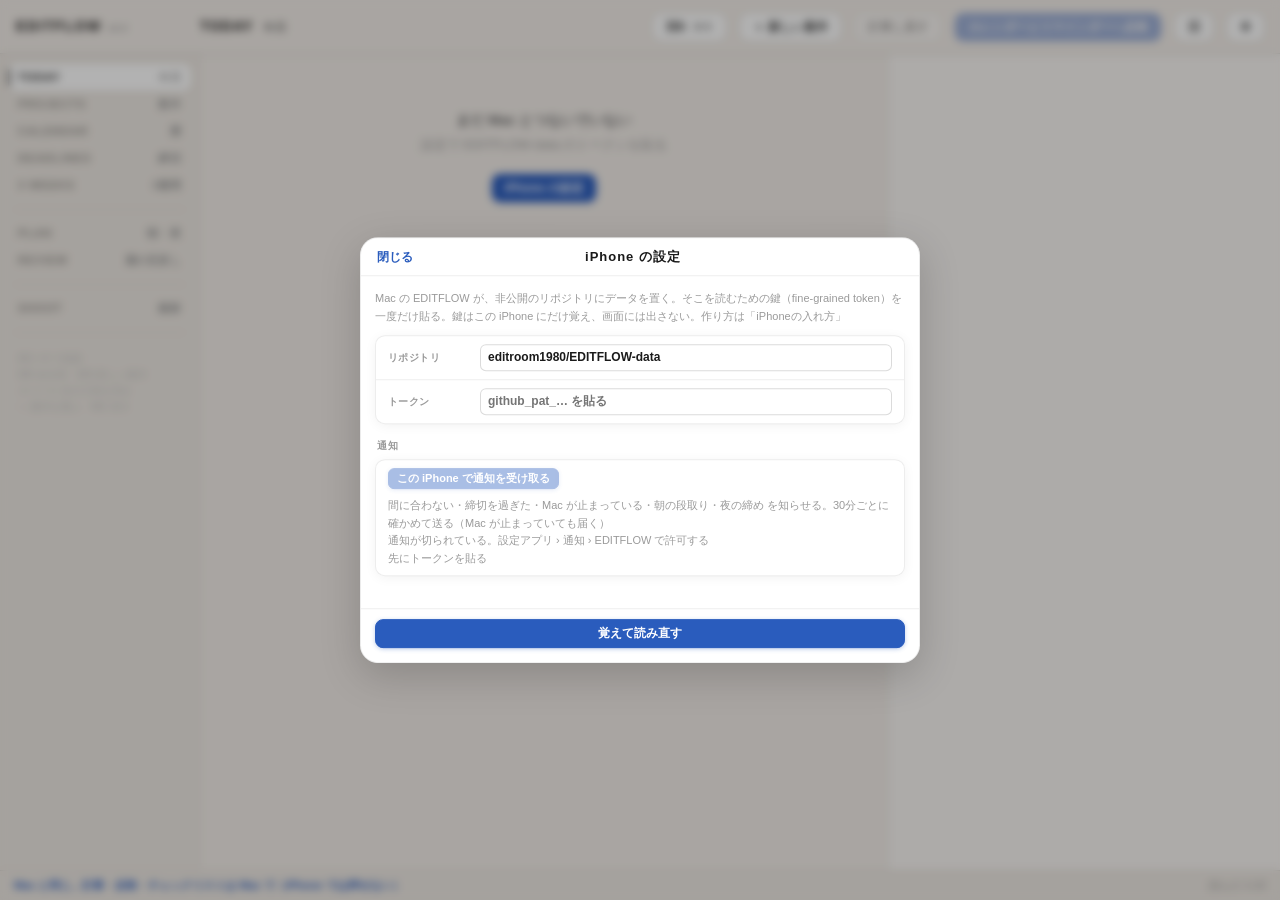
==== commit ca3521e5: "EDITFLOW 2.2.1：ステータスバーを普通の形に（iOS 26 の画面の短さ・上のぼやけ）・設定に通知の欄・シートを画面の中に Co-Authored-By: Claude Opus 5.5 " ====
--- a/index.html
+++ b/index.html
@@ -5,7 +5,7 @@
 <meta name="viewport" content="width=device-width,initial-scale=1,viewport-fit=cover">
 <meta name="apple-mobile-web-app-capable" content="yes">
 <meta name="mobile-web-app-capable" content="yes">
-<meta name="apple-mobile-web-app-status-bar-style" content="black-translucent">
+<meta name="apple-mobile-web-app-status-bar-style" content="default">
 <meta name="apple-mobile-web-app-title" content="EDITFLOW">
 <meta name="theme-color" content="#06060d">
 <title>EDITFLOW — 撮影・編集の進行管理</title>
--- a/style.css
+++ b/style.css
@@ -674,3 +674,48 @@
   body.書き出し .main{position:relative;top:auto;bottom:auto;padding-top:calc(62px);padding-bottom:110px;overflow:visible}
   body.書き出し .detail.open{position:absolute;min-height:100%}
 }
+
+/* 計算が古いときの帯と、過ぎた締切の札（2026-10-13） */
+.stale{display:flex;align-items:center;gap:12px;flex-wrap:wrap;margin:0 0 14px;padding:10px 14px;border-radius:10px;font-size:12.5px;border:1px solid}
+.stale.orange{background:rgba(255,146,16,.12);border-color:rgba(255,146,16,.45);color:#ffb35c}
+.stale.red{background:rgba(255,64,64,.12);border-color:rgba(255,64,64,.5);color:#ff7a7a}
+html[data-theme="light"] .stale.orange{color:#9a5200}
+html[data-theme="light"] .stale.red{color:#b11d1d}
+.stale span{color:inherit;opacity:.85}
+.stale .btn{margin-left:auto}
+.issue.past{border-style:dashed}
+
+/* 計測中の帯（2026-10-13） */
+.timer-bar{display:flex;align-items:center;gap:10px;flex-wrap:wrap;margin:0 0 14px;padding:9px 14px;border-radius:10px;font-size:12.5px;
+  background:rgba(74,120,212,.14);border:1px solid rgba(74,120,212,.5)}
+.timer-bar .num{font-variant-numeric:tabular-nums;font-weight:700;font-size:15px}
+.timer-bar .btn:first-of-type{margin-left:auto}
+.timer-bar .rec{width:9px;height:9px;border-radius:50%;background:#ff4040;animation:rec 1.2s infinite}
+@keyframes rec{50%{opacity:.25}}
+
+.nowcell .now-btn{margin-top:8px}
+
+/* iPhone の幅：間に合わない欄・過ぎた締切の案件名を切らずに折り返す、締切を動かす欄を広く（2026-10-13） */
+@media (max-width:760px){
+  .issue-head{flex-wrap:wrap}
+  .issue-title{flex:1 1 calc(100% - 24px);white-space:normal;overflow:visible;line-height:1.35}
+  .move-box{flex-wrap:wrap}
+  .move-box .hint{flex-basis:100%}
+  .move-box input{flex:1 1 140px;width:auto!important;min-width:0}
+  .move-box .btn{flex:1 1 auto}
+  .stale{font-size:12px}
+  .timer-bar .btn:first-of-type{margin-left:0}
+}
+
+/* iPhone：設定などのシートを画面の中に収める（上がステータスバーに潜らない）。見出しは常に見える（2026-10-13） */
+@media (max-width:760px){
+  .sheet{max-height:calc(100dvh - env(safe-area-inset-top) - 24px)}
+  .sheet-header{position:sticky;top:0;z-index:2;background:inherit;border-radius:20px 20px 0 0}
+  .sheet-back{font-size:15px;padding:6px 4px}
+  /* 画面が短く計られているとき：ホームバーの分の余白を外す */
+  html.vp-short .nav{height:62px;padding-bottom:4px}
+  html.vp-short .statusbar{bottom:62px}
+  html.vp-short .main{bottom:92px}
+  html.vp-short .sheet{padding-bottom:0}
+  html.vp-short .toast{bottom:100px}
+}
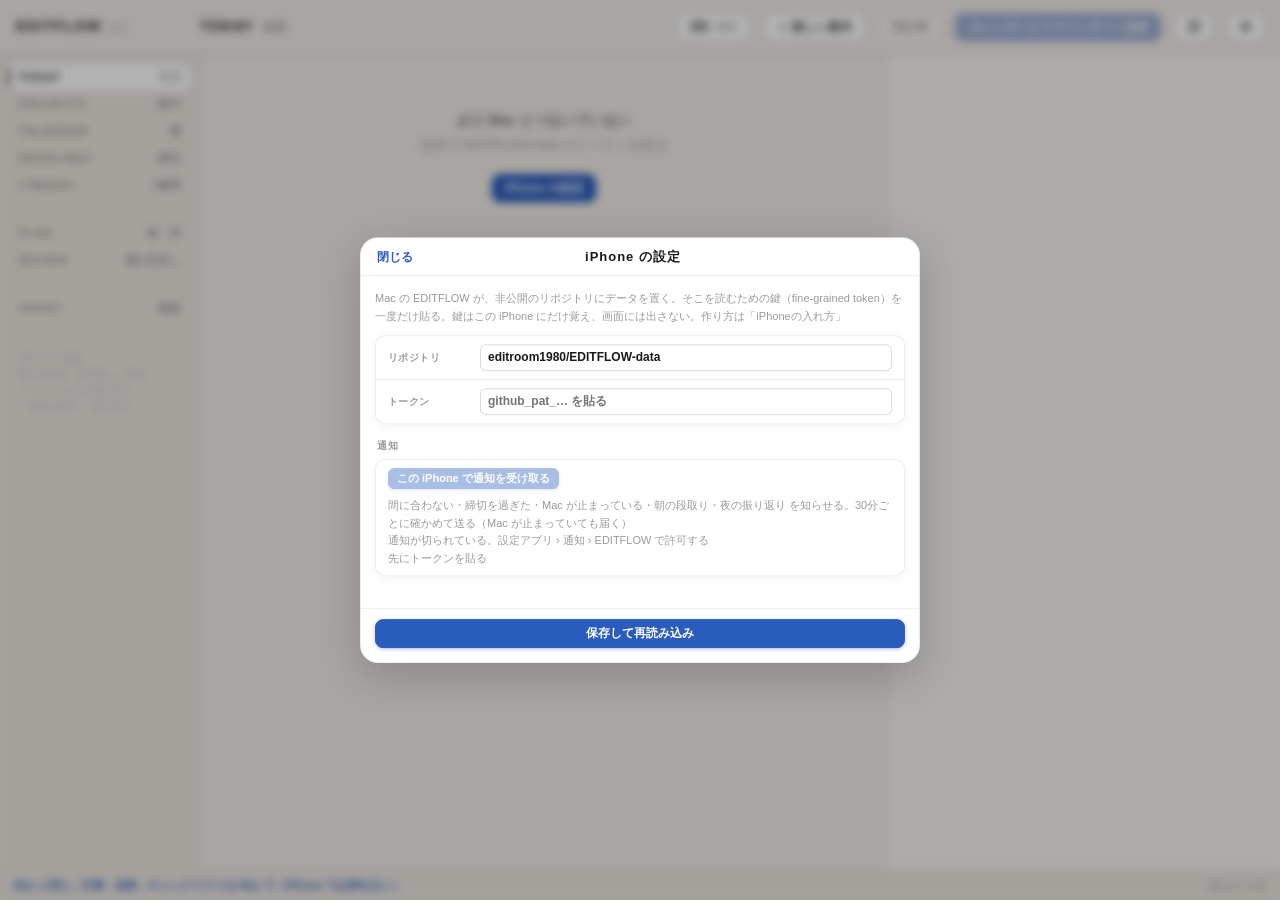
==== commit 1d304888: "文言を整える・撮影の工程と撮影完了の確認 Co-Authored-By: Claude Opus 5.5 <noreply@anthropic.com>" ====
--- a/index.html
+++ b/index.html
@@ -21,7 +21,7 @@
     <div class="screen-title" id="screenTitle"></div>
     <button class="tb-btn wide-only" data-act="palette" title="命令窓を開く（⌘K）">⌘K <span class="kbd">命令</span></button>
     <button class="tb-btn" data-act="newProject" title="新しい案件を作る（⌘N）"><span>＋<span class="wide-only"> 新しい案件</span></span></button>
-    <button class="tb-btn" id="btnCalc" data-act="calc" title="エンジンを引数なしで走らせ、割り振りを作り直す（カレンダーは読むだけ）（⌘R）"><span>計算<span class="wide-only">し直す</span></span></button>
+    <button class="tb-btn" id="btnCalc" data-act="calc" title="エンジンを引数なしで走らせ、割り振りを作り直す（カレンダーは読むだけ）（⌘R）"><span>再計算</span></button>
     <button class="tb-btn primary" id="btnReflect" data-act="reflect" title="作業ブロック・締切・食事をカレンダーへ、段取りの通知をリマインダーへ入れる（⇧⌘R）"><span><span class="mark" id="reflectMark"></span><span class="wide-only">カレンダーとリマインダーへ</span>反映</span></button>
     <button class="tb-btn wide-only" data-act="toggleDetail" title="右の詳細の欄を出し入れする（⌥⌘I）">▥</button>
     <button class="tb-btn" data-act="prefs" title="設定（見た目・つなぎ方）（⌘,）">⚙</button>
--- a/style.css
+++ b/style.css
@@ -306,6 +306,7 @@
 
 /* 3週間 */
 .wk-row{display:grid;grid-template-columns:96px 1fr 190px;align-items:center;gap:10px;height:26px}
+.days.one{grid-template-columns:1fr}.wk-row{cursor:pointer;border-radius:6px}.wk-row:hover{background:rgba(255,255,255,.04)}.wk-row.sel{background:rgba(112,107,255,.16);outline:1px solid rgba(112,107,255,.5)}
 .wk-date{font-weight:700;color:var(--tx-mid);font-variant-numeric:tabular-nums}
 .wk-date.we{color:#8a90c8}.wk-date.tod{color:#fff}
 .wk-track{position:relative;height:16px;border-radius:4px;background:rgba(255,255,255,0.03)}
@@ -719,3 +720,21 @@
   html.vp-short .sheet{padding-bottom:0}
   html.vp-short .toast{bottom:100px}
 }
+/* 時間軸から直す */
+.tl-item.editable{cursor:pointer}.tl-item.editable:hover{filter:brightness(1.15);outline:1px solid rgba(112,107,255,.6)}
+.tl-head .tl-add{margin-left:auto;align-self:center}
+.tl-item.k-作業 .t b,.tl-item .n{word-break:break-all}
+.tl-note{font-size:11px;color:var(--tx-mid);margin:-2px 0 6px;padding-left:2px}
+.tl-mark{pointer-events:none}
+/* この先の段取り */
+.agenda{display:grid;grid-template-columns:repeat(auto-fill,minmax(300px,1fr));gap:12px}
+.ag-day{background:var(--bg-elev1,rgba(255,255,255,.04));border-radius:10px;padding:10px 12px}
+.ag-head{font-weight:800;margin-bottom:6px;display:flex;gap:8px;align-items:baseline}.ag-head.we{color:#c46808}
+.ag-row{display:flex;gap:8px;font-size:12px;padding:3px 4px;border-left:3px solid rgba(140,146,158,.5);margin:2px 0;border-radius:3px}
+.ag-row.editable{cursor:pointer}.ag-row.editable:hover{background:rgba(112,107,255,.12)}
+.ag-t{width:92px;flex:none;font-variant-numeric:tabular-nums;color:var(--tx-mid)}.ag-n{flex:1;word-break:break-all}
+.ag-row.k-作業{border-color:#706BFF}.ag-row.k-時間外{border-color:#ff9210}.ag-row.k-深夜{border-color:#dc2828}
+.ag-row.k-食事{border-color:#3fa66a}.ag-row.k-予定{border-color:#8a8f99}.ag-row.k-移動{border-color:#b9bec8}.ag-row.k-用事{border-color:#3aa0d8}
+.ag-row.k-区切り{border-color:transparent;color:var(--tx-mid);font-size:11px}
+html[data-theme="light"] .ag-day{background:#fff}
+.lib-group{font-size:10px;font-weight:800;letter-spacing:.08em;color:var(--tx-mid);padding:8px 12px 2px}
